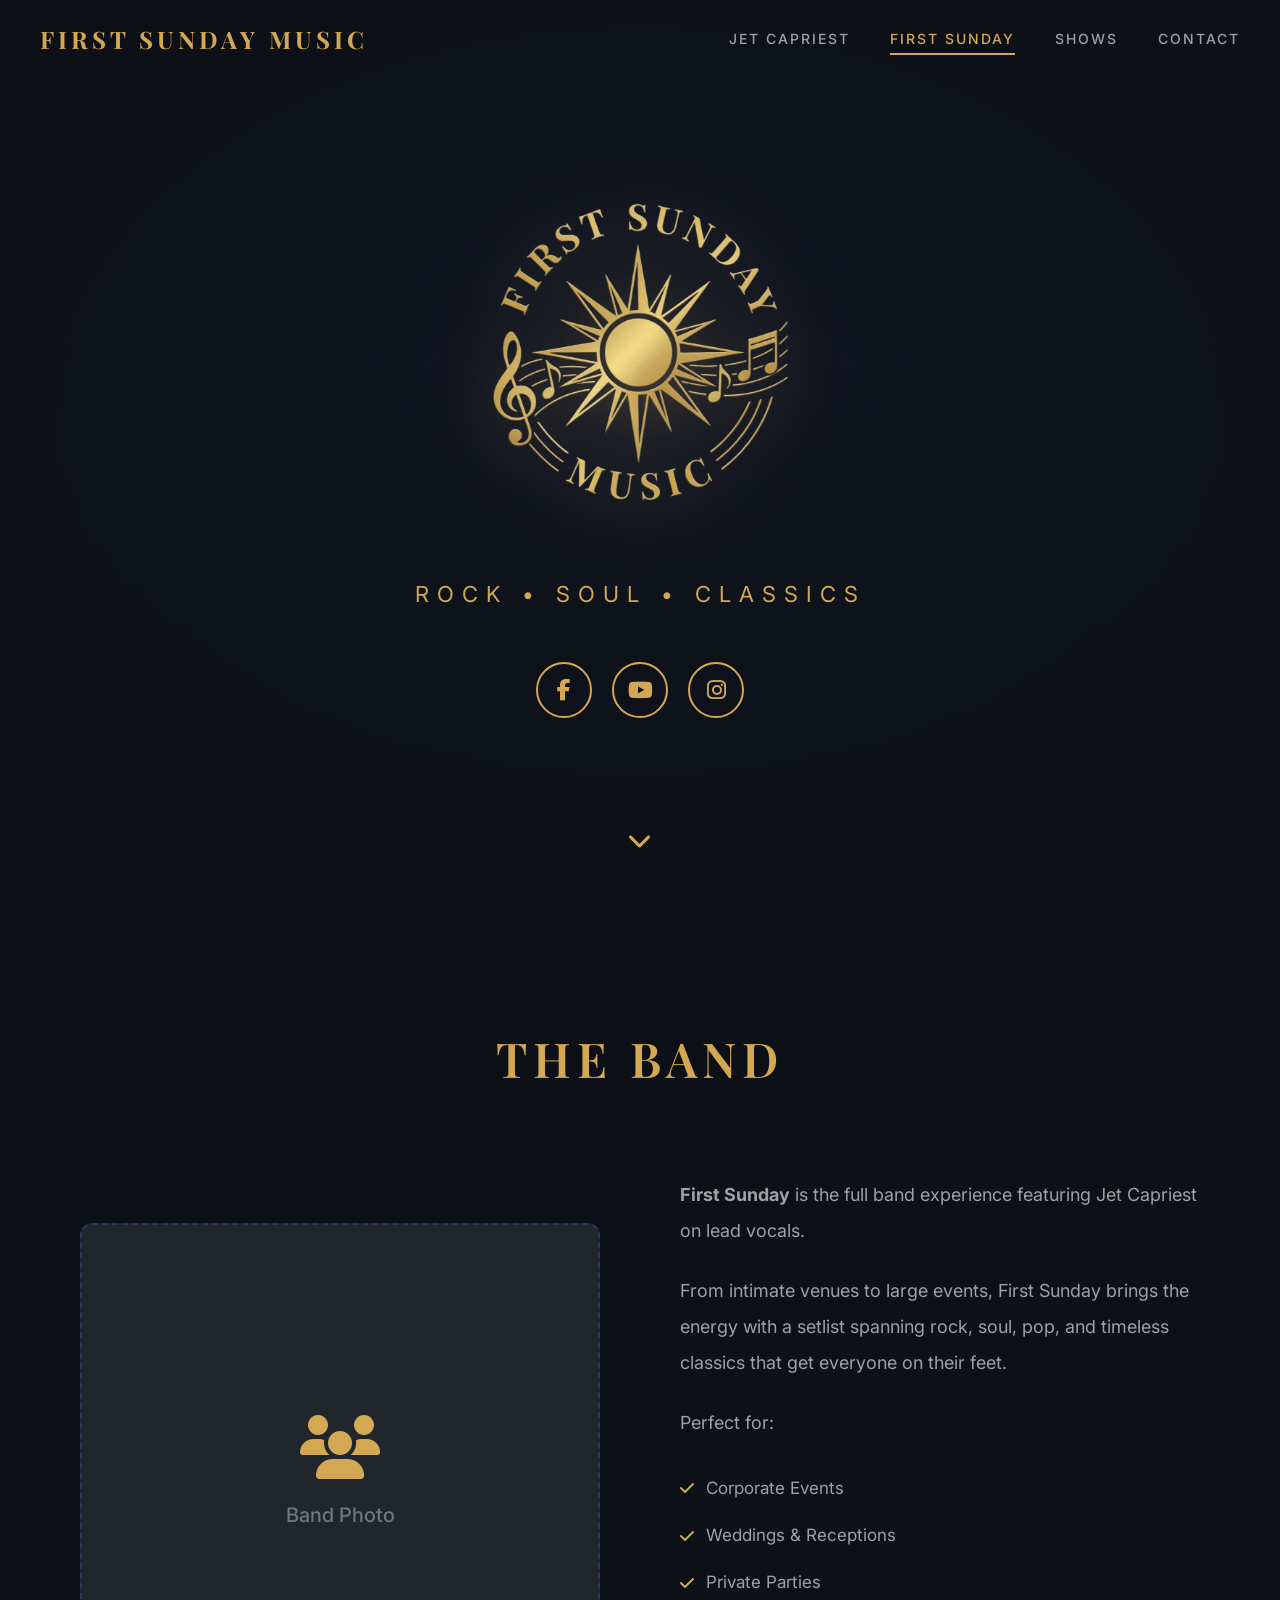
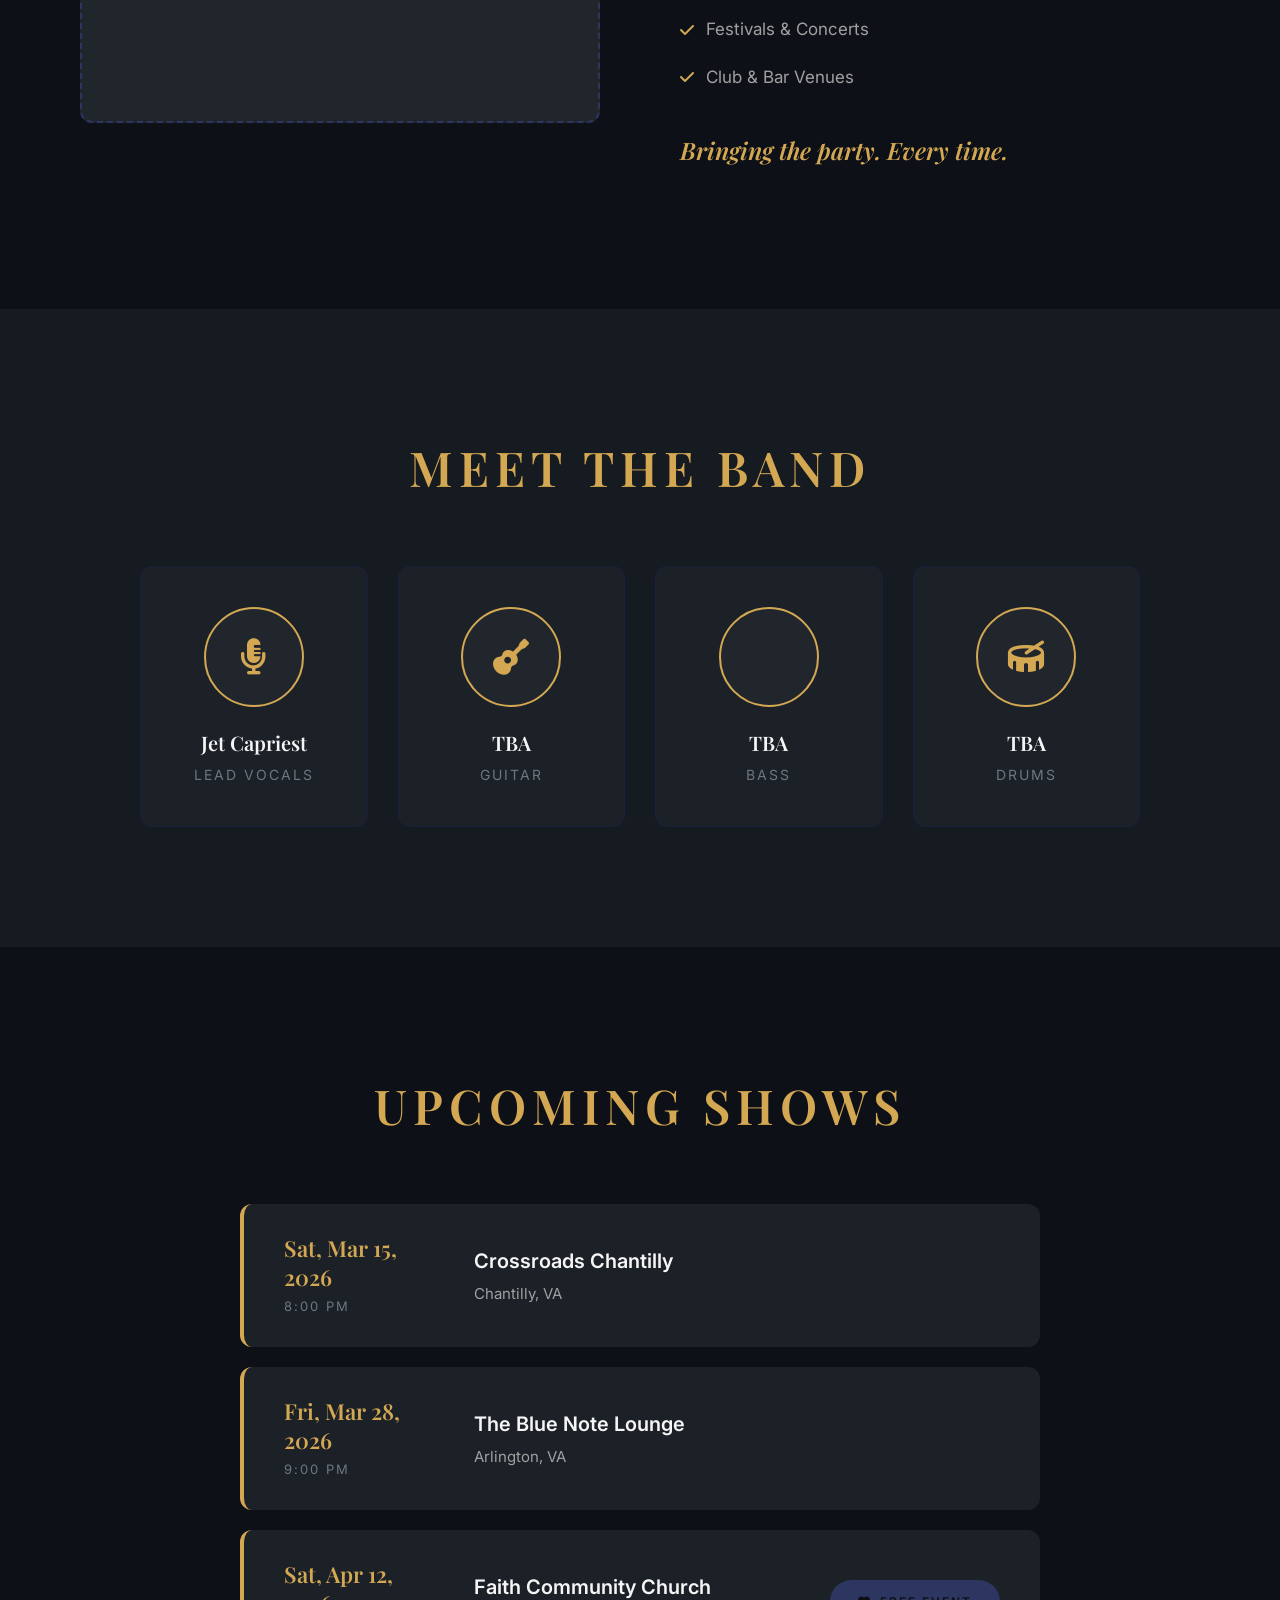
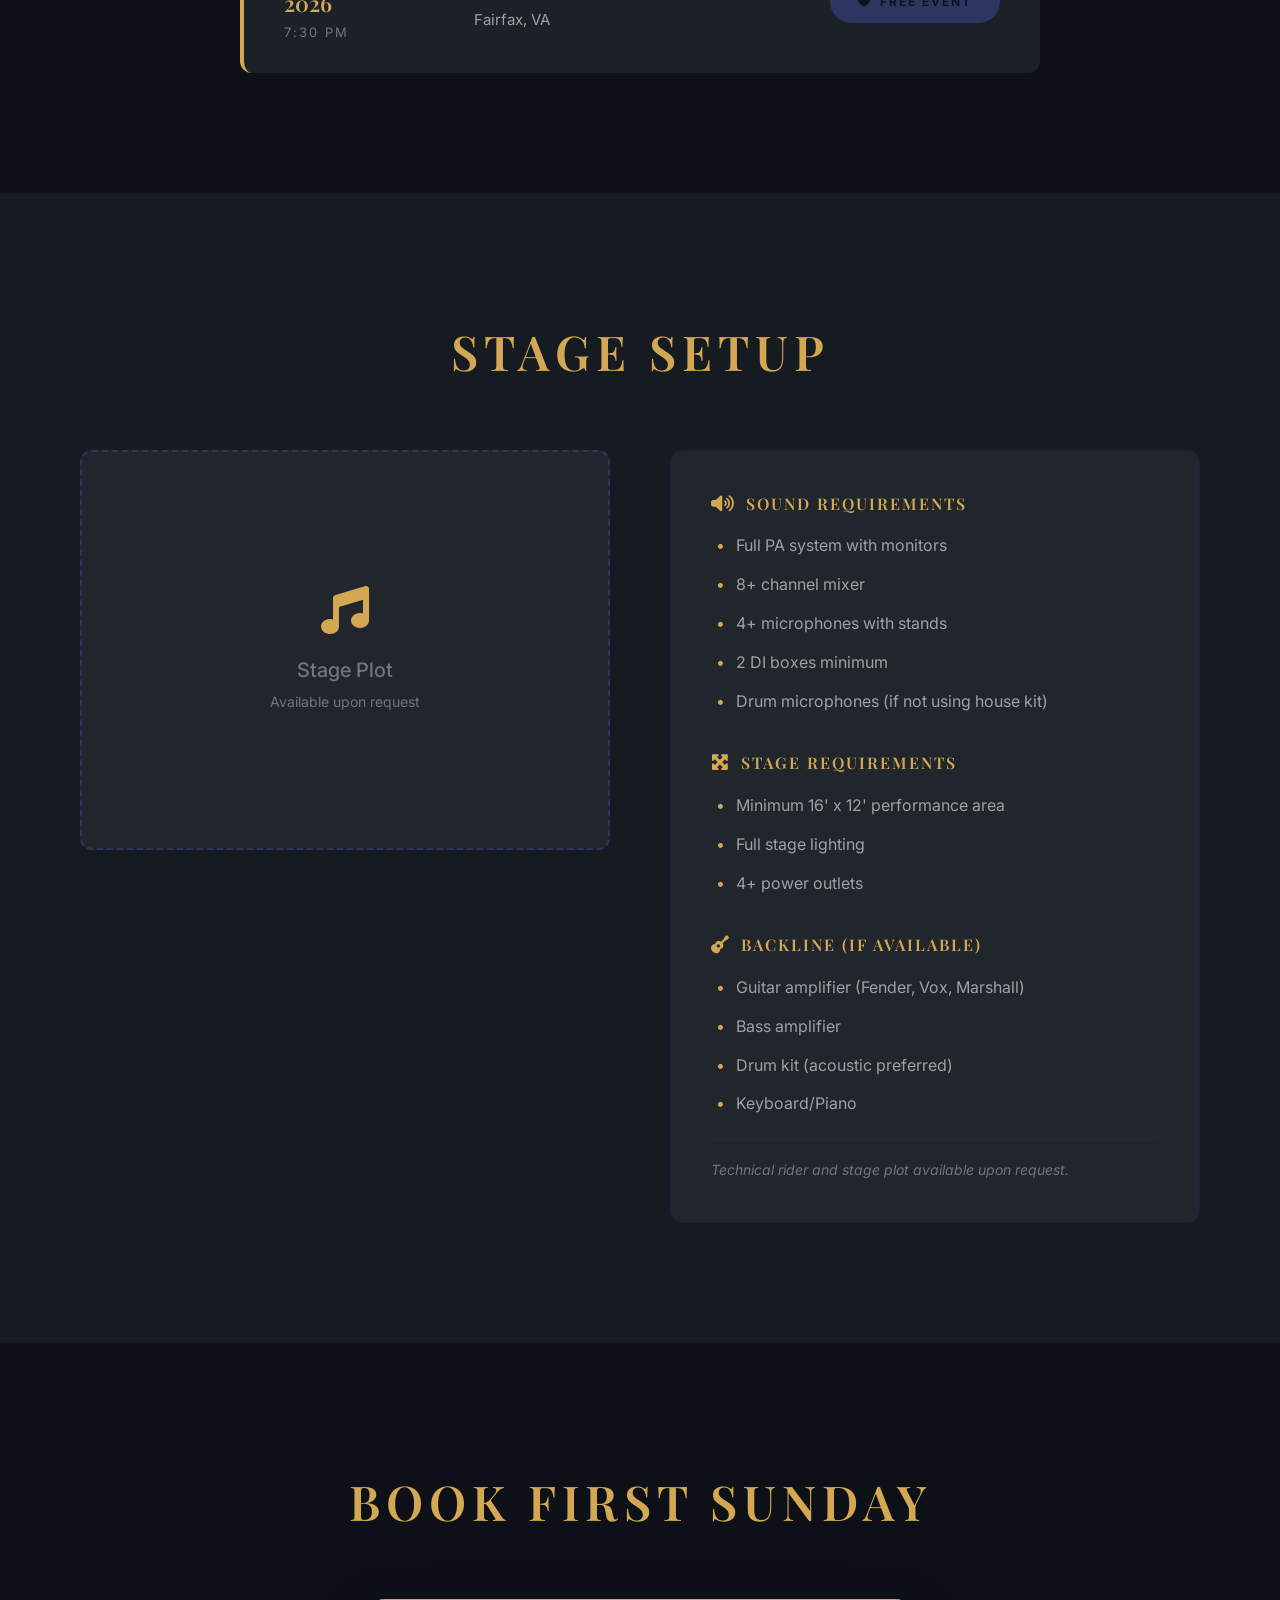
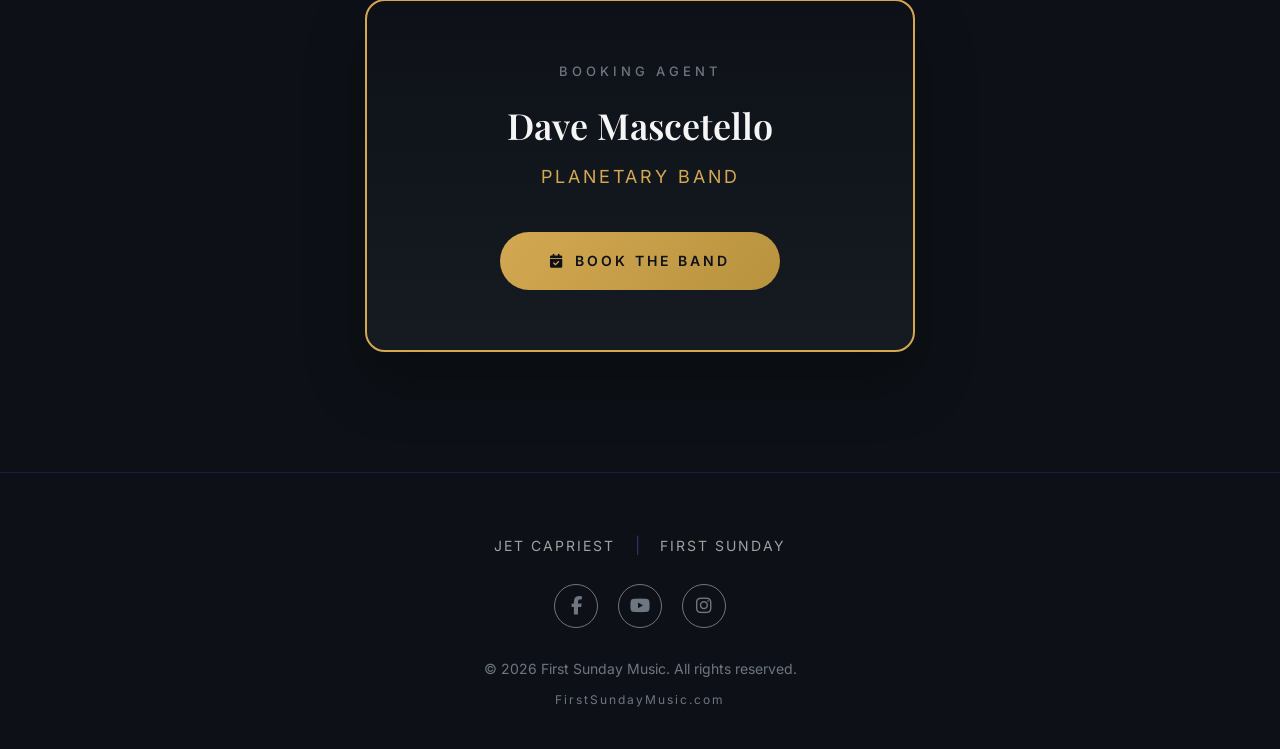
==== first-sunday.html @ ab5e6fc4 "Add First Sunday Music logo to hero section Made-with: Cursor" ====
<!DOCTYPE html>
<html lang="en">
<head>
    <meta charset="UTF-8">
    <meta name="viewport" content="width=device-width, initial-scale=1.0">
    <meta name="description" content="First Sunday - Virginia's premier cover band led by Jet Capriest. Book us for your next event.">
    
    <title>First Sunday | Full Band | FirstSundayMusic.com</title>
    
    <!-- Google Fonts -->
    <link rel="preconnect" href="https://fonts.googleapis.com">
    <link rel="preconnect" href="https://fonts.gstatic.com" crossorigin>
    <link href="https://fonts.googleapis.com/css2?family=Inter:wght@300;400;500;600;700&family=Playfair+Display:wght@400;500;600;700&display=swap" rel="stylesheet">
    
    <!-- Font Awesome -->
    <link rel="stylesheet" href="https://cdnjs.cloudflare.com/ajax/libs/font-awesome/6.5.1/css/all.min.css">
    
    <!-- Styles -->
    <link rel="stylesheet" href="/assets/css/style.css">
    <link rel="stylesheet" href="/assets/css/first-sunday.css">
</head>
<body class="first-sunday-page">
    <!-- Navigation -->
    <nav class="nav" id="nav">
        <a href="/" class="nav-logo">FIRST SUNDAY MUSIC</a>
        <button class="nav-toggle" id="navToggle" aria-label="Toggle navigation">
            <span></span><span></span><span></span>
        </button>
        <div class="nav-links" id="navLinks">
            <a href="/">Jet Capriest</a>
            <a href="/first-sunday" class="active">First Sunday</a>
            <a href="#shows">Shows</a>
            <a href="#contact">Contact</a>
        </div>
    </nav>

    <!-- Hero Section -->
    <section class="hero" id="hero">
        <div class="hero-bg hero-bg-band">
            <div class="hero-overlay"></div>
        </div>
        <div class="hero-content">
            <img src="/assets/images/first-sunday-logo.png" alt="First Sunday Music" class="hero-logo">
            <p class="hero-subtitle">Rock • Soul • Classics</p>
            <div class="hero-socials">
                <a href="https://www.facebook.com/jetcapriest" target="_blank" class="social-btn"><i class="fab fa-facebook-f"></i></a>
                <a href="https://www.youtube.com/@JetCapriest" target="_blank" class="social-btn"><i class="fab fa-youtube"></i></a>
                <a href="https://www.instagram.com/jetcapriest" target="_blank" class="social-btn"><i class="fab fa-instagram"></i></a>
            </div>
        </div>
        <a href="#about" class="scroll-indicator"><i class="fas fa-chevron-down"></i></a>
    </section>

    <!-- About Section -->
    <section class="section" id="about">
        <div class="container">
            <h2 class="section-title">The Band</h2>
            <div class="about-grid">
                <div class="about-image-wrapper">
                    <div class="band-photo-placeholder">
                        <i class="fas fa-users"></i>
                        <p>Band Photo</p>
                    </div>
                </div>
                <div class="about-content">
                    <p class="about-text"><strong>First Sunday</strong> is the full band experience featuring Jet Capriest on lead vocals.</p>
                    <p class="about-text">From intimate venues to large events, First Sunday brings the energy with a setlist spanning rock, soul, pop, and timeless classics that get everyone on their feet.</p>
                    <p class="about-text">Perfect for:</p>
                    <ul class="feature-list">
                        <li><i class="fas fa-check"></i> Corporate Events</li>
                        <li><i class="fas fa-check"></i> Weddings & Receptions</li>
                        <li><i class="fas fa-check"></i> Private Parties</li>
                        <li><i class="fas fa-check"></i> Festivals & Concerts</li>
                        <li><i class="fas fa-check"></i> Club & Bar Venues</li>
                    </ul>
                    <p class="about-tagline">Bringing the party. Every time.</p>
                </div>
            </div>
        </div>
    </section>

    <!-- Band Members Section -->
    <section class="section section-alt" id="members">
        <div class="container">
            <h2 class="section-title">Meet The Band</h2>
            <div class="members-grid">
                <div class="member-card">
                    <div class="member-photo">
                        <i class="fas fa-microphone-alt"></i>
                    </div>
                    <h3 class="member-name">Jet Capriest</h3>
                    <p class="member-role">Lead Vocals</p>
                </div>
                <div class="member-card">
                    <div class="member-photo">
                        <i class="fas fa-guitar"></i>
                    </div>
                    <h3 class="member-name">TBA</h3>
                    <p class="member-role">Guitar</p>
                </div>
                <div class="member-card">
                    <div class="member-photo">
                        <i class="fas fa-bass-guitar"></i>
                    </div>
                    <h3 class="member-name">TBA</h3>
                    <p class="member-role">Bass</p>
                </div>
                <div class="member-card">
                    <div class="member-photo">
                        <i class="fas fa-drum"></i>
                    </div>
                    <h3 class="member-name">TBA</h3>
                    <p class="member-role">Drums</p>
                </div>
            </div>
        </div>
    </section>

    <!-- Shows Section -->
    <section class="section" id="shows">
        <div class="container">
            <h2 class="section-title">Upcoming Shows</h2>
            <div class="events-container">
                <div class="events-list" id="eventsList"></div>
            </div>
        </div>
    </section>

    <!-- Stage Section -->
    <section class="section section-alt" id="stage">
        <div class="container">
            <h2 class="section-title">Stage Setup</h2>
            <div class="stage-grid">
                <div class="stage-placeholder">
                    <i class="fas fa-music"></i>
                    <p>Stage Plot</p>
                    <span>Available upon request</span>
                </div>
                <div class="stage-requirements">
                    <div class="requirements-section">
                        <h3><i class="fas fa-volume-up"></i> Sound Requirements</h3>
                        <ul>
                            <li>Full PA system with monitors</li>
                            <li>8+ channel mixer</li>
                            <li>4+ microphones with stands</li>
                            <li>2 DI boxes minimum</li>
                            <li>Drum microphones (if not using house kit)</li>
                        </ul>
                    </div>
                    <div class="requirements-section">
                        <h3><i class="fas fa-expand-arrows-alt"></i> Stage Requirements</h3>
                        <ul>
                            <li>Minimum 16' x 12' performance area</li>
                            <li>Full stage lighting</li>
                            <li>4+ power outlets</li>
                        </ul>
                    </div>
                    <div class="requirements-section">
                        <h3><i class="fas fa-guitar"></i> Backline (if available)</h3>
                        <ul>
                            <li>Guitar amplifier (Fender, Vox, Marshall)</li>
                            <li>Bass amplifier</li>
                            <li>Drum kit (acoustic preferred)</li>
                            <li>Keyboard/Piano</li>
                        </ul>
                    </div>
                    <p class="requirements-note">Technical rider and stage plot available upon request.</p>
                </div>
            </div>
        </div>
    </section>

    <!-- Contact Section -->
    <section class="section" id="contact">
        <div class="container">
            <h2 class="section-title">Book First Sunday</h2>
            <div class="contact-card">
                <p class="contact-label">Booking Agent</p>
                <h3 class="contact-name">Dave Mascetello</h3>
                <p class="contact-company">Planetary Band</p>
                <a href="https://planetaryband.com" target="_blank" class="btn btn-primary">
                    <i class="fas fa-calendar-check"></i> Book The Band
                </a>
            </div>
        </div>
    </section>

    <!-- Footer -->
    <footer class="footer">
        <div class="container">
            <div class="footer-nav">
                <a href="/">Jet Capriest</a>
                <span>|</span>
                <a href="/first-sunday">First Sunday</a>
            </div>
            <div class="footer-socials">
                <a href="https://www.facebook.com/jetcapriest" target="_blank"><i class="fab fa-facebook-f"></i></a>
                <a href="https://www.youtube.com/@JetCapriest" target="_blank"><i class="fab fa-youtube"></i></a>
                <a href="https://www.instagram.com/jetcapriest" target="_blank"><i class="fab fa-instagram"></i></a>
            </div>
            <p class="footer-copyright">&copy; <span id="currentYear">2026</span> First Sunday Music. All rights reserved.</p>
            <p class="footer-domain">FirstSundayMusic.com</p>
        </div>
    </footer>

    <script src="/assets/js/main.js"></script>
</body>
</html>
---- assets/css/style.css ----
/* Jetcapriest - Complete Styles */

:root {
    --color-primary: #D4A853;
    --color-primary-light: #E8C97A;
    --color-primary-dark: #B8923D;
    --color-secondary: #1A1F3D;
    --color-secondary-light: #2D3561;
    --color-bg-dark: #0D1117;
    --color-bg-medium: #161B22;
    --color-bg-light: #21262D;
    --color-bg-card: #1C2128;
    --color-text-primary: #F5F5F5;
    --color-text-secondary: #A0A0A0;
    --color-text-muted: #6E7681;
    --gradient-gold: linear-gradient(135deg, #D4A853 0%, #B8923D 100%);
    --gradient-hero-overlay: linear-gradient(180deg, rgba(13,17,23,0.4) 0%, rgba(13,17,23,0.6) 40%, rgba(13,17,23,0.85) 70%, rgba(13,17,23,0.95) 100%);
    --font-heading: 'Playfair Display', serif;
    --font-body: 'Inter', sans-serif;
    --section-padding: 120px;
    --container-width: 1200px;
    --transition-normal: 0.3s ease;
    --radius-lg: 12px;
    --radius-full: 50px;
}

*, *::before, *::after { margin: 0; padding: 0; box-sizing: border-box; }
html { scroll-behavior: smooth; scroll-padding-top: 80px; }
body { font-family: var(--font-body); font-size: 16px; line-height: 1.6; color: var(--color-text-primary); background-color: var(--color-bg-dark); overflow-x: hidden; }
a { color: inherit; text-decoration: none; transition: color 0.2s ease; }
ul, ol { list-style: none; }
img { max-width: 100%; height: auto; display: block; }
button { font-family: inherit; cursor: pointer; border: none; background: none; }

.container { width: 100%; max-width: var(--container-width); margin: 0 auto; padding: 0 40px; }
.section { padding: var(--section-padding) 0; }
.section-alt { background-color: var(--color-bg-medium); }
.section-title { font-family: var(--font-heading); font-size: clamp(32px, 5vw, 48px); font-weight: 600; letter-spacing: 6px; text-transform: uppercase; color: var(--color-primary); text-align: center; margin-bottom: 60px; }

/* Navigation */
.nav { position: fixed; top: 0; left: 0; right: 0; z-index: 1000; padding: 20px 40px; display: flex; justify-content: space-between; align-items: center; background: transparent; transition: background var(--transition-normal), padding var(--transition-normal); }
.nav.scrolled { background: rgba(13, 17, 23, 0.95); backdrop-filter: blur(10px); padding: 15px 40px; border-bottom: 1px solid rgba(212, 168, 83, 0.1); }
.nav-logo { font-family: var(--font-heading); font-size: 24px; font-weight: 700; color: var(--color-primary); letter-spacing: 4px; }
.nav-links { display: flex; gap: 40px; }
.nav-links a { font-size: 14px; font-weight: 500; letter-spacing: 2px; text-transform: uppercase; color: var(--color-text-secondary); position: relative; }
.nav-links a::after { content: ''; position: absolute; bottom: -5px; left: 0; width: 0; height: 2px; background: var(--color-primary); transition: width var(--transition-normal); }
.nav-links a:hover { color: var(--color-primary); }
.nav-links a:hover::after { width: 100%; }
.nav-toggle { display: none; flex-direction: column; gap: 5px; padding: 5px; z-index: 1001; }
.nav-toggle span { width: 25px; height: 2px; background: var(--color-primary); transition: var(--transition-normal); }
.nav-toggle.active span:nth-child(1) { transform: rotate(45deg) translate(5px, 5px); }
.nav-toggle.active span:nth-child(2) { opacity: 0; }
.nav-toggle.active span:nth-child(3) { transform: rotate(-45deg) translate(5px, -5px); }

/* Hero */
.hero { position: relative; min-height: 100vh; display: flex; align-items: center; justify-content: center; overflow: hidden; }
.hero-bg { position: absolute; top: 0; left: 0; width: 100%; height: 100%; z-index: 0; background: radial-gradient(ellipse at center top, #2D3561 0%, #0D1117 70%); }
.hero-bg img { width: 100%; height: 100%; object-fit: cover; object-position: center top; }
.hero-overlay { position: absolute; top: 0; left: 0; width: 100%; height: 100%; background: var(--gradient-hero-overlay); z-index: 1; }
.hero-content { position: relative; z-index: 2; text-align: center; padding: 0 20px; animation: fadeInUp 1s ease-out; }
.hero-title { font-family: var(--font-heading); font-size: clamp(48px, 10vw, 100px); font-weight: 700; letter-spacing: clamp(8px, 2vw, 16px); color: var(--color-text-primary); text-shadow: 2px 4px 20px rgba(0, 0, 0, 0.5); margin-bottom: 20px; }
.hero-subtitle { font-size: clamp(16px, 2.5vw, 22px); font-weight: 400; letter-spacing: 8px; text-transform: uppercase; color: var(--color-primary); margin-bottom: 50px; }
.hero-socials { display: flex; justify-content: center; gap: 20px; }
.social-btn { width: 56px; height: 56px; border: 2px solid var(--color-primary); border-radius: 50%; display: flex; align-items: center; justify-content: center; color: var(--color-primary); font-size: 22px; transition: all var(--transition-normal); }
.social-btn:hover { background: var(--color-primary); color: var(--color-bg-dark); transform: scale(1.1); box-shadow: 0 0 30px rgba(212, 168, 83, 0.4); }
.scroll-indicator { position: absolute; bottom: 40px; left: 50%; transform: translateX(-50%); color: var(--color-primary); font-size: 24px; animation: bounce 2s infinite; z-index: 2; }
@keyframes bounce { 0%, 20%, 50%, 80%, 100% { transform: translateX(-50%) translateY(0); } 40% { transform: translateX(-50%) translateY(-15px); } 60% { transform: translateX(-50%) translateY(-8px); } }
@keyframes fadeInUp { from { opacity: 0; transform: translateY(30px); } to { opacity: 1; transform: translateY(0); } }

/* About */
.about-grid { display: grid; grid-template-columns: 1fr 1fr; gap: 80px; align-items: center; }
.about-image-wrapper { position: relative; }
.about-image { width: 100%; height: 500px; object-fit: cover; border-radius: var(--radius-lg); border: 2px solid var(--color-primary); box-shadow: 0 25px 50px rgba(0, 0, 0, 0.4); }
.about-content { padding: 20px 0; }
.about-text { font-size: 18px; line-height: 2; color: var(--color-text-secondary); margin-bottom: 24px; }
.about-tagline { font-family: var(--font-heading); font-size: 24px; font-weight: 600; color: var(--color-primary); font-style: italic; margin-top: 30px; }

/* Events */
.events-container { max-width: 800px; margin: 0 auto; }
.events-list { display: flex; flex-direction: column; gap: 20px; }
.event-card { background: var(--color-bg-card); border-radius: var(--radius-lg); padding: 30px 40px; border-left: 4px solid var(--color-primary); display: grid; grid-template-columns: 160px 1fr auto; gap: 30px; align-items: center; transition: transform var(--transition-normal), box-shadow var(--transition-normal); opacity: 0; animation: slideIn 0.5s ease forwards; }
.event-card:hover { transform: translateX(10px); box-shadow: 0 10px 40px rgba(212, 168, 83, 0.1); }
.event-card:nth-child(1) { animation-delay: 0.1s; }
.event-card:nth-child(2) { animation-delay: 0.2s; }
.event-card:nth-child(3) { animation-delay: 0.3s; }
@keyframes slideIn { to { opacity: 1; transform: translateX(0); } }
.event-date { font-family: var(--font-heading); font-size: 22px; font-weight: 600; color: var(--color-primary); line-height: 1.3; }
.event-time { font-size: 13px; color: var(--color-text-muted); text-transform: uppercase; letter-spacing: 2px; margin-top: 5px; }
.event-venue { font-size: 20px; font-weight: 600; color: var(--color-text-primary); margin-bottom: 5px; }
.event-location { font-size: 15px; color: var(--color-text-secondary); }
.btn-ticket { background: var(--color-primary); color: var(--color-bg-dark); padding: 12px 28px; border-radius: var(--radius-full); font-size: 12px; font-weight: 600; letter-spacing: 2px; text-transform: uppercase; transition: all var(--transition-normal); display: inline-flex; align-items: center; gap: 8px; }
.btn-ticket:hover { background: var(--color-primary-light); transform: scale(1.05); box-shadow: 0 5px 20px rgba(212, 168, 83, 0.3); }

/* Stage */
.stage-grid { display: grid; grid-template-columns: 1fr 1fr; gap: 60px; align-items: start; }
.stage-placeholder { width: 100%; height: 400px; background: var(--color-bg-light); border-radius: var(--radius-lg); border: 2px dashed var(--color-secondary-light); display: flex; flex-direction: column; align-items: center; justify-content: center; color: var(--color-text-muted); }
.stage-placeholder i { font-size: 48px; color: var(--color-primary); margin-bottom: 20px; }
.stage-placeholder p { font-size: 20px; font-weight: 500; margin-bottom: 5px; }
.stage-placeholder span { font-size: 14px; }
.stage-requirements { background: var(--color-bg-light); border-radius: var(--radius-lg); padding: 40px; border: 1px solid var(--color-secondary); }
.requirements-section { margin-bottom: 35px; }
.requirements-section:last-of-type { margin-bottom: 25px; }
.requirements-section h3 { font-family: var(--font-heading); font-size: 16px; font-weight: 600; color: var(--color-primary); letter-spacing: 2px; text-transform: uppercase; margin-bottom: 15px; display: flex; align-items: center; gap: 10px; }
.requirements-section h3 i { font-size: 18px; }
.requirements-section ul { padding-left: 5px; }
.requirements-section li { position: relative; padding-left: 20px; margin-bottom: 10px; color: var(--color-text-secondary); line-height: 1.8; }
.requirements-section li::before { content: '•'; position: absolute; left: 0; color: var(--color-primary); }
.requirements-note { font-size: 14px; color: var(--color-text-muted); font-style: italic; padding-top: 15px; border-top: 1px solid var(--color-secondary); }

/* Contact */
.contact-card { max-width: 550px; margin: 0 auto; background: linear-gradient(180deg, var(--color-bg-dark) 0%, var(--color-bg-medium) 100%); border: 2px solid var(--color-primary); border-radius: 20px; padding: 60px 50px; text-align: center; box-shadow: 0 30px 60px rgba(0, 0, 0, 0.3); }
.contact-label { font-size: 13px; font-weight: 500; letter-spacing: 4px; text-transform: uppercase; color: var(--color-text-muted); margin-bottom: 15px; }
.contact-name { font-family: var(--font-heading); font-size: 36px; font-weight: 600; color: var(--color-text-primary); margin-bottom: 8px; }
.contact-company { font-size: 18px; color: var(--color-primary); letter-spacing: 3px; text-transform: uppercase; margin-bottom: 40px; }
.btn { display: inline-flex; align-items: center; justify-content: center; gap: 10px; padding: 18px 50px; border-radius: var(--radius-full); font-size: 14px; font-weight: 600; letter-spacing: 3px; text-transform: uppercase; transition: all var(--transition-normal); }
.btn-primary { background: var(--gradient-gold); color: var(--color-bg-dark); }
.btn-primary:hover { transform: translateY(-3px); box-shadow: 0 15px 40px rgba(212, 168, 83, 0.4); }

/* Footer */
.footer { padding: 60px 0 40px; text-align: center; border-top: 1px solid var(--color-secondary); }
.footer-nav { display: flex; justify-content: center; align-items: center; gap: 20px; margin-bottom: 25px; }
.footer-nav a { font-size: 14px; letter-spacing: 2px; text-transform: uppercase; color: var(--color-text-secondary); transition: color var(--transition-normal); }
.footer-nav a:hover { color: var(--color-primary); }
.footer-nav span { color: var(--color-secondary-light); }
.footer-socials { display: flex; justify-content: center; gap: 20px; margin-bottom: 30px; }
.footer-socials a { width: 44px; height: 44px; border: 1px solid var(--color-text-muted); border-radius: 50%; display: flex; align-items: center; justify-content: center; color: var(--color-text-muted); font-size: 18px; transition: all var(--transition-normal); }
.footer-socials a:hover { border-color: var(--color-primary); color: var(--color-primary); transform: translateY(-3px); }
.footer-copyright { color: var(--color-text-muted); font-size: 14px; }
.nav-links a.active { color: var(--color-primary); }
.nav-links a.active::after { width: 100%; }

/* Responsive */
@media (max-width: 1024px) {
    :root { --section-padding: 100px; }
    .container { padding: 0 30px; }
    .about-grid, .stage-grid { grid-template-columns: 1fr; gap: 50px; }
    .about-image { height: 400px; }
}
@media (max-width: 768px) {
    :root { --section-padding: 80px; }
    .container { padding: 0 20px; }
    .nav { padding: 15px 20px; }
    .nav.scrolled { padding: 12px 20px; }
    .nav-toggle { display: flex; }
    .nav-links { position: fixed; top: 0; right: -100%; width: 70%; max-width: 300px; height: 100vh; background: var(--color-bg-dark); flex-direction: column; justify-content: center; align-items: center; gap: 30px; transition: right var(--transition-normal); border-left: 1px solid var(--color-secondary); }
    .nav-links.active { right: 0; }
    .nav-links a { font-size: 18px; }
    .hero-socials { gap: 15px; }
    .social-btn { width: 50px; height: 50px; font-size: 20px; }
    .section-title { margin-bottom: 40px; letter-spacing: 4px; }
    .event-card { grid-template-columns: 1fr; text-align: center; padding: 25px; gap: 15px; }
    .contact-card { padding: 40px 25px; }
    .contact-name { font-size: 28px; }
    .btn { padding: 15px 35px; font-size: 13px; }
}
@media (max-width: 480px) {
    :root { --section-padding: 60px; }
    .hero-title { letter-spacing: 4px; }
    .hero-subtitle { letter-spacing: 4px; }
    .about-image { height: 300px; }
    .stage-placeholder { height: 250px; }
    .stage-requirements { padding: 25px; }
    .requirements-section h3 { font-size: 14px; }
    .requirements-section li { font-size: 14px; }
}
---- assets/css/first-sunday.css ----
/* First Sunday Band Page - Additional Styles */

/* Hero Background for Band */
.first-sunday-page .hero-bg-band {
    background: radial-gradient(ellipse at center, #1A1F3D 0%, #0D1117 70%);
}

/* Hero Logo */
.hero-logo {
    max-width: 400px;
    width: 80%;
    height: auto;
    margin: 0 auto 30px;
    filter: drop-shadow(0 10px 30px rgba(212, 168, 83, 0.3));
    animation: fadeInUp 1s ease-out;
}

@media (max-width: 768px) {
    .hero-logo {
        max-width: 280px;
    }
}

.hero-label {
    font-size: 14px;
    font-weight: 500;
    letter-spacing: 6px;
    text-transform: uppercase;
    color: var(--color-text-secondary);
    margin-bottom: 20px;
}

/* Active nav link */
.nav-links a.active {
    color: var(--color-primary);
}

.nav-links a.active::after {
    width: 100%;
}

/* Feature List */
.feature-list {
    list-style: none;
    padding: 0;
    margin: 20px 0;
}

.feature-list li {
    display: flex;
    align-items: center;
    gap: 12px;
    padding: 10px 0;
    color: var(--color-text-secondary);
    font-size: 17px;
}

.feature-list li i {
    color: var(--color-primary);
    font-size: 16px;
}

/* Band Photo Placeholder */
.band-photo-placeholder {
    width: 100%;
    height: 500px;
    background: var(--color-bg-light);
    border-radius: var(--radius-lg);
    border: 2px dashed var(--color-secondary-light);
    display: flex;
    flex-direction: column;
    align-items: center;
    justify-content: center;
    color: var(--color-text-muted);
}

.band-photo-placeholder i {
    font-size: 64px;
    color: var(--color-primary);
    margin-bottom: 20px;
}

.band-photo-placeholder p {
    font-size: 20px;
    font-weight: 500;
}

/* Band Members Grid */
.members-grid {
    display: grid;
    grid-template-columns: repeat(4, 1fr);
    gap: 30px;
    max-width: 1000px;
    margin: 0 auto;
}

.member-card {
    background: var(--color-bg-card);
    border-radius: var(--radius-lg);
    padding: 40px 20px;
    text-align: center;
    border: 1px solid var(--color-secondary);
    transition: transform var(--transition-normal), border-color var(--transition-normal);
}

.member-card:hover {
    transform: translateY(-5px);
    border-color: var(--color-primary);
}

.member-photo {
    width: 100px;
    height: 100px;
    background: var(--color-bg-light);
    border-radius: 50%;
    margin: 0 auto 20px;
    display: flex;
    align-items: center;
    justify-content: center;
    border: 2px solid var(--color-primary);
}

.member-photo i {
    font-size: 36px;
    color: var(--color-primary);
}

.member-name {
    font-family: var(--font-heading);
    font-size: 20px;
    font-weight: 600;
    color: var(--color-text-primary);
    margin-bottom: 5px;
}

.member-role {
    font-size: 14px;
    color: var(--color-text-muted);
    text-transform: uppercase;
    letter-spacing: 2px;
}

/* Footer Navigation */
.footer-nav {
    display: flex;
    justify-content: center;
    align-items: center;
    gap: 20px;
    margin-bottom: 25px;
}

.footer-nav a {
    font-size: 14px;
    letter-spacing: 2px;
    text-transform: uppercase;
    color: var(--color-text-secondary);
    transition: color var(--transition-normal);
}

.footer-nav a:hover {
    color: var(--color-primary);
}

.footer-nav span {
    color: var(--color-secondary-light);
}

.footer-domain {
    font-size: 12px;
    color: var(--color-text-muted);
    margin-top: 10px;
    letter-spacing: 2px;
}

/* Responsive */
@media (max-width: 1024px) {
    .members-grid {
        grid-template-columns: repeat(2, 1fr);
    }
}

@media (max-width: 768px) {
    .members-grid {
        grid-template-columns: repeat(2, 1fr);
        gap: 20px;
    }
    
    .member-card {
        padding: 30px 15px;
    }
    
    .member-photo {
        width: 80px;
        height: 80px;
    }
    
    .member-photo i {
        font-size: 28px;
    }
    
    .band-photo-placeholder {
        height: 350px;
    }
}

@media (max-width: 480px) {
    .members-grid {
        grid-template-columns: 1fr 1fr;
        gap: 15px;
    }
    
    .member-name {
        font-size: 16px;
    }
    
    .member-role {
        font-size: 12px;
    }
}
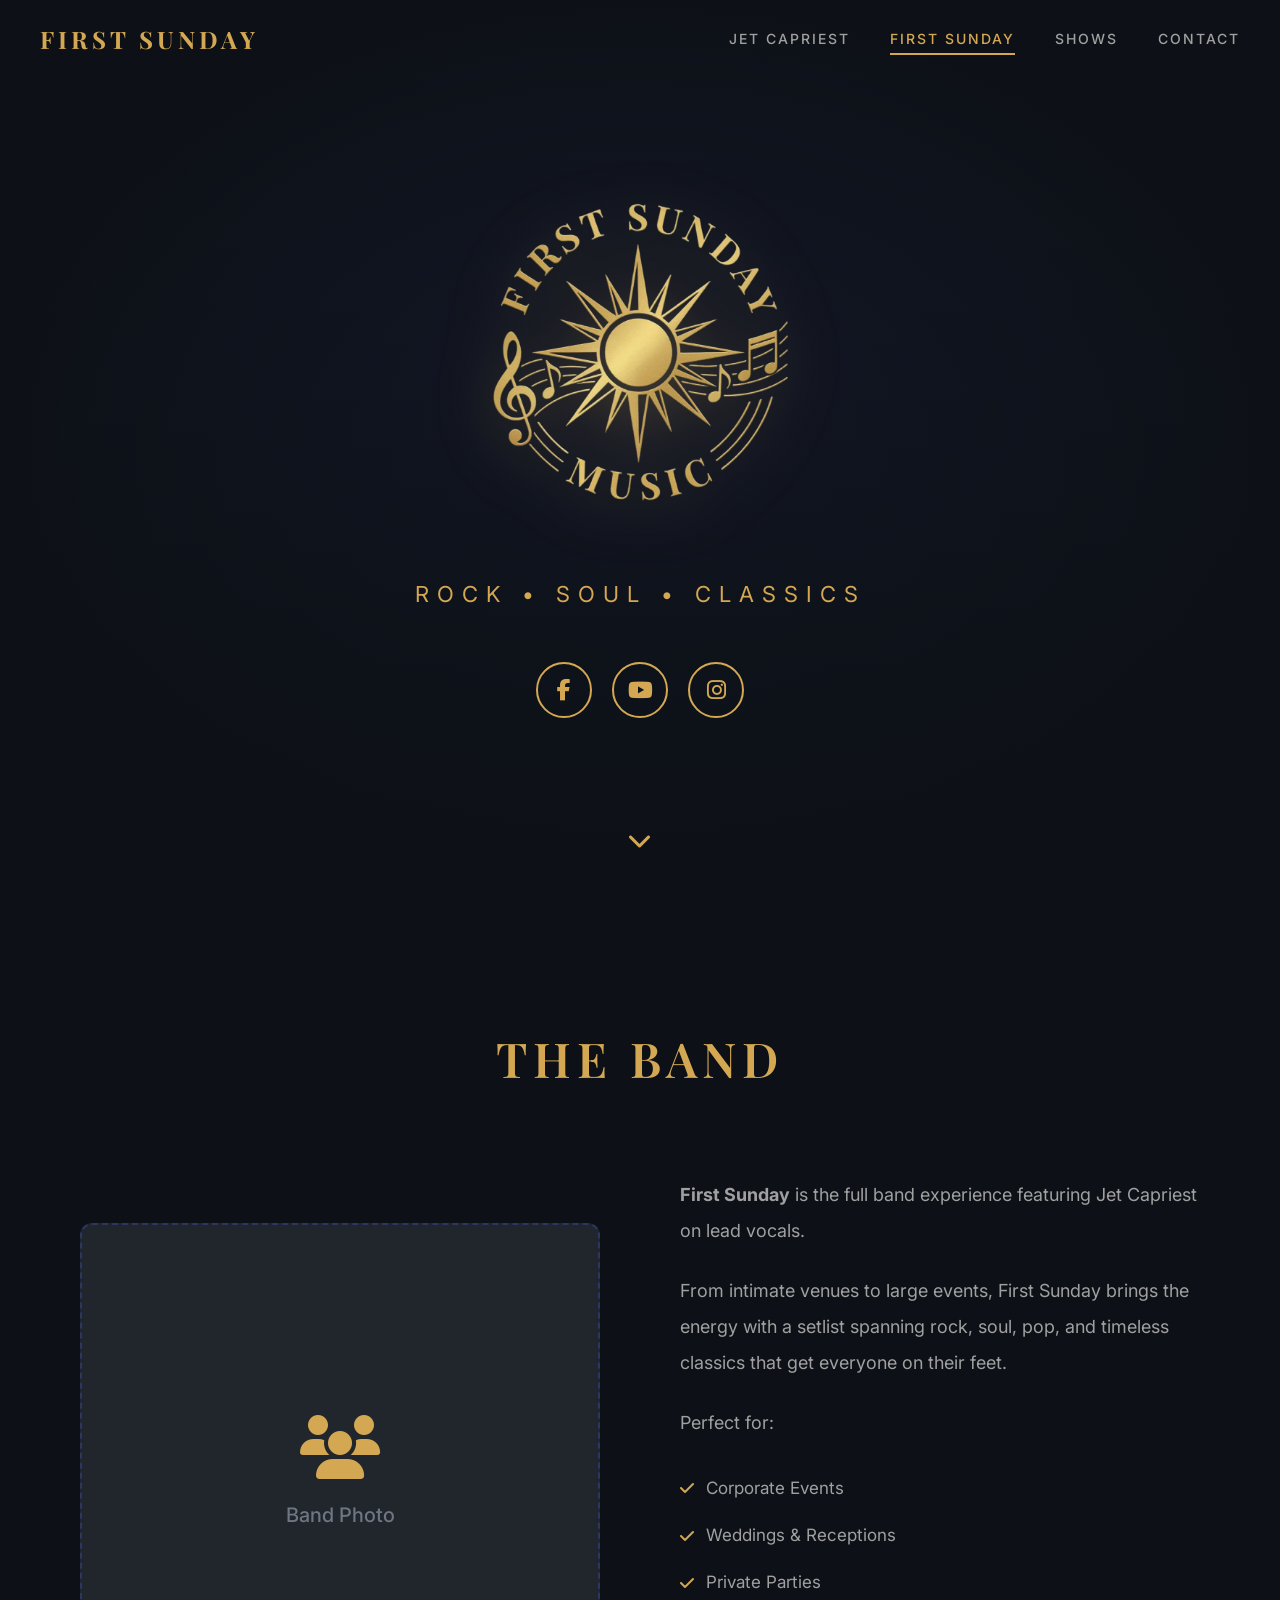
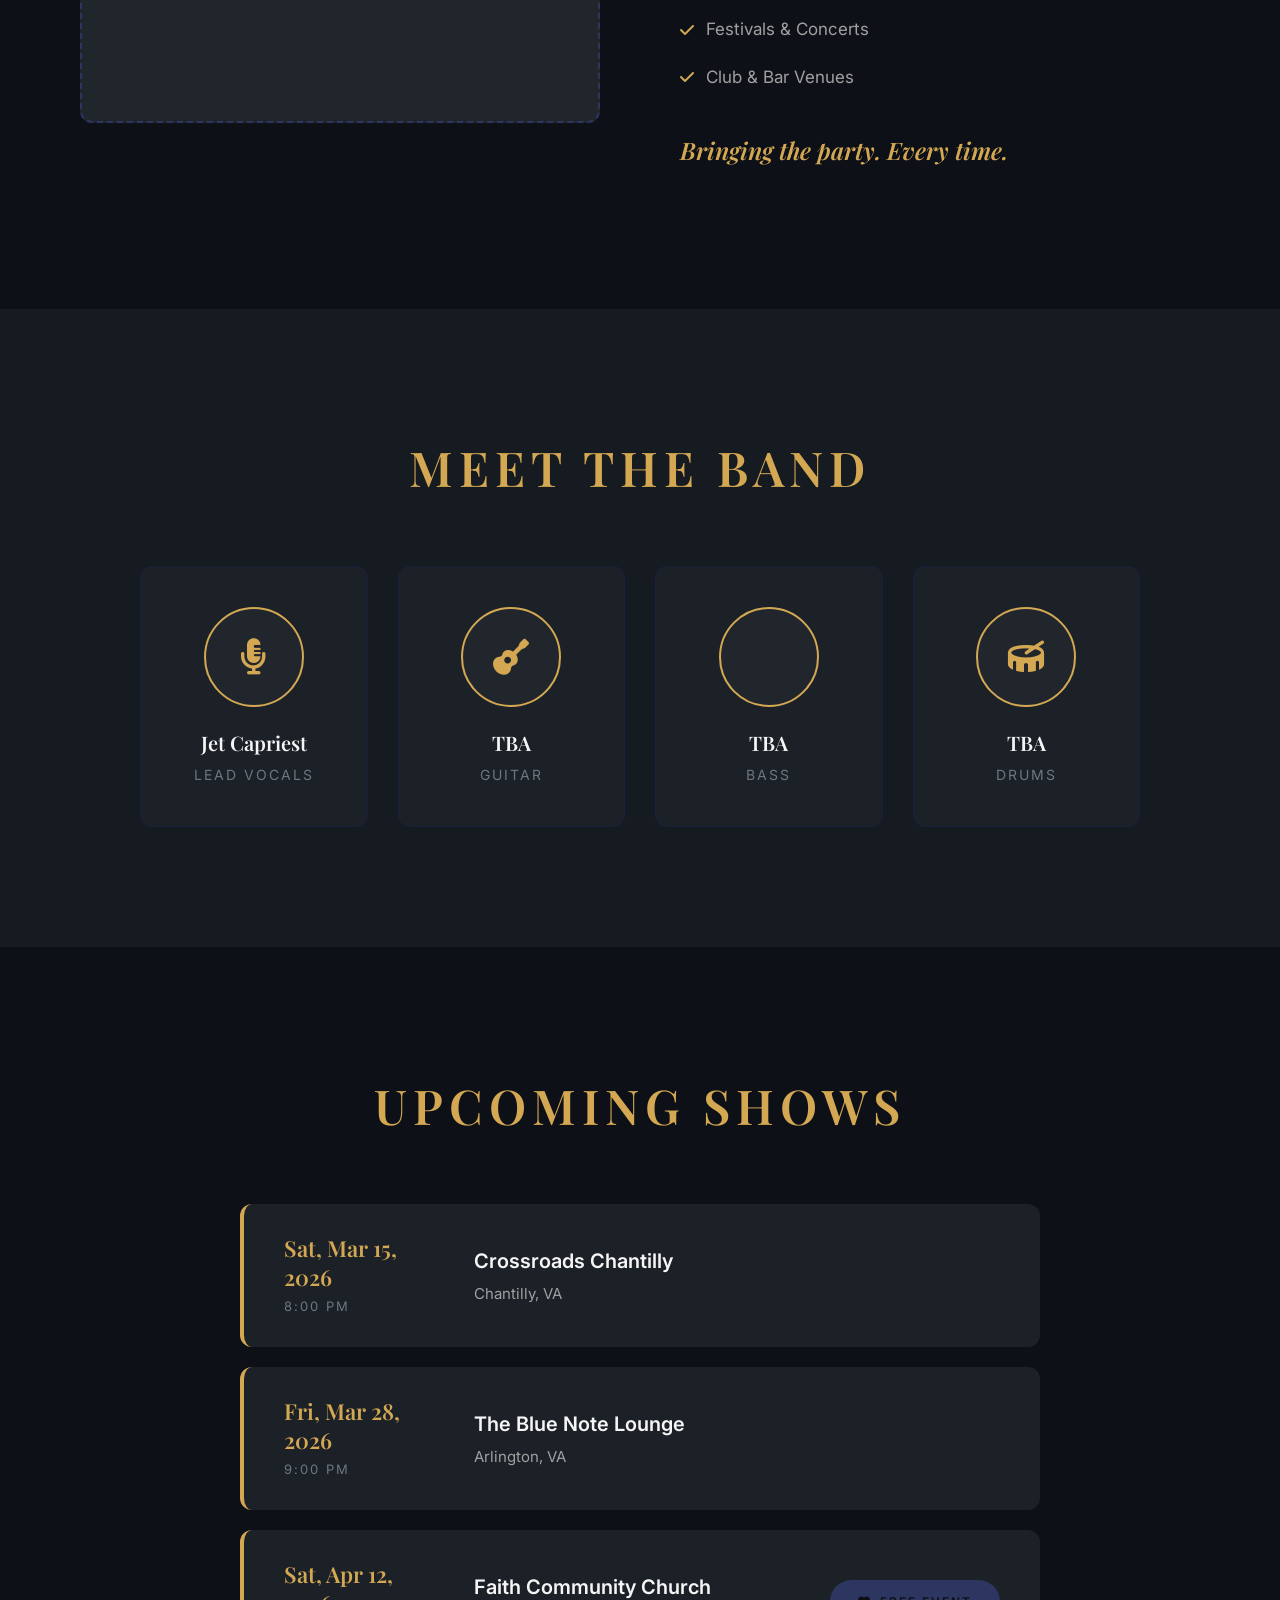
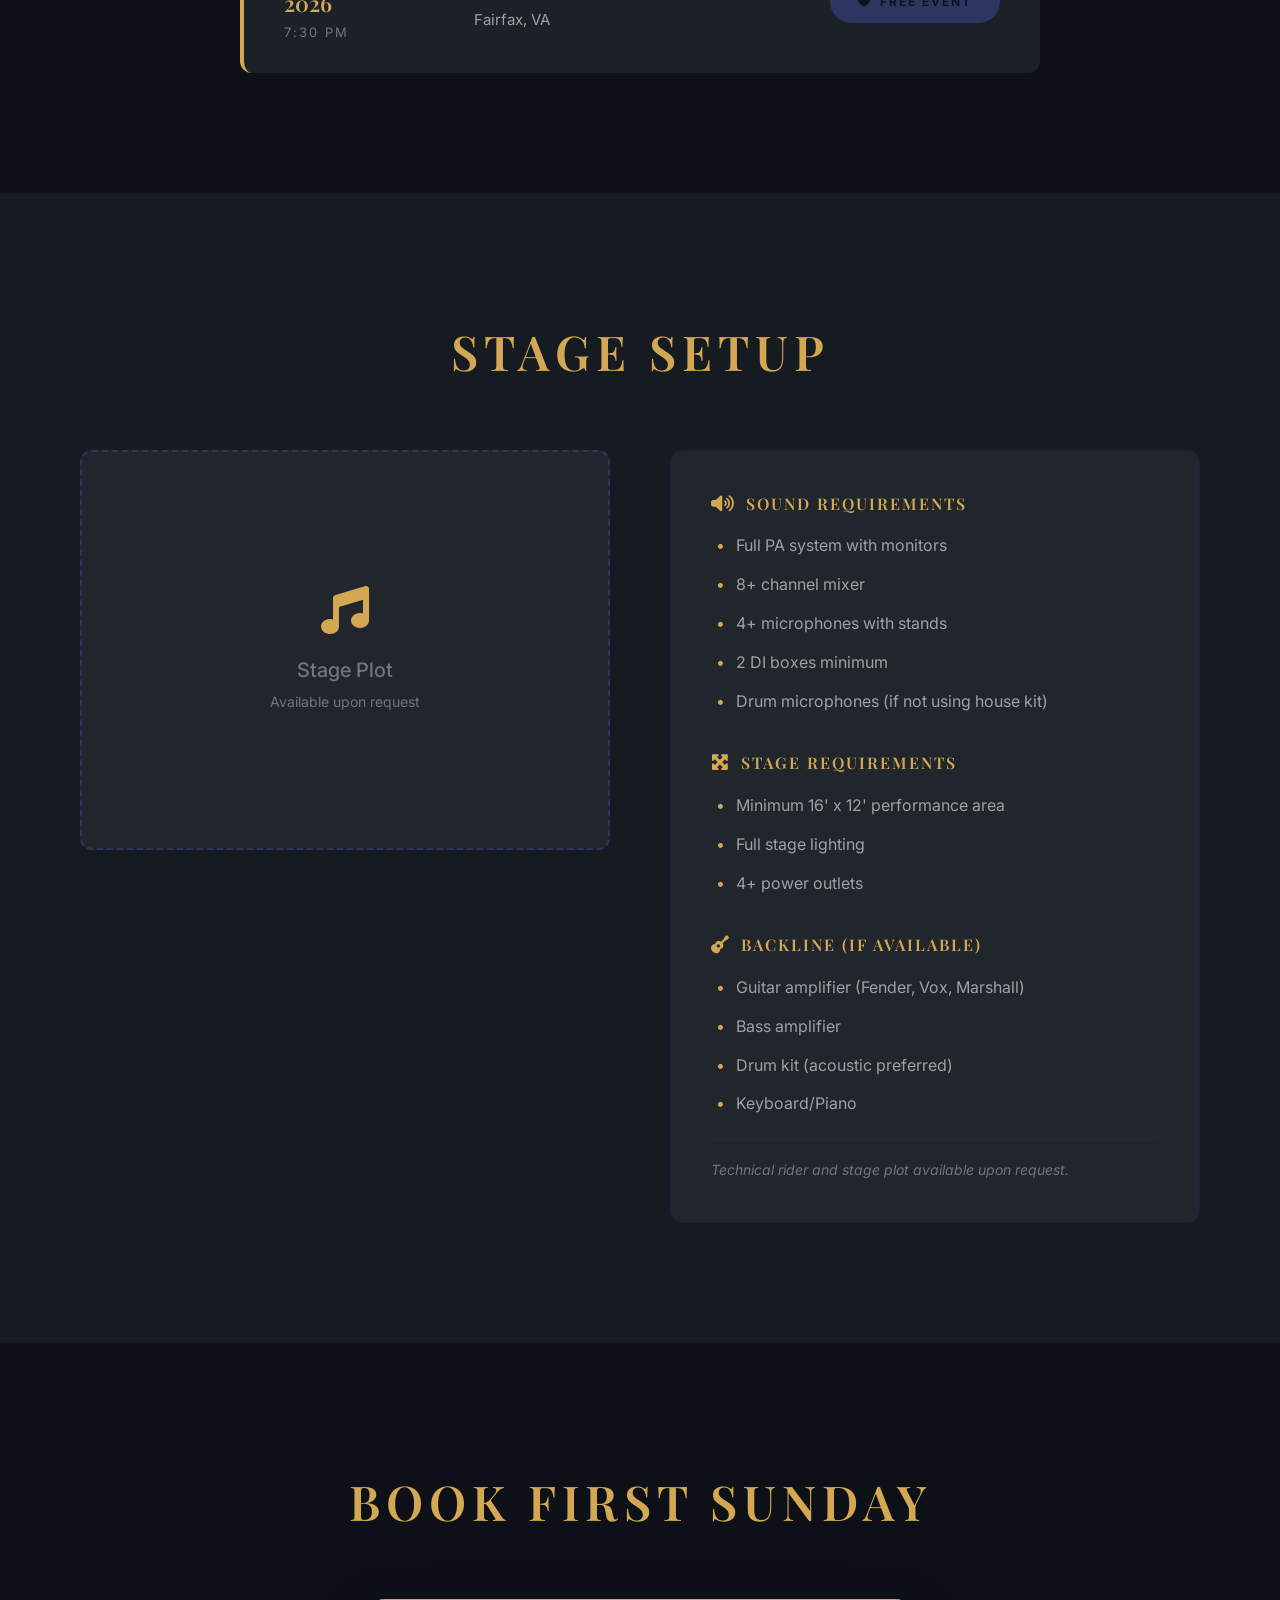
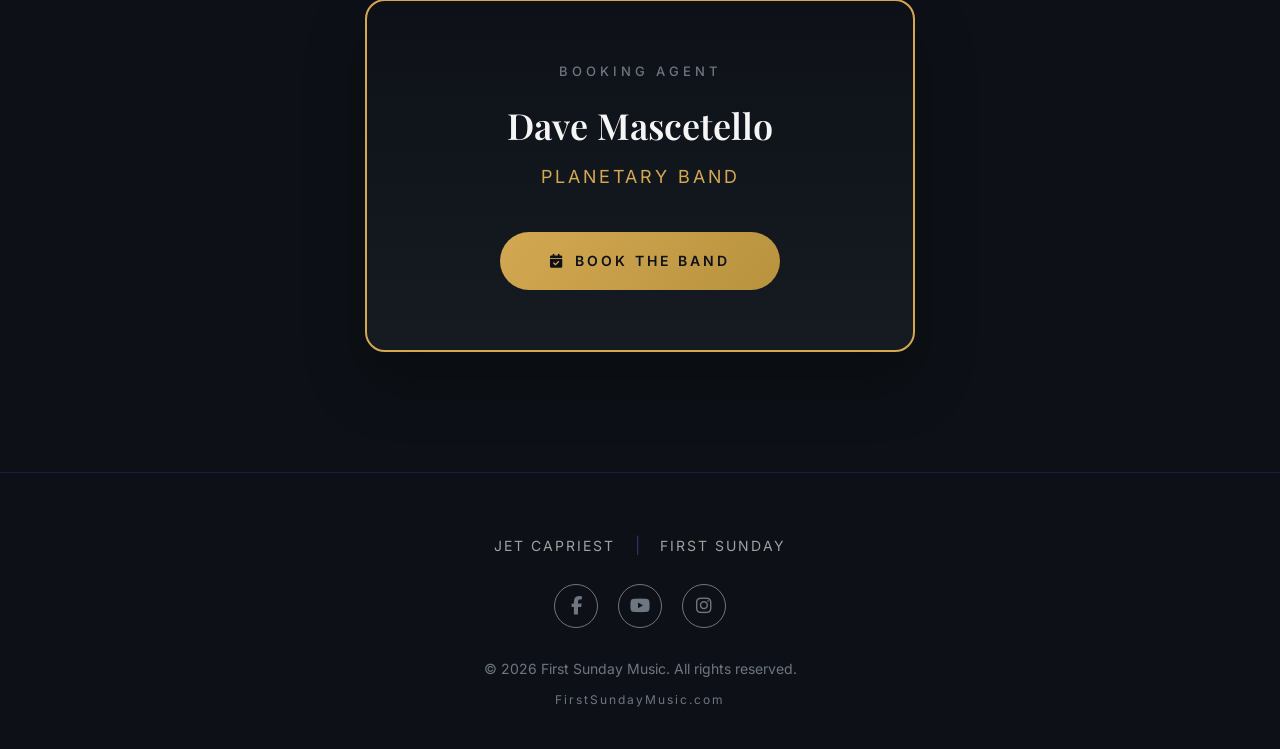
==== commit 2b3f7ea1: "Update nav logo to First Sunday Made-with: Cursor" ====
--- a/first-sunday.html
+++ b/first-sunday.html
@@ -22,7 +22,7 @@
 <body class="first-sunday-page">
     <!-- Navigation -->
     <nav class="nav" id="nav">
-        <a href="/" class="nav-logo">FIRST SUNDAY MUSIC</a>
+        <a href="/" class="nav-logo">FIRST SUNDAY</a>
         <button class="nav-toggle" id="navToggle" aria-label="Toggle navigation">
             <span></span><span></span><span></span>
         </button>
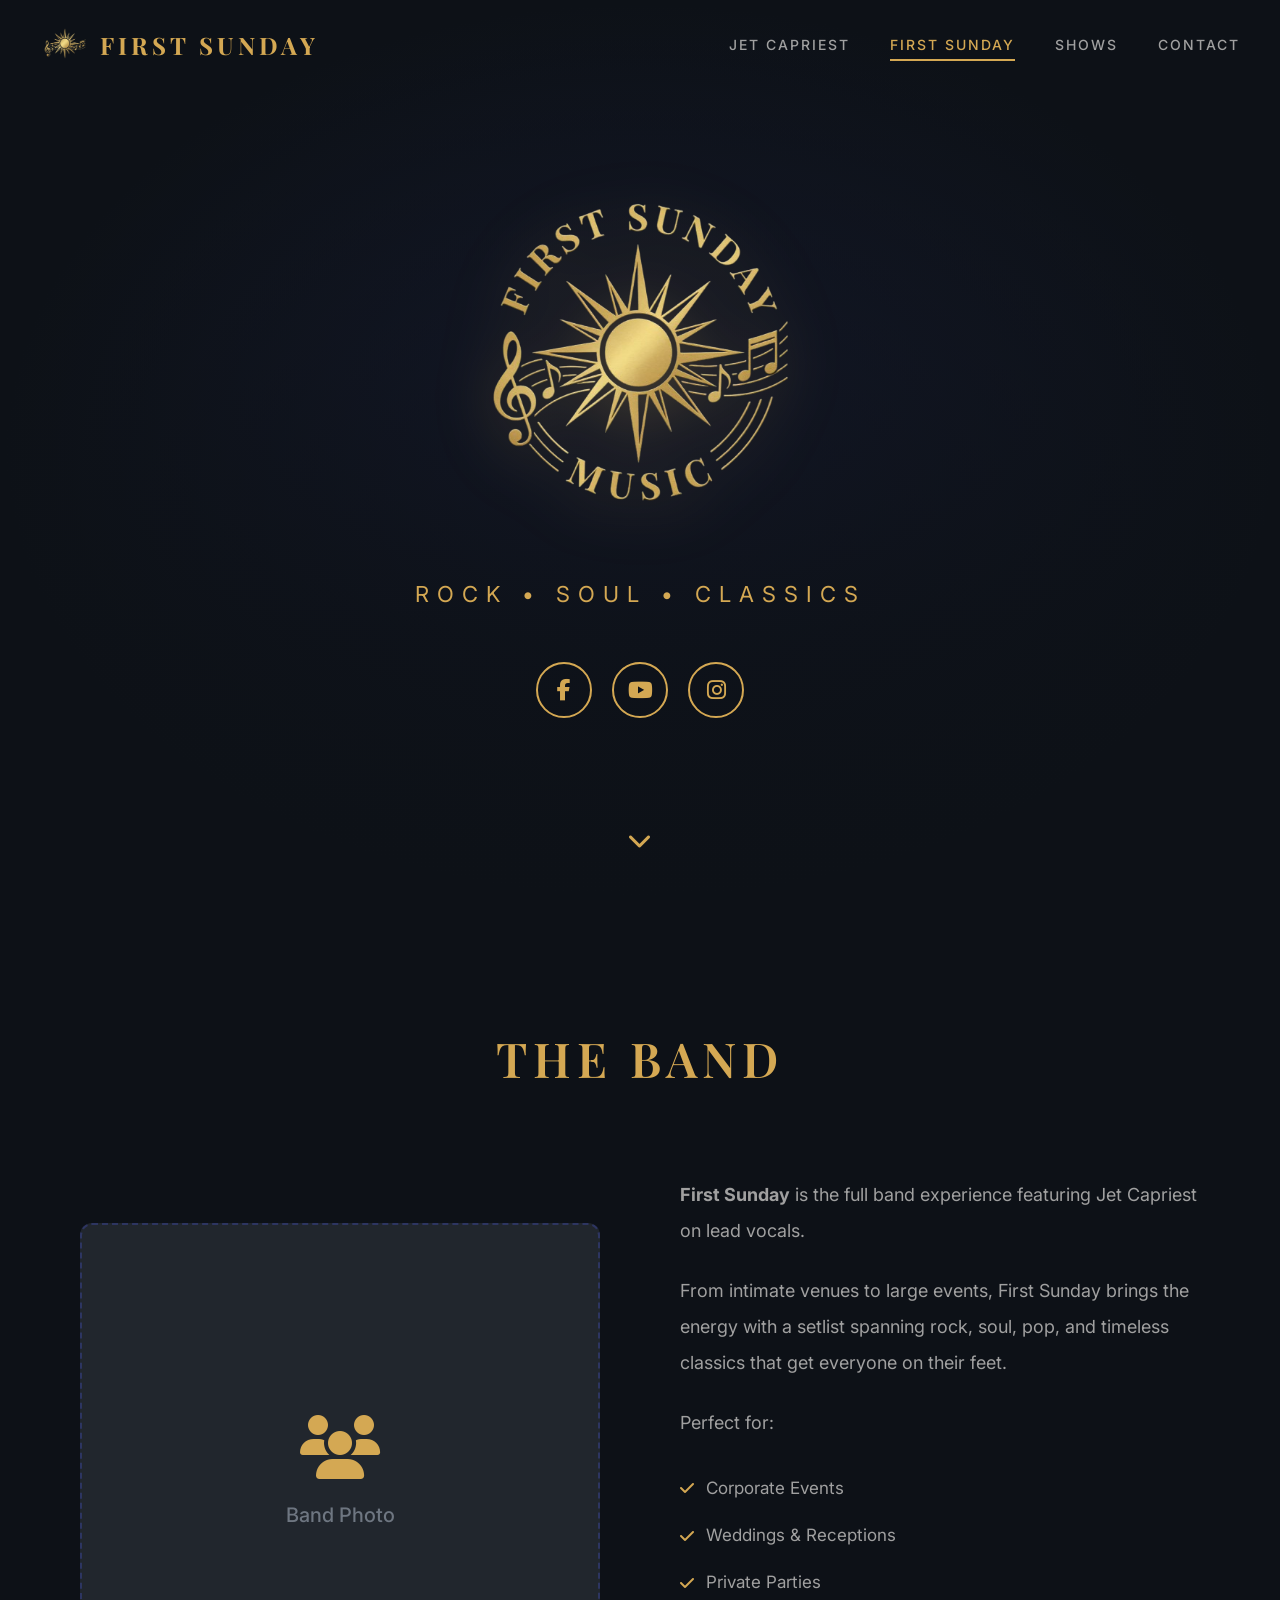
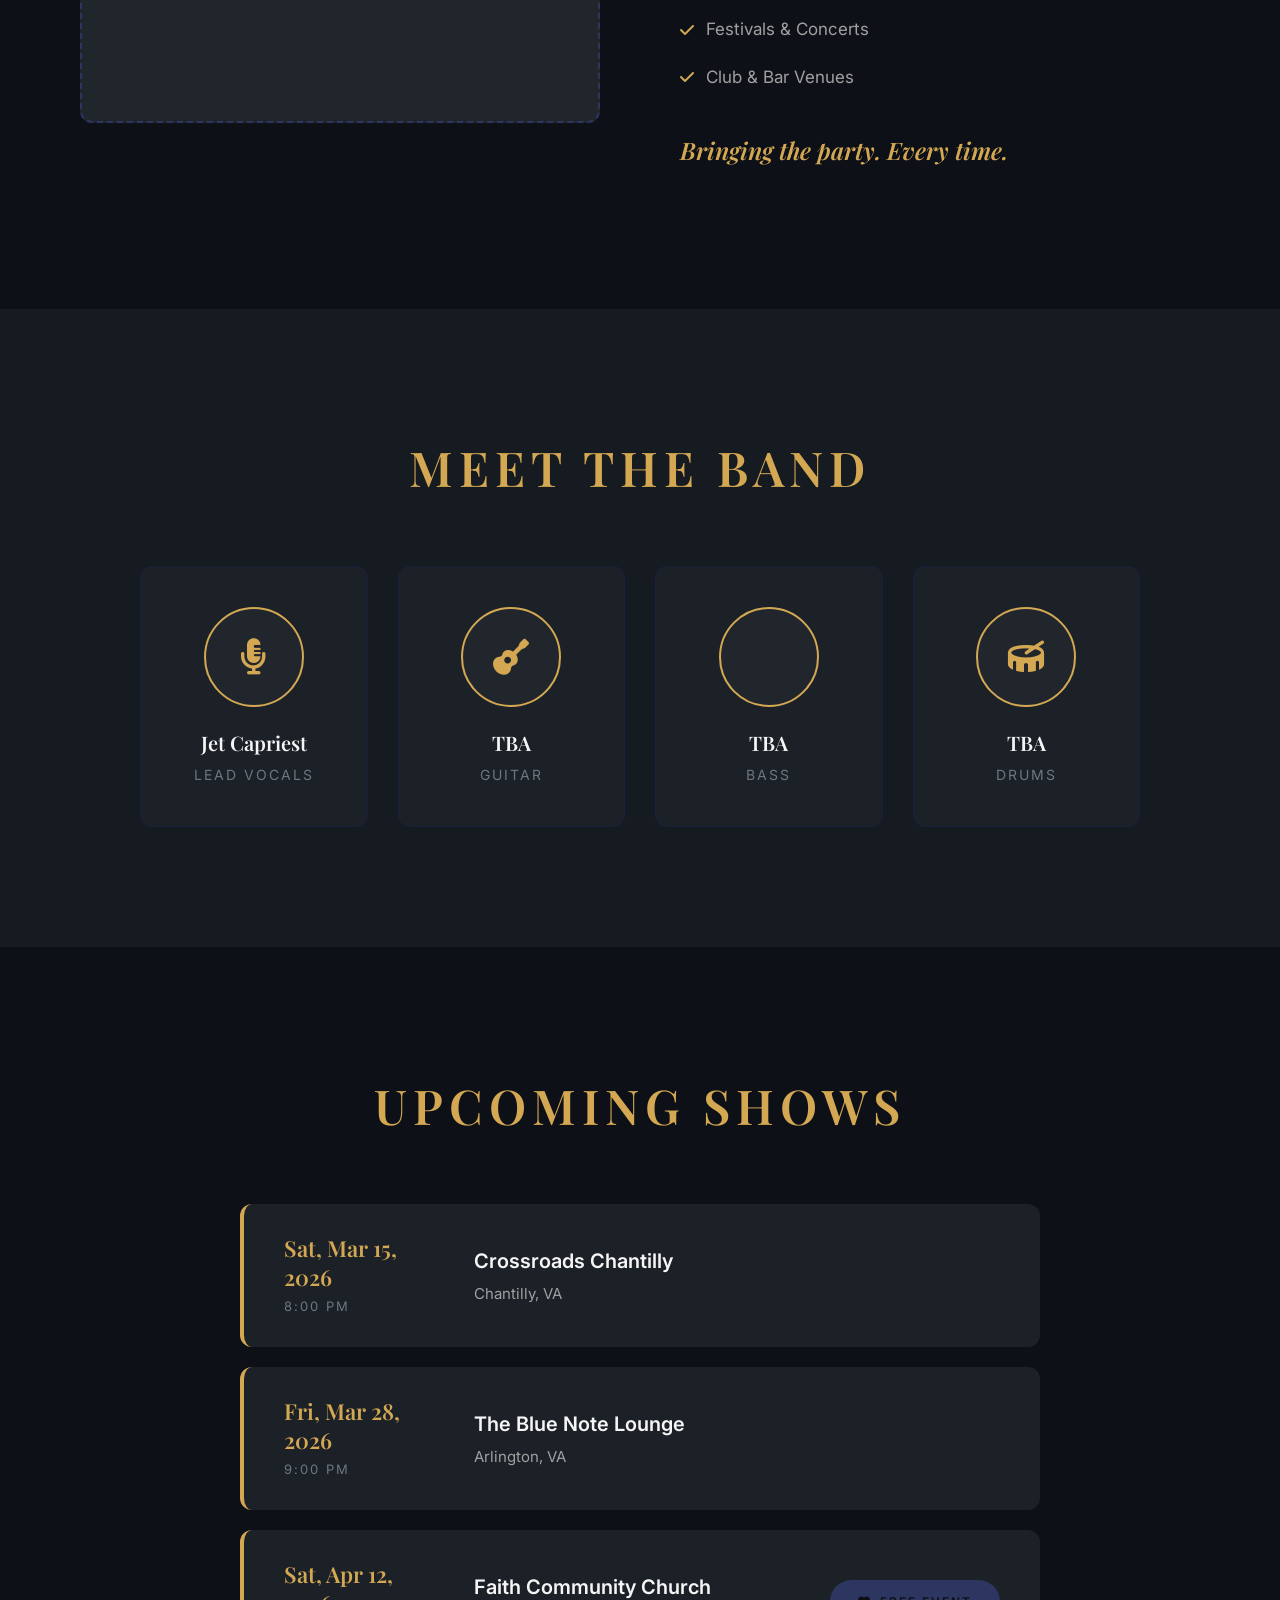
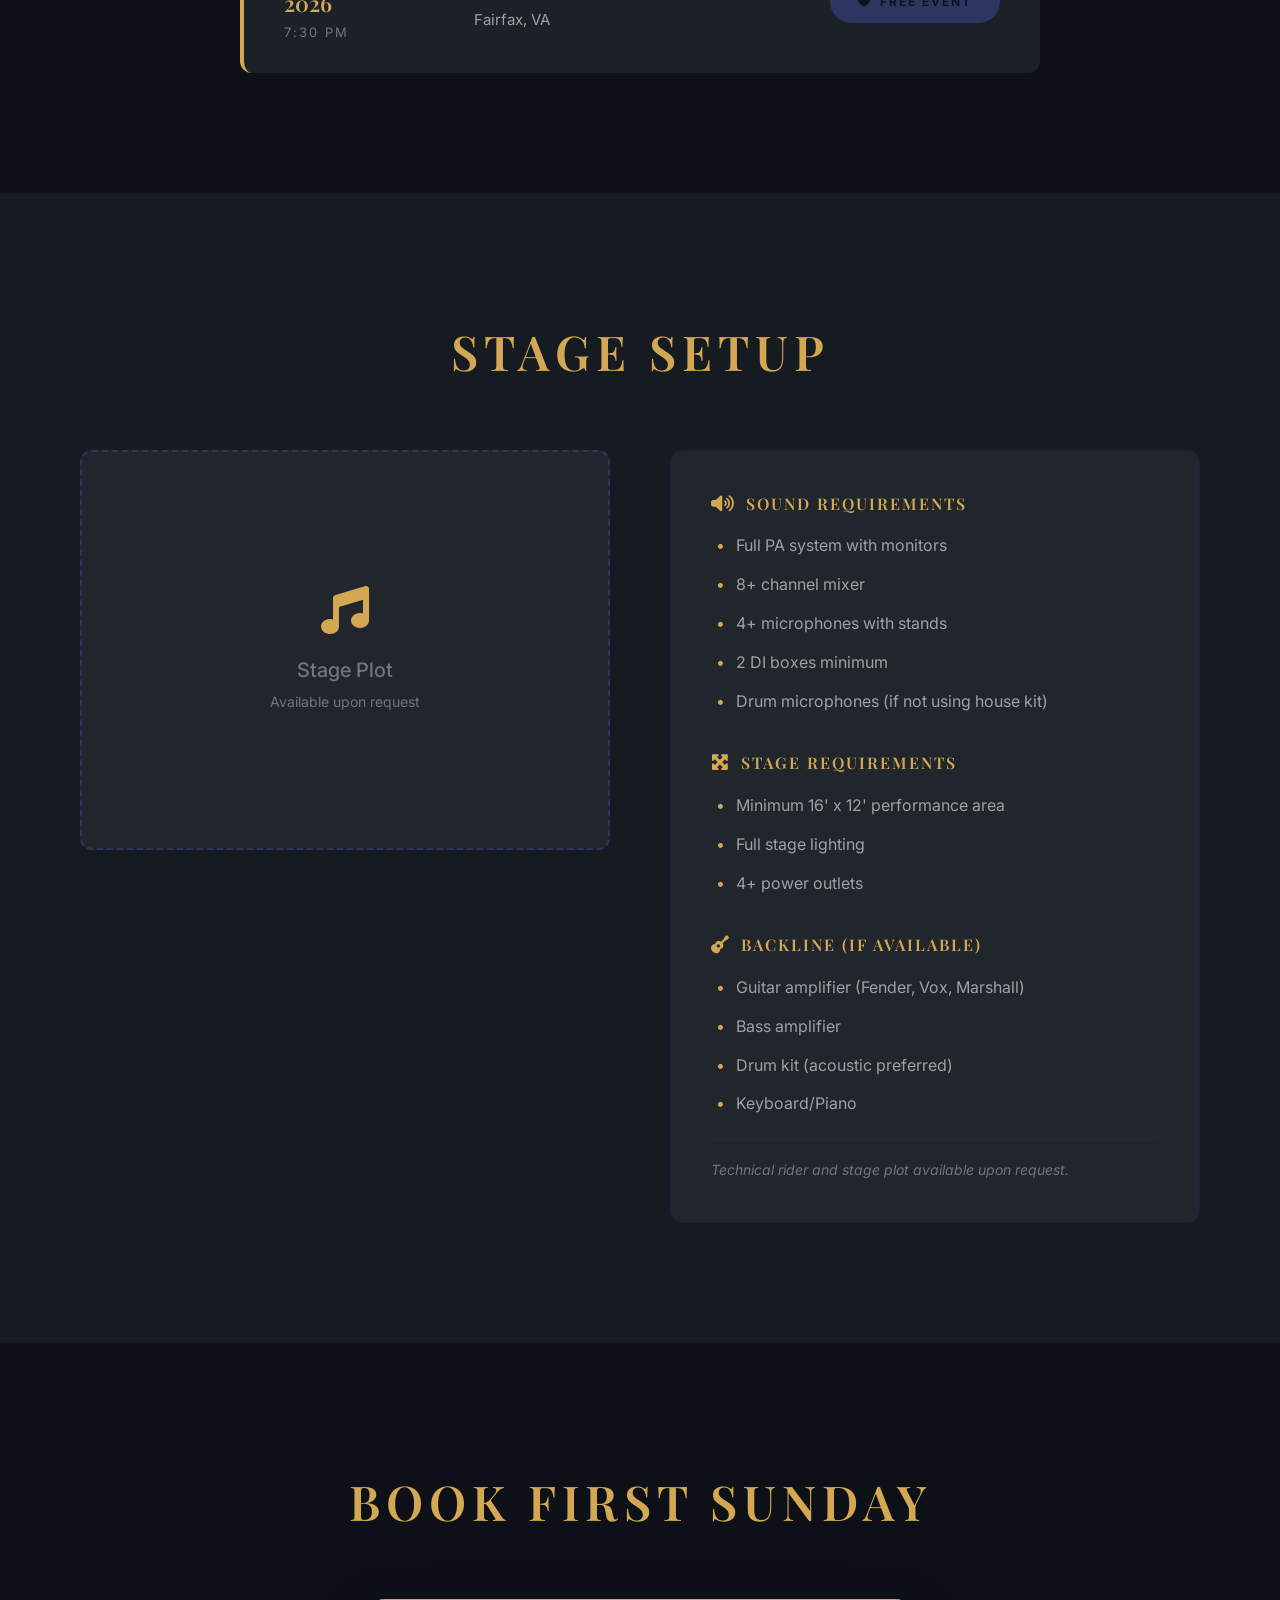
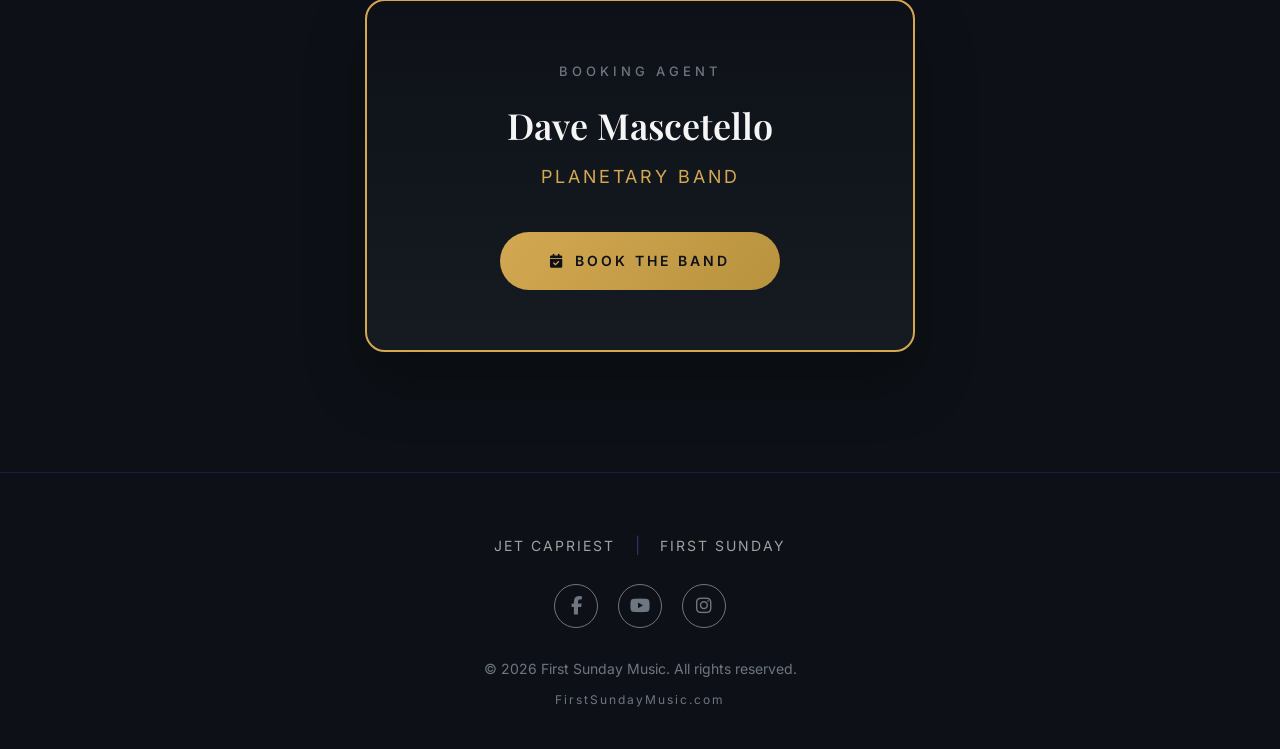
==== commit 64c3fd88: "Add nav icon and favicon, fix nav layout Made-with: Cursor" ====
--- a/first-sunday.html
+++ b/first-sunday.html
@@ -6,6 +6,10 @@
     <meta name="description" content="First Sunday - Virginia's premier cover band led by Jet Capriest. Book us for your next event.">
     
     <title>First Sunday | Full Band | FirstSundayMusic.com</title>
+    
+    <!-- Favicon -->
+    <link rel="icon" type="image/png" href="/assets/images/favicon.png">
+    <link rel="apple-touch-icon" href="/assets/images/favicon.png">
     
     <!-- Google Fonts -->
     <link rel="preconnect" href="https://fonts.googleapis.com">
@@ -22,7 +26,10 @@
 <body class="first-sunday-page">
     <!-- Navigation -->
     <nav class="nav" id="nav">
-        <a href="/" class="nav-logo">FIRST SUNDAY</a>
+        <div class="nav-brand">
+            <img src="/assets/images/favicon.png" alt="First Sunday" class="nav-icon">
+            <a href="/" class="nav-logo">FIRST SUNDAY</a>
+        </div>
         <button class="nav-toggle" id="navToggle" aria-label="Toggle navigation">
             <span></span><span></span><span></span>
         </button>
--- a/assets/css/style.css
+++ b/assets/css/style.css
@@ -46,6 +46,8 @@
 .nav-links a::after { content: ''; position: absolute; bottom: -5px; left: 0; width: 0; height: 2px; background: var(--color-primary); transition: width var(--transition-normal); }
 .nav-links a:hover { color: var(--color-primary); }
 .nav-links a:hover::after { width: 100%; }
+.nav-brand { display: flex; align-items: center; gap: 10px; }
+.nav-icon { height: 50px; width: auto; }
 .nav-toggle { display: none; flex-direction: column; gap: 5px; padding: 5px; z-index: 1001; }
 .nav-toggle span { width: 25px; height: 2px; background: var(--color-primary); transition: var(--transition-normal); }
 .nav-toggle.active span:nth-child(1) { transform: rotate(45deg) translate(5px, 5px); }
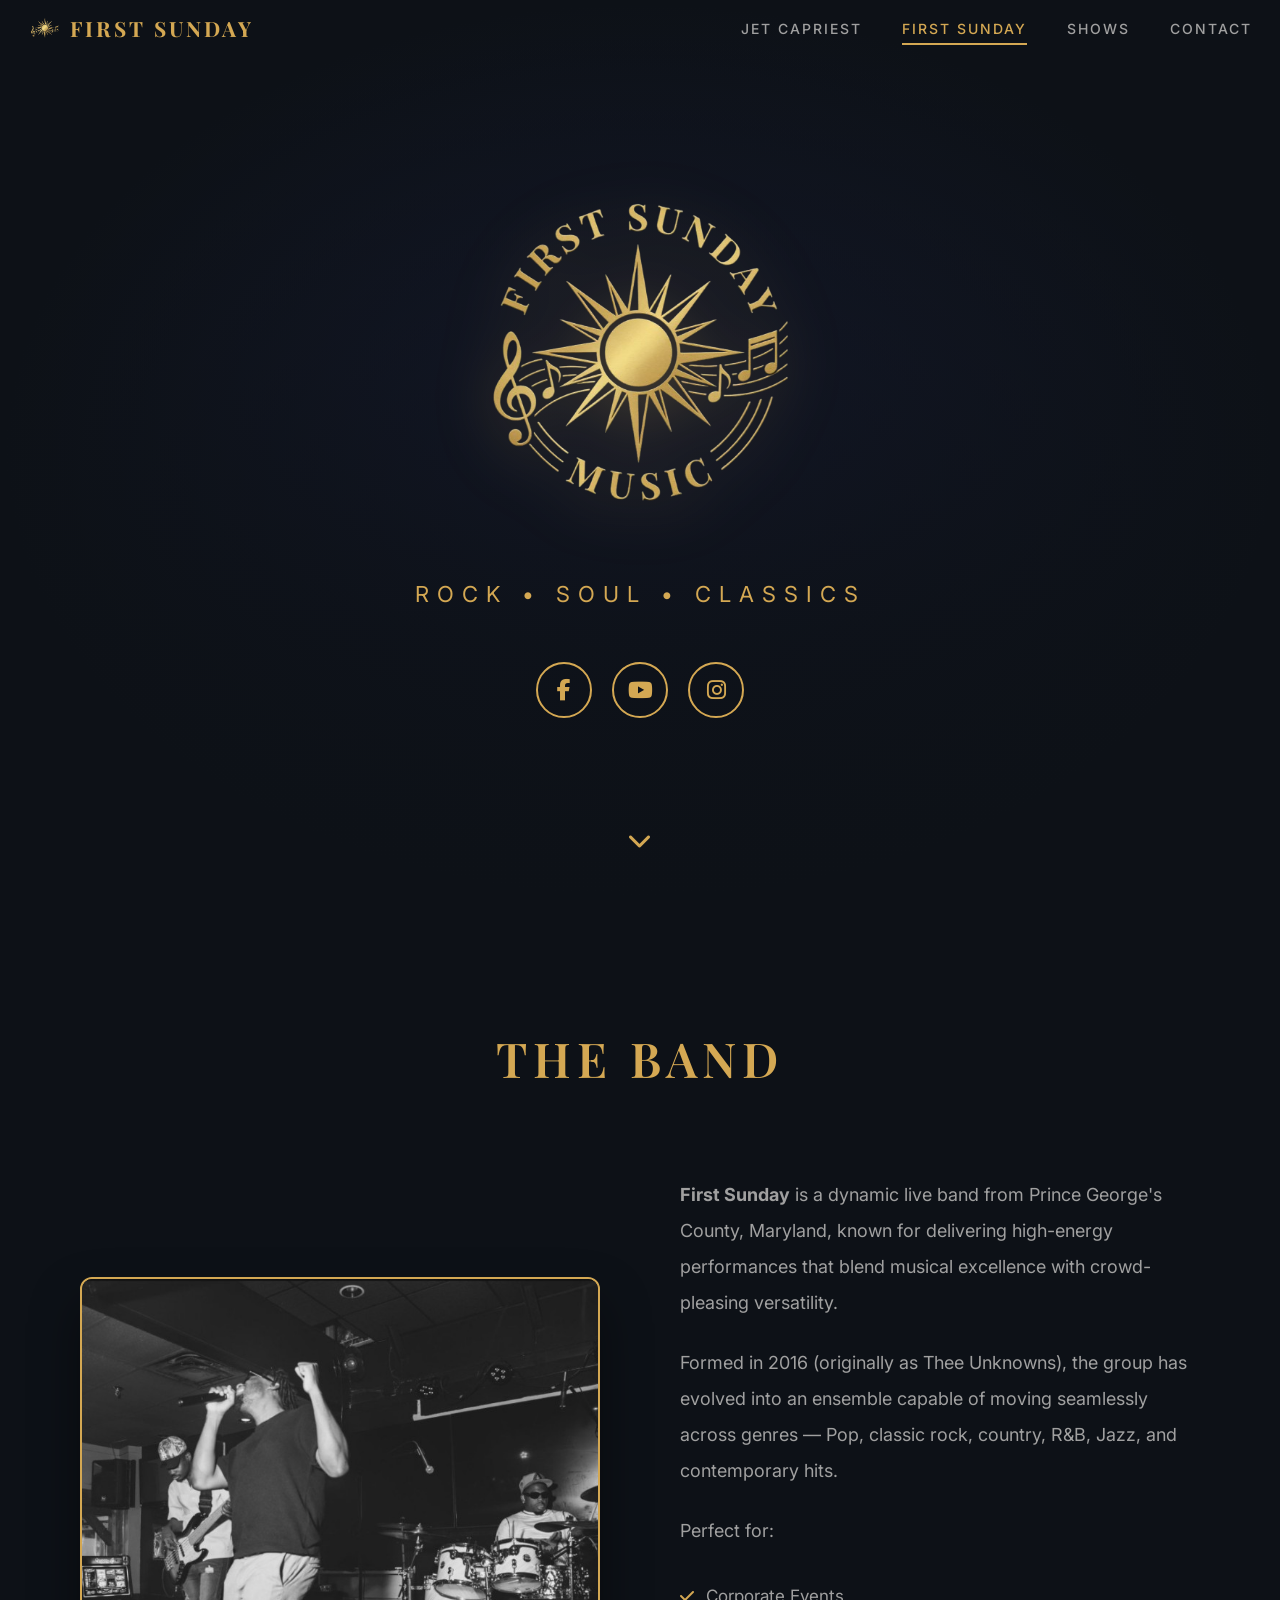
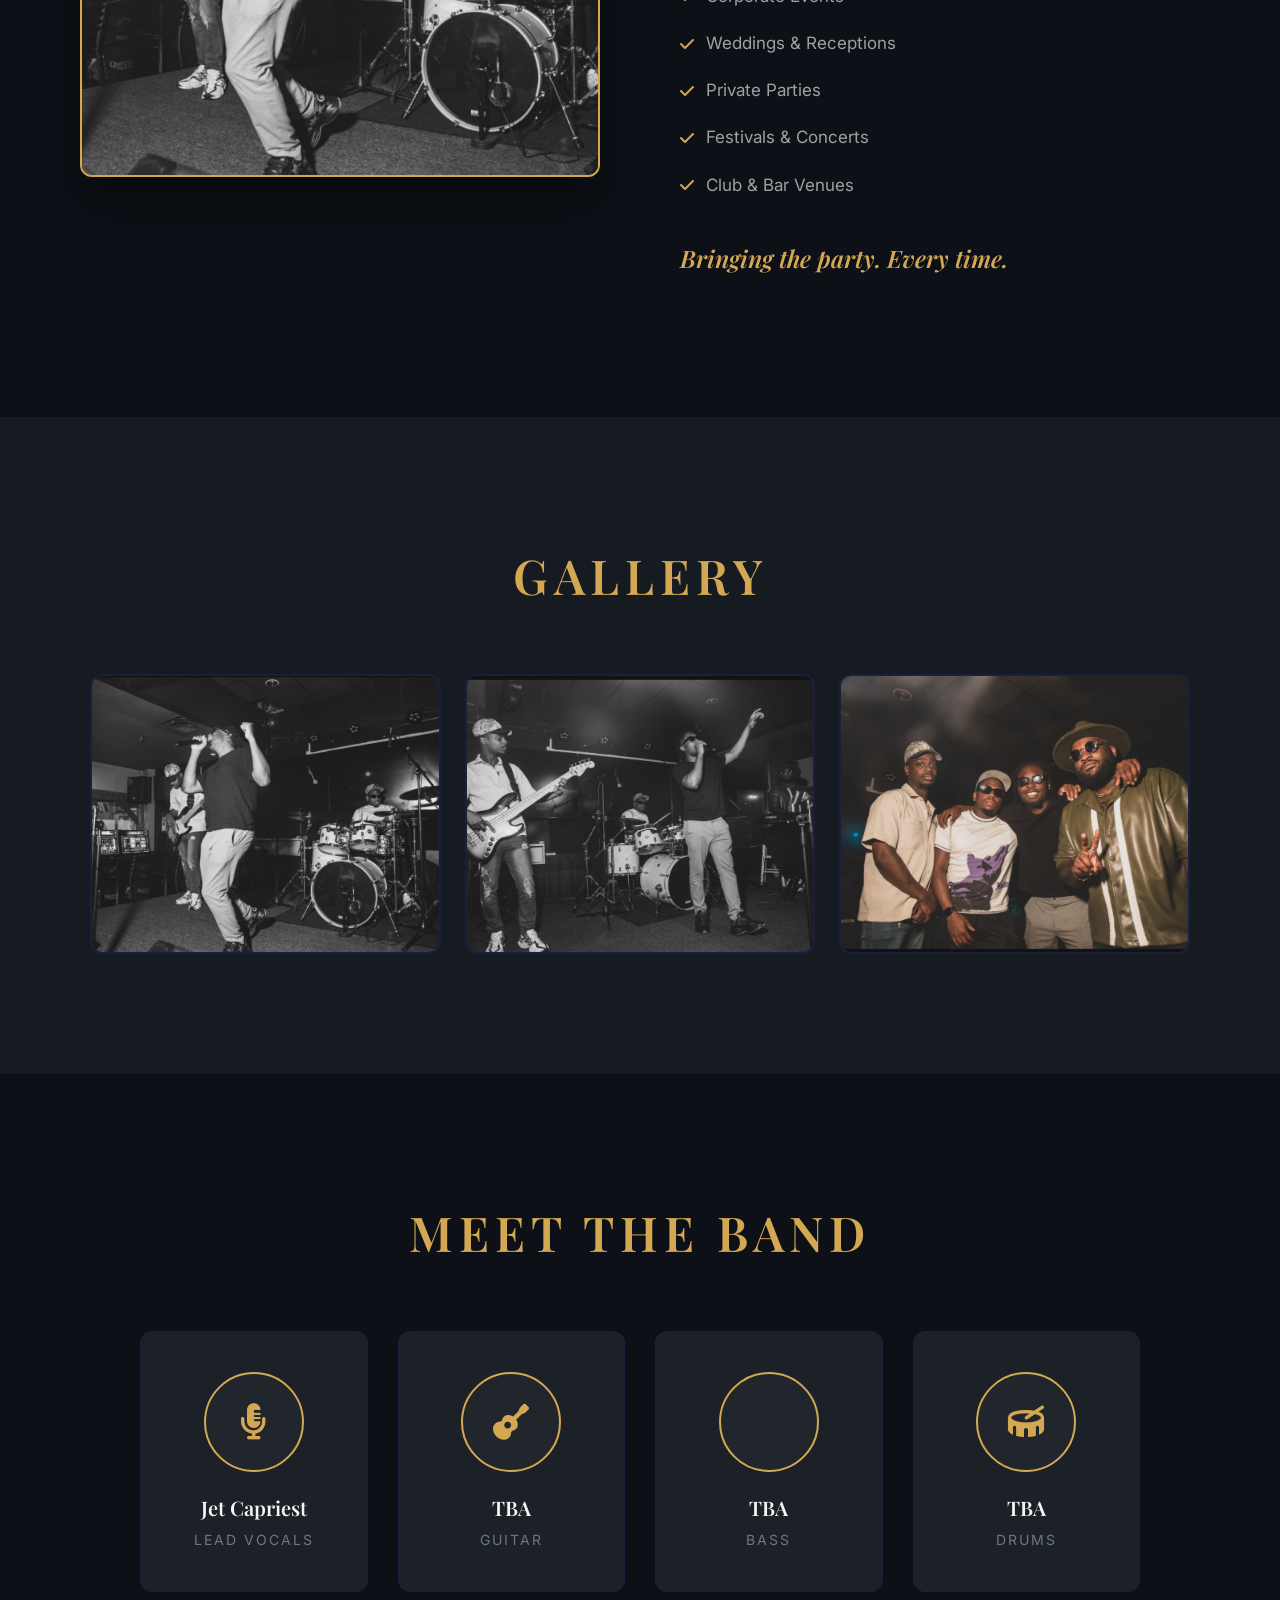
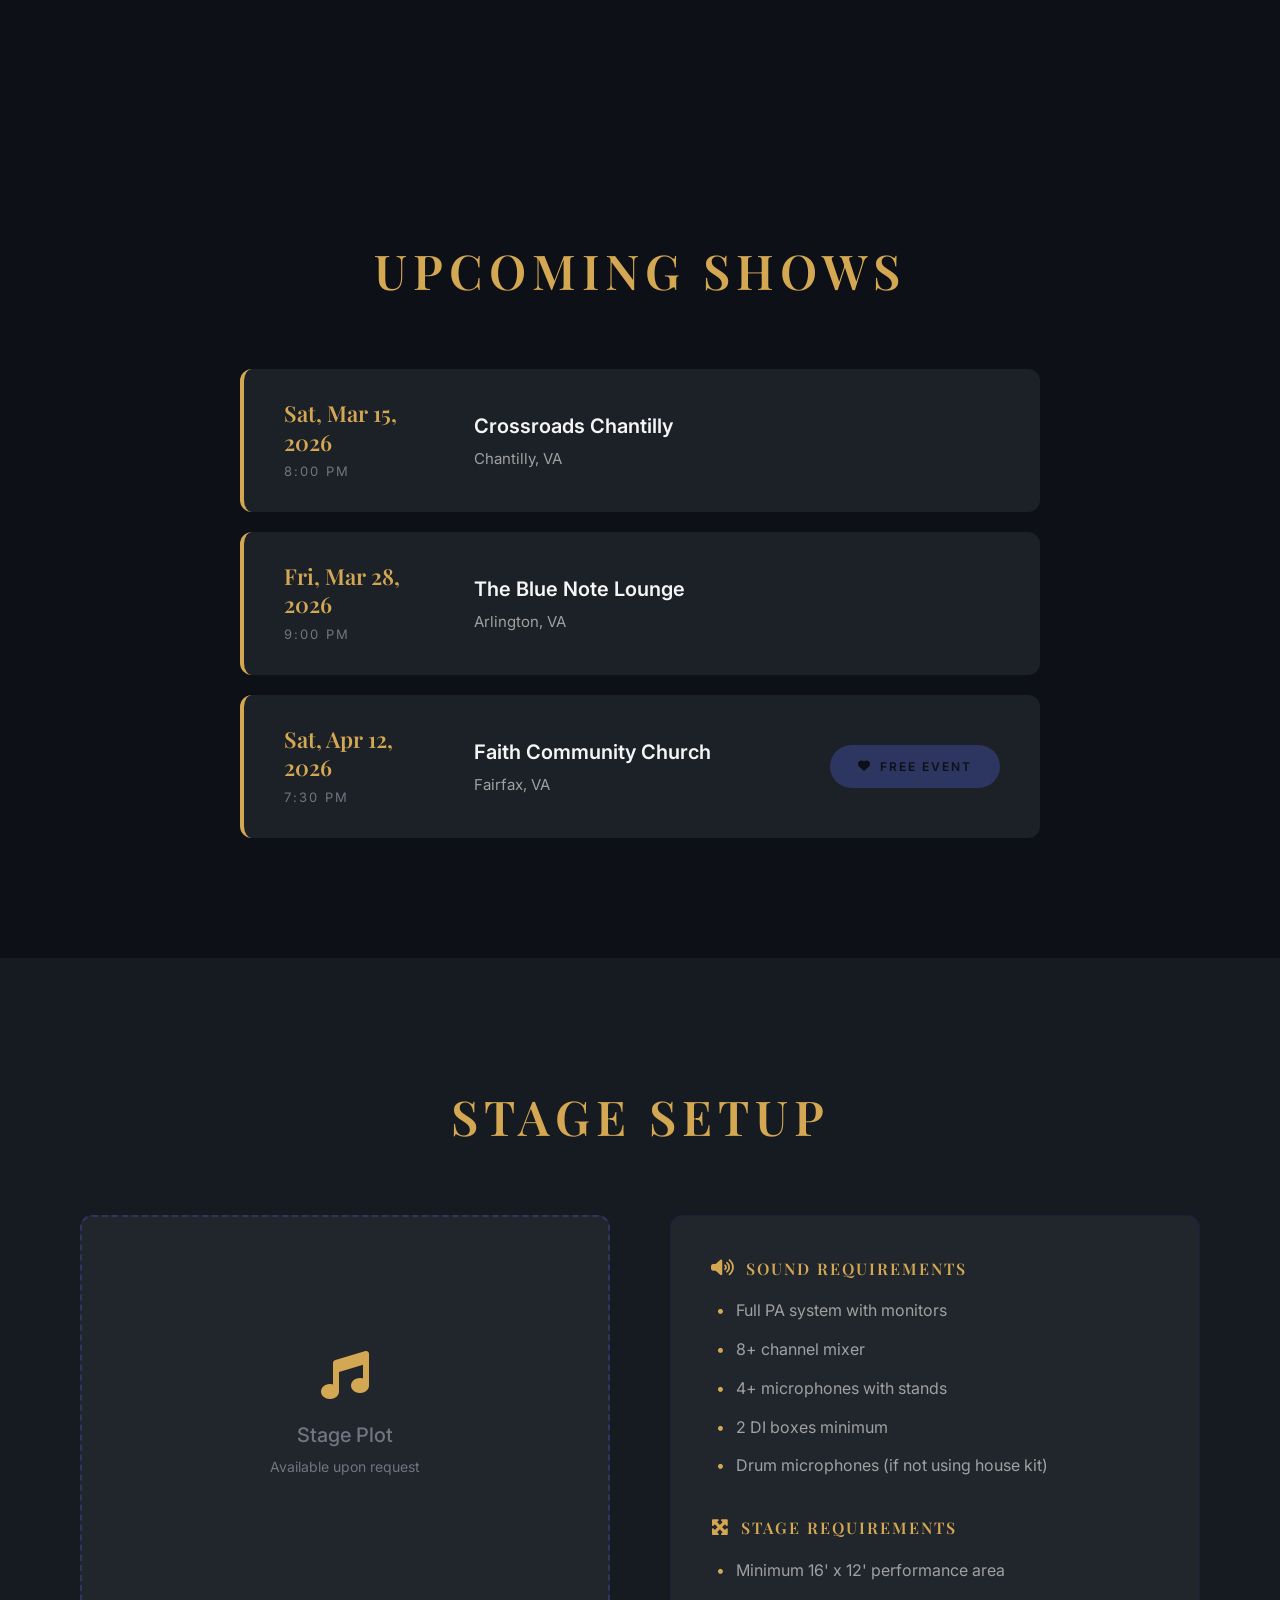
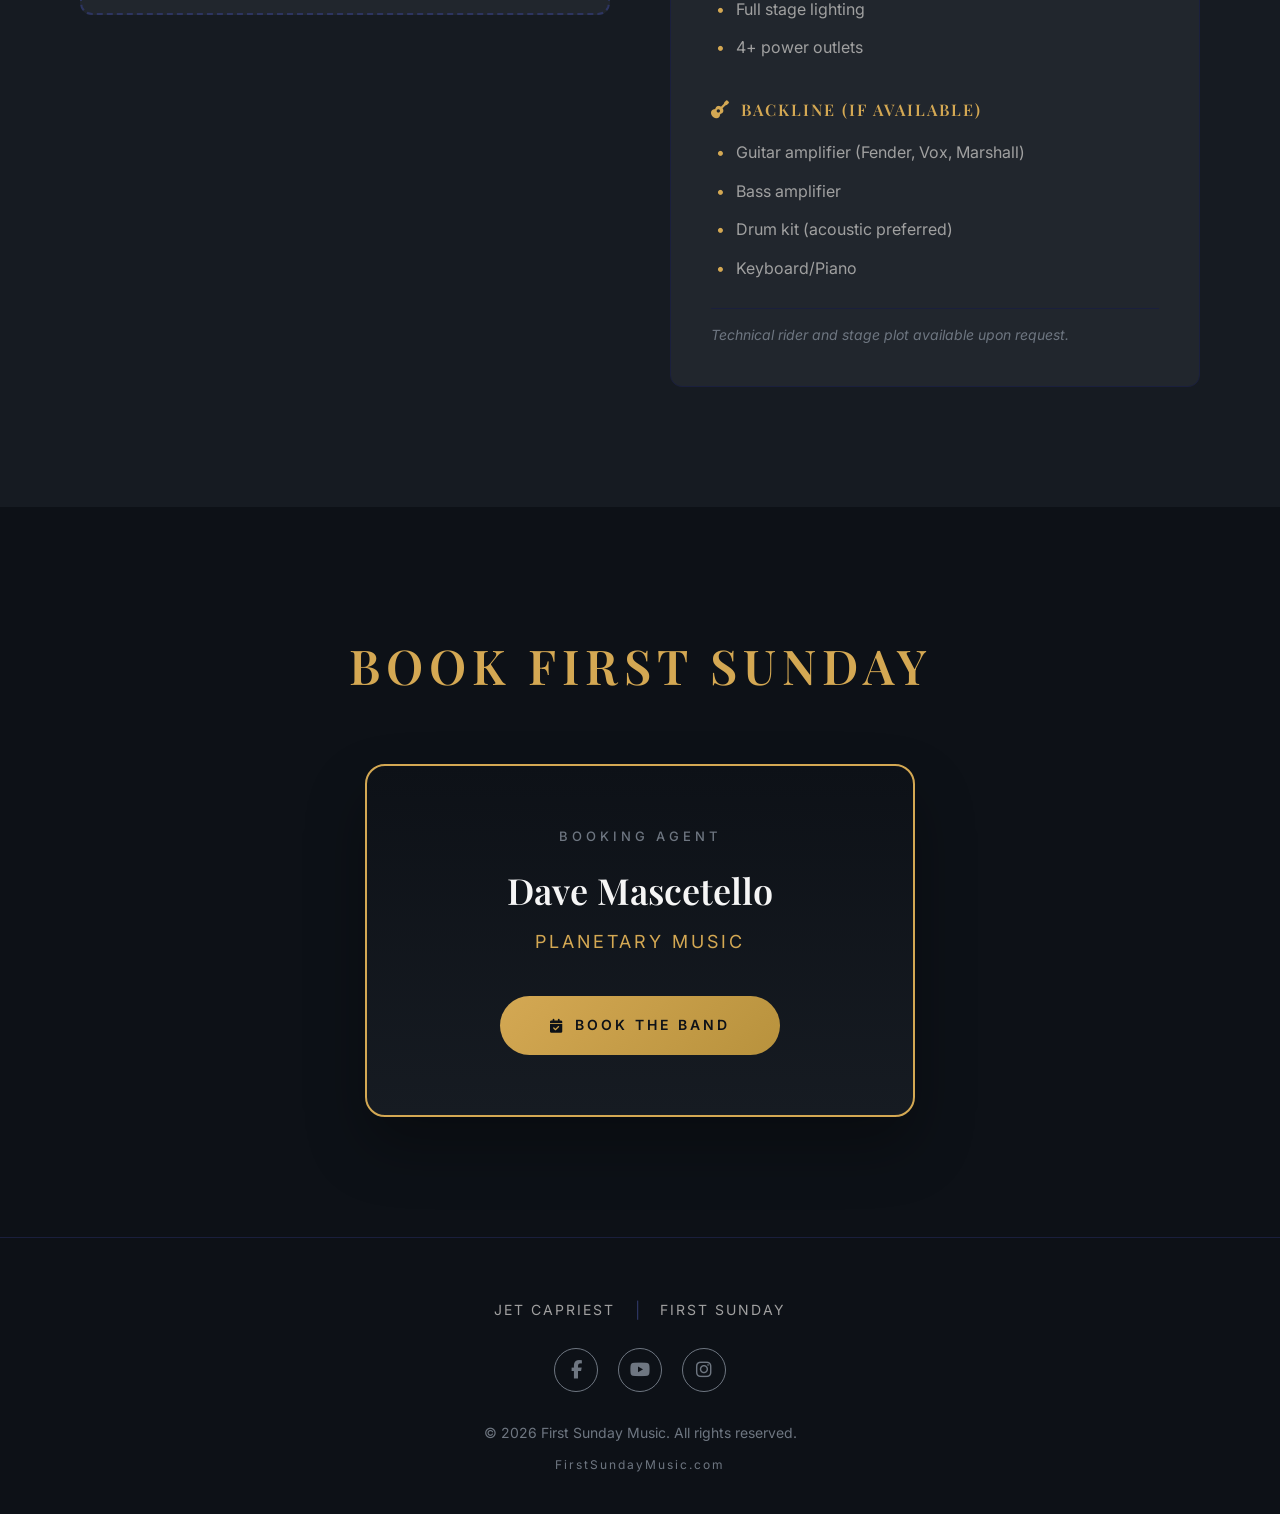
==== commit dbf1cdc3: "Update bios, add band photos, change booking to Planetary Music Made-with: Cursor" ====
--- a/first-sunday.html
+++ b/first-sunday.html
@@ -3,7 +3,7 @@
 <head>
     <meta charset="UTF-8">
     <meta name="viewport" content="width=device-width, initial-scale=1.0">
-    <meta name="description" content="First Sunday - Virginia's premier cover band led by Jet Capriest. Book us for your next event.">
+    <meta name="description" content="First Sunday - Dynamic live band from Prince George's County, Maryland. High-energy performances across Pop, rock, country, R&B, Jazz & contemporary hits. Formed 2016.">
     
     <title>First Sunday | Full Band | FirstSundayMusic.com</title>
     
@@ -64,14 +64,11 @@
             <h2 class="section-title">The Band</h2>
             <div class="about-grid">
                 <div class="about-image-wrapper">
-                    <div class="band-photo-placeholder">
-                        <i class="fas fa-users"></i>
-                        <p>Band Photo</p>
-                    </div>
+                    <img src="/assets/images/first-sunday-band-1.png" alt="First Sunday band performing live" class="about-image band-photo">
                 </div>
                 <div class="about-content">
-                    <p class="about-text"><strong>First Sunday</strong> is the full band experience featuring Jet Capriest on lead vocals.</p>
-                    <p class="about-text">From intimate venues to large events, First Sunday brings the energy with a setlist spanning rock, soul, pop, and timeless classics that get everyone on their feet.</p>
+                    <p class="about-text"><strong>First Sunday</strong> is a dynamic live band from Prince George's County, Maryland, known for delivering high-energy performances that blend musical excellence with crowd-pleasing versatility.</p>
+                    <p class="about-text">Formed in 2016 (originally as Thee Unknowns), the group has evolved into an ensemble capable of moving seamlessly across genres — Pop, classic rock, country, R&B, Jazz, and contemporary hits.</p>
                     <p class="about-text">Perfect for:</p>
                     <ul class="feature-list">
                         <li><i class="fas fa-check"></i> Corporate Events</li>
@@ -86,8 +83,20 @@
         </div>
     </section>
 
+    <!-- Photo Gallery Section -->
+    <section class="section section-alt" id="gallery">
+        <div class="container">
+            <h2 class="section-title">Gallery</h2>
+            <div class="band-gallery">
+                <img src="/assets/images/first-sunday-band-1.png" alt="First Sunday performing live - vocalist, bassist, and drummer on stage">
+                <img src="/assets/images/first-sunday-band-2.png" alt="First Sunday live - full band with keyboard">
+                <img src="/assets/images/first-sunday-band-3.png" alt="First Sunday band members">
+            </div>
+        </div>
+    </section>
+
     <!-- Band Members Section -->
-    <section class="section section-alt" id="members">
+    <section class="section" id="members">
         <div class="container">
             <h2 class="section-title">Meet The Band</h2>
             <div class="members-grid">
@@ -95,7 +104,7 @@
                     <div class="member-photo">
                         <i class="fas fa-microphone-alt"></i>
                     </div>
-                    <h3 class="member-name">Jet Capriest</h3>
+                    <h3 class="member-name"><a href="/">Jet Capriest</a></h3>
                     <p class="member-role">Lead Vocals</p>
                 </div>
                 <div class="member-card">
@@ -184,8 +193,8 @@
             <div class="contact-card">
                 <p class="contact-label">Booking Agent</p>
                 <h3 class="contact-name">Dave Mascetello</h3>
-                <p class="contact-company">Planetary Band</p>
-                <a href="https://planetaryband.com" target="_blank" class="btn btn-primary">
+                <p class="contact-company">Planetary Music</p>
+                <a href="https://planetarymusic.com" target="_blank" rel="noopener" class="btn btn-primary">
                     <i class="fas fa-calendar-check"></i> Book The Band
                 </a>
             </div>
--- a/assets/css/style.css
+++ b/assets/css/style.css
@@ -38,16 +38,16 @@
 .section-title { font-family: var(--font-heading); font-size: clamp(32px, 5vw, 48px); font-weight: 600; letter-spacing: 6px; text-transform: uppercase; color: var(--color-primary); text-align: center; margin-bottom: 60px; }
 
 /* Navigation */
-.nav { position: fixed; top: 0; left: 0; right: 0; z-index: 1000; padding: 20px 40px; display: flex; justify-content: space-between; align-items: center; background: transparent; transition: background var(--transition-normal), padding var(--transition-normal); }
-.nav.scrolled { background: rgba(13, 17, 23, 0.95); backdrop-filter: blur(10px); padding: 15px 40px; border-bottom: 1px solid rgba(212, 168, 83, 0.1); }
-.nav-logo { font-family: var(--font-heading); font-size: 24px; font-weight: 700; color: var(--color-primary); letter-spacing: 4px; }
+.nav { position: fixed; top: 0; left: 0; right: 0; z-index: 1000; padding: 12px 28px; display: flex; justify-content: space-between; align-items: center; background: transparent; transition: background var(--transition-normal), padding var(--transition-normal); }
+.nav.scrolled { background: rgba(13, 17, 23, 0.95); backdrop-filter: blur(10px); padding: 10px 28px; border-bottom: 1px solid rgba(212, 168, 83, 0.1); }
+.nav-logo { font-family: var(--font-heading); font-size: 21px; font-weight: 700; color: var(--color-primary); letter-spacing: 3px; }
 .nav-links { display: flex; gap: 40px; }
 .nav-links a { font-size: 14px; font-weight: 500; letter-spacing: 2px; text-transform: uppercase; color: var(--color-text-secondary); position: relative; }
 .nav-links a::after { content: ''; position: absolute; bottom: -5px; left: 0; width: 0; height: 2px; background: var(--color-primary); transition: width var(--transition-normal); }
 .nav-links a:hover { color: var(--color-primary); }
 .nav-links a:hover::after { width: 100%; }
-.nav-brand { display: flex; align-items: center; gap: 10px; }
-.nav-icon { height: 50px; width: auto; }
+.nav-brand { display: flex; align-items: center; gap: 8px; }
+.nav-icon { height: 34px; width: auto; }
 .nav-toggle { display: none; flex-direction: column; gap: 5px; padding: 5px; z-index: 1001; }
 .nav-toggle span { width: 25px; height: 2px; background: var(--color-primary); transition: var(--transition-normal); }
 .nav-toggle.active span:nth-child(1) { transform: rotate(45deg) translate(5px, 5px); }
@@ -73,6 +73,7 @@
 .about-grid { display: grid; grid-template-columns: 1fr 1fr; gap: 80px; align-items: center; }
 .about-image-wrapper { position: relative; }
 .about-image { width: 100%; height: 500px; object-fit: cover; border-radius: var(--radius-lg); border: 2px solid var(--color-primary); box-shadow: 0 25px 50px rgba(0, 0, 0, 0.4); }
+.about-video { object-position: center center; }
 .about-content { padding: 20px 0; }
 .about-text { font-size: 18px; line-height: 2; color: var(--color-text-secondary); margin-bottom: 24px; }
 .about-tagline { font-family: var(--font-heading); font-size: 24px; font-weight: 600; color: var(--color-primary); font-style: italic; margin-top: 30px; }
@@ -141,12 +142,25 @@
 @media (max-width: 768px) {
     :root { --section-padding: 80px; }
     .container { padding: 0 20px; }
-    .nav { padding: 15px 20px; }
-    .nav.scrolled { padding: 12px 20px; }
+    .nav { padding: 10px 14px; }
+    .nav.scrolled { padding: 8px 14px; }
+    .nav-icon { height: 28px; }
+    .nav-logo { font-size: 18px; letter-spacing: 2px; }
     .nav-toggle { display: flex; }
     .nav-links { position: fixed; top: 0; right: -100%; width: 70%; max-width: 300px; height: 100vh; background: var(--color-bg-dark); flex-direction: column; justify-content: center; align-items: center; gap: 30px; transition: right var(--transition-normal); border-left: 1px solid var(--color-secondary); }
     .nav-links.active { right: 0; }
     .nav-links a { font-size: 18px; }
+    #about .container { padding: 0; }
+    #about .section-title,
+    #about .about-content { padding: 0 20px; }
+    .about-grid { gap: 30px; }
+    .about-video-wrapper { width: 100%; margin: 0; }
+    .about-video {
+        height: 100vh;
+        border-radius: 0;
+        border-left: 0;
+        border-right: 0;
+    }
     .hero-socials { gap: 15px; }
     .social-btn { width: 50px; height: 50px; font-size: 20px; }
     .section-title { margin-bottom: 40px; letter-spacing: 4px; }
--- a/assets/css/first-sunday.css
+++ b/assets/css/first-sunday.css
@@ -60,7 +60,55 @@
     font-size: 16px;
 }
 
-/* Band Photo Placeholder */
+/* Band Photo */
+.band-photo {
+    width: 100%;
+    height: 500px;
+    object-fit: cover;
+    border-radius: var(--radius-lg);
+    border: 2px solid var(--color-primary);
+    box-shadow: 0 25px 50px rgba(0, 0, 0, 0.4);
+}
+
+/* Band Gallery */
+.band-gallery {
+    display: grid;
+    grid-template-columns: repeat(3, 1fr);
+    gap: 24px;
+    max-width: 1100px;
+    margin: 0 auto;
+}
+
+.band-gallery img {
+    width: 100%;
+    height: 280px;
+    object-fit: cover;
+    border-radius: var(--radius-lg);
+    border: 2px solid var(--color-secondary);
+    transition: transform var(--transition-normal), border-color var(--transition-normal);
+}
+
+.band-gallery img:hover {
+    transform: translateY(-4px);
+    border-color: var(--color-primary);
+}
+
+@media (max-width: 768px) {
+    .band-gallery {
+        grid-template-columns: 1fr;
+        gap: 20px;
+    }
+    
+    .band-gallery img {
+        height: 240px;
+    }
+    
+    .band-photo {
+        height: 350px;
+    }
+}
+
+/* Band Photo Placeholder (legacy) */
 .band-photo-placeholder {
     width: 100%;
     height: 500px;
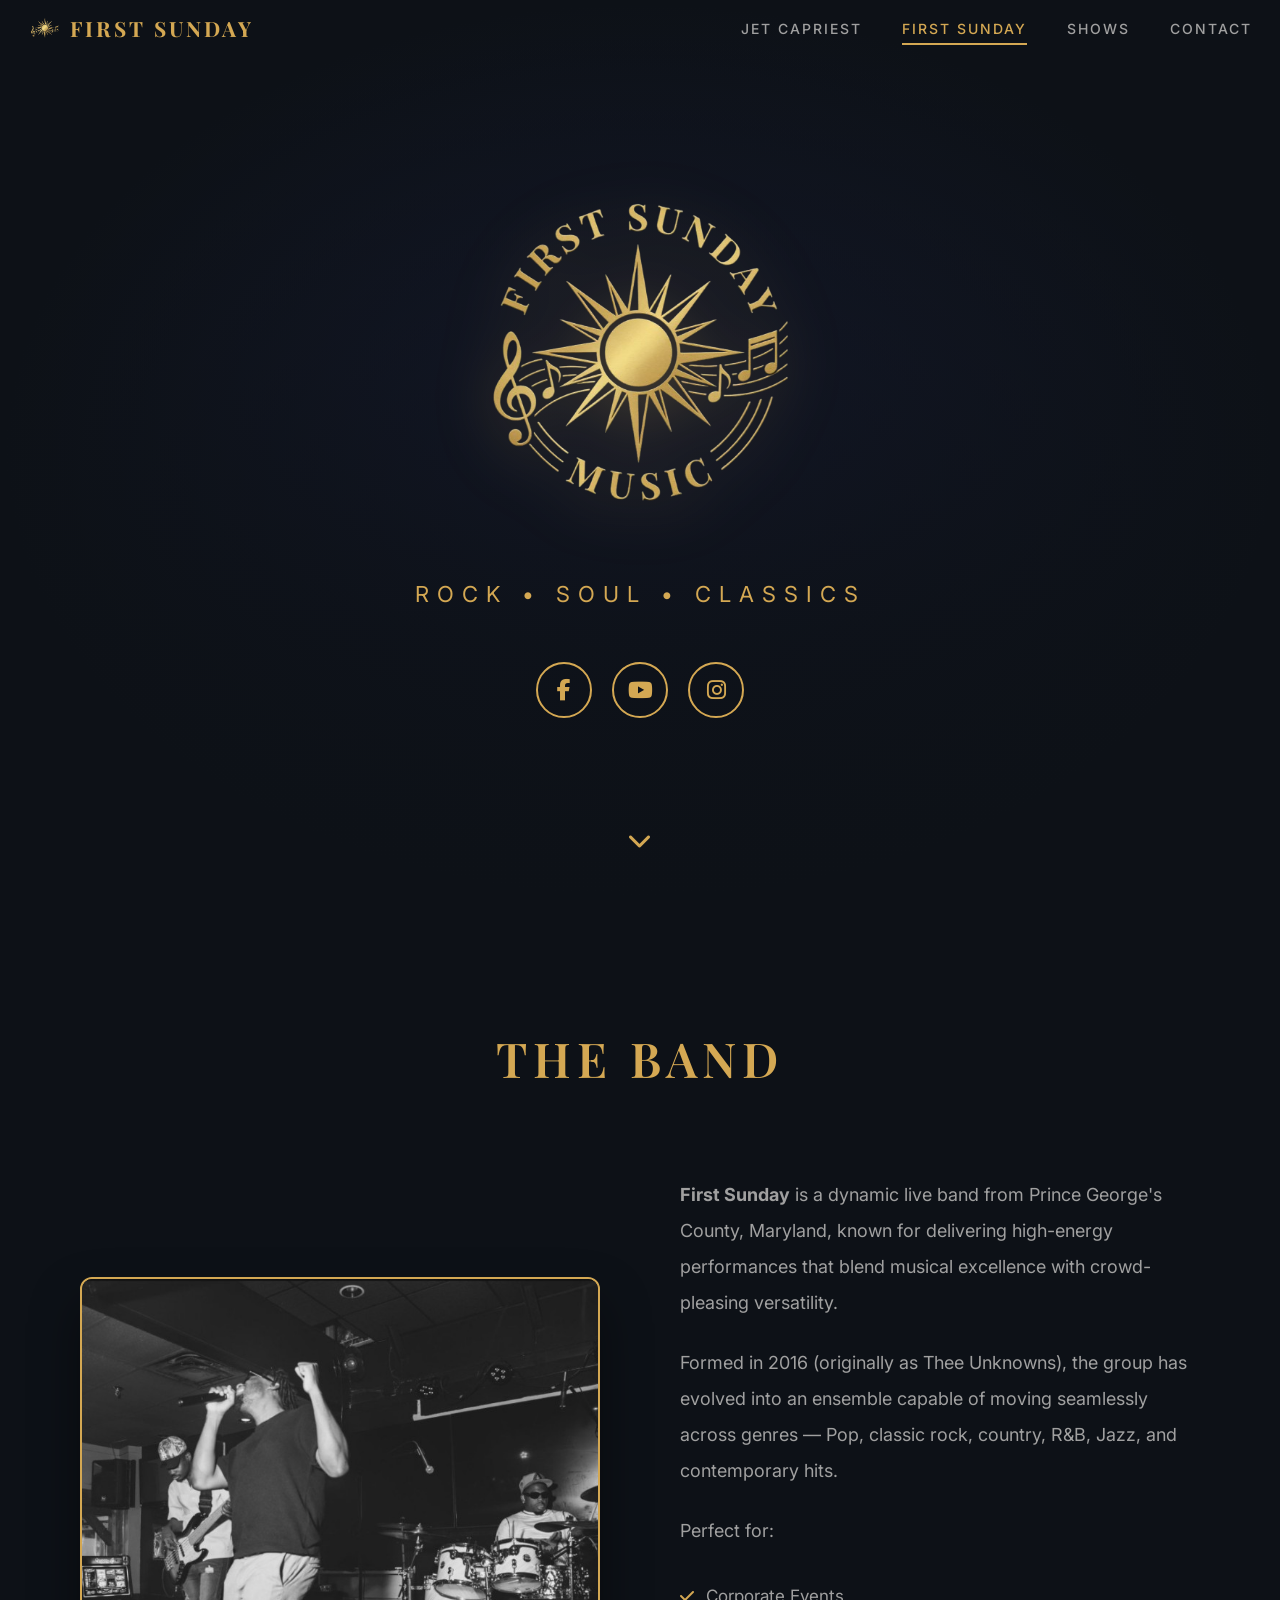
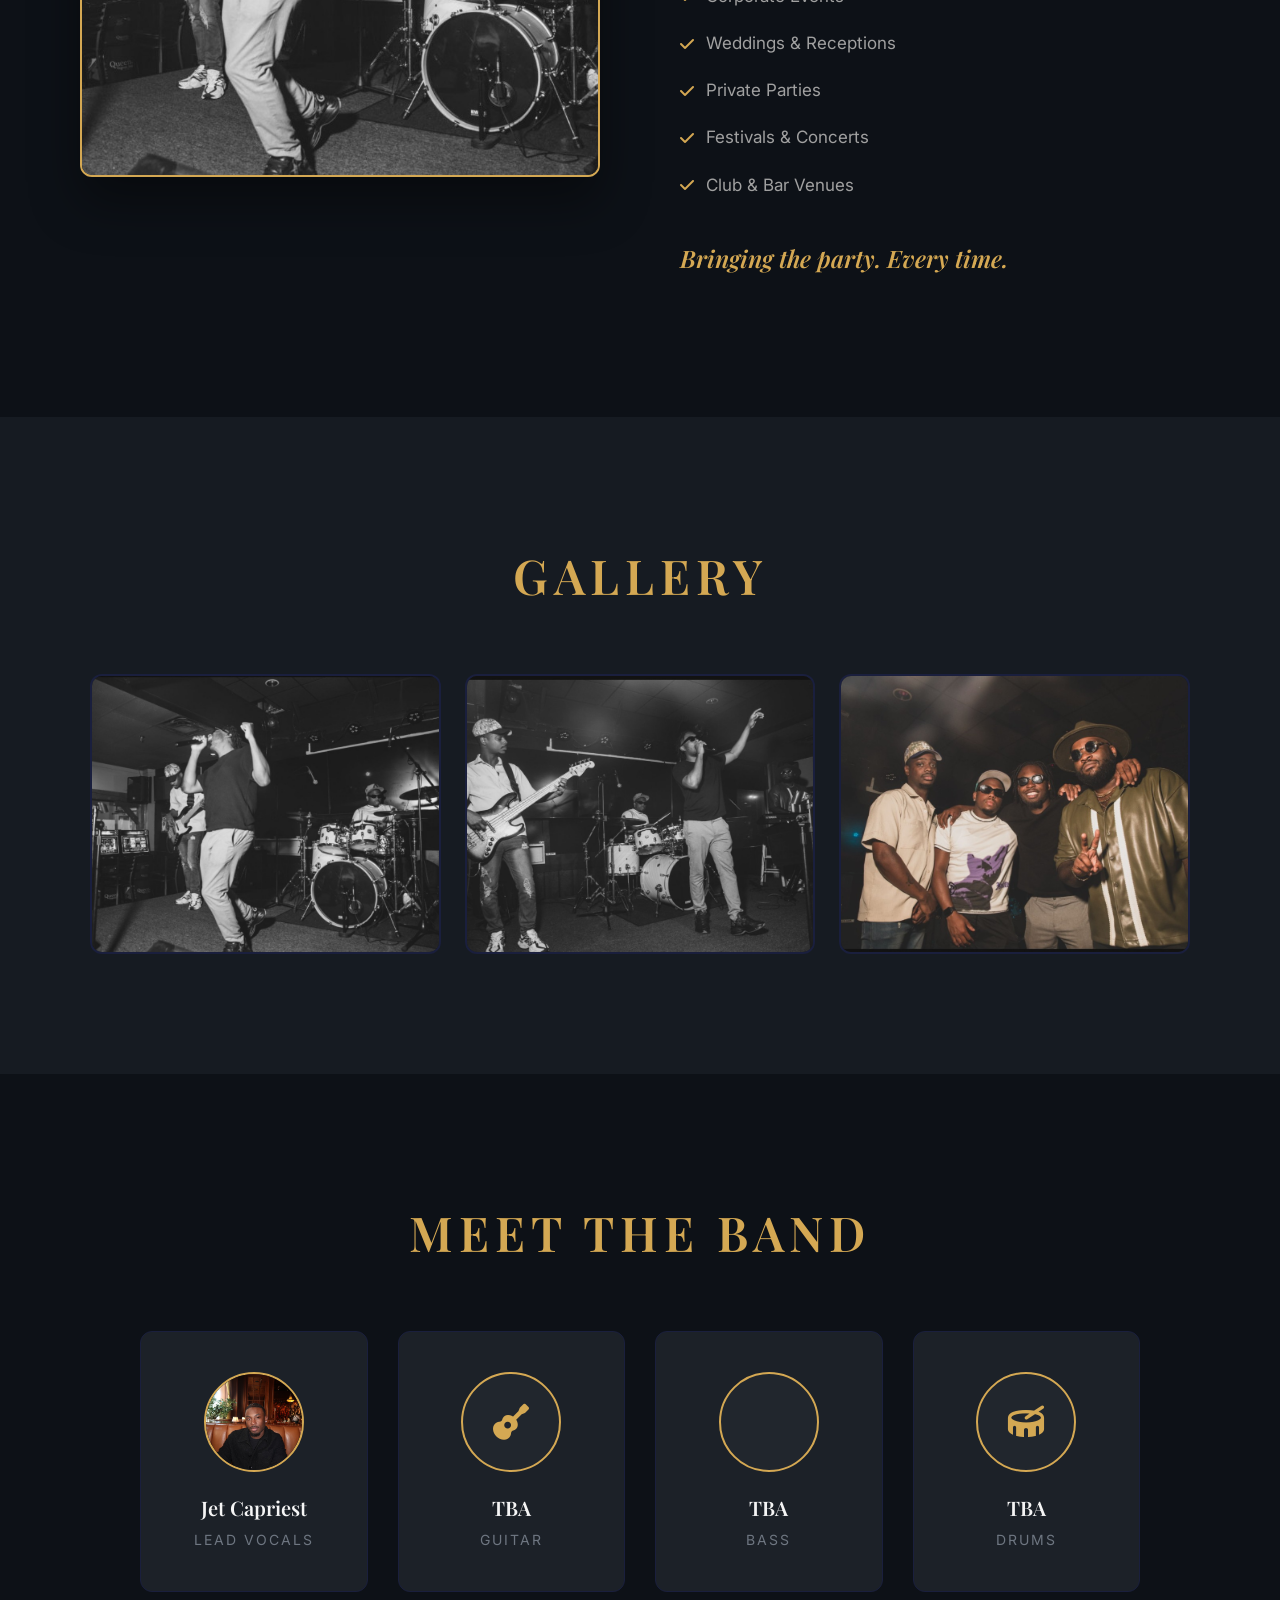
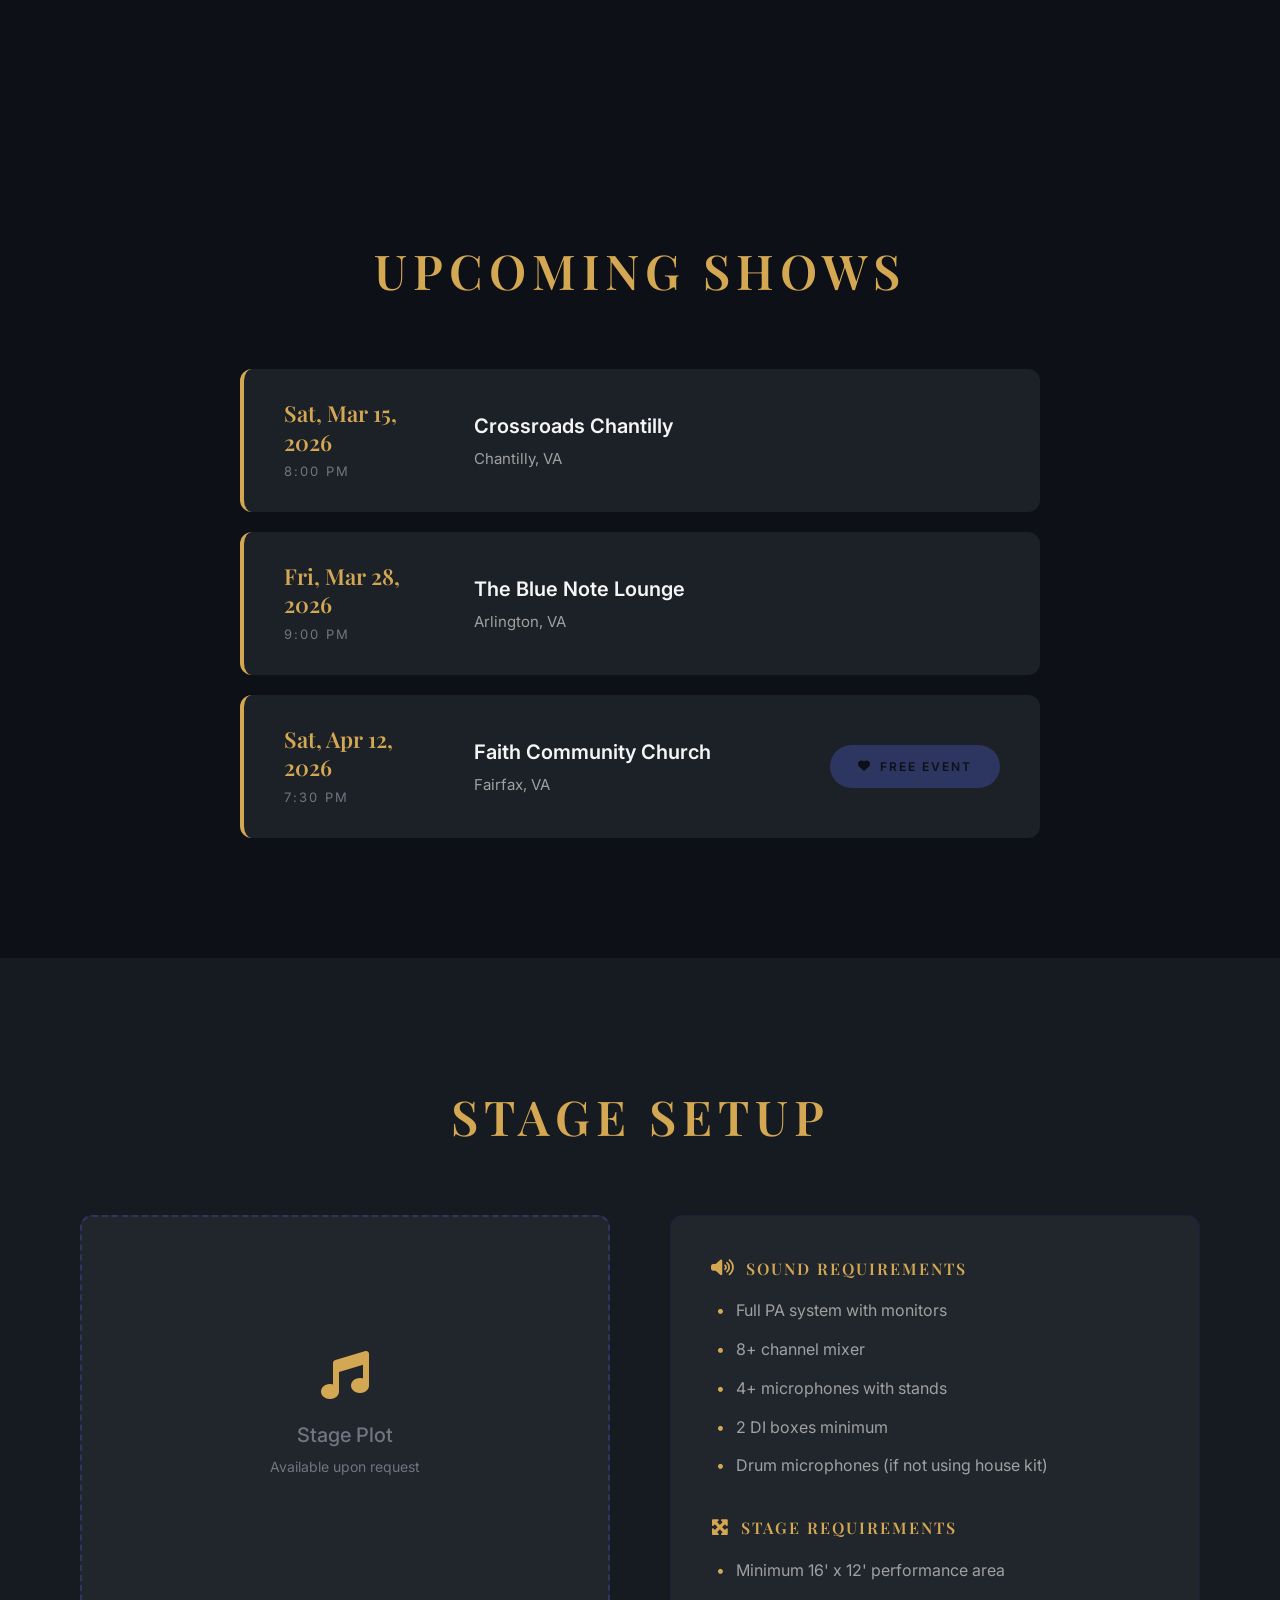
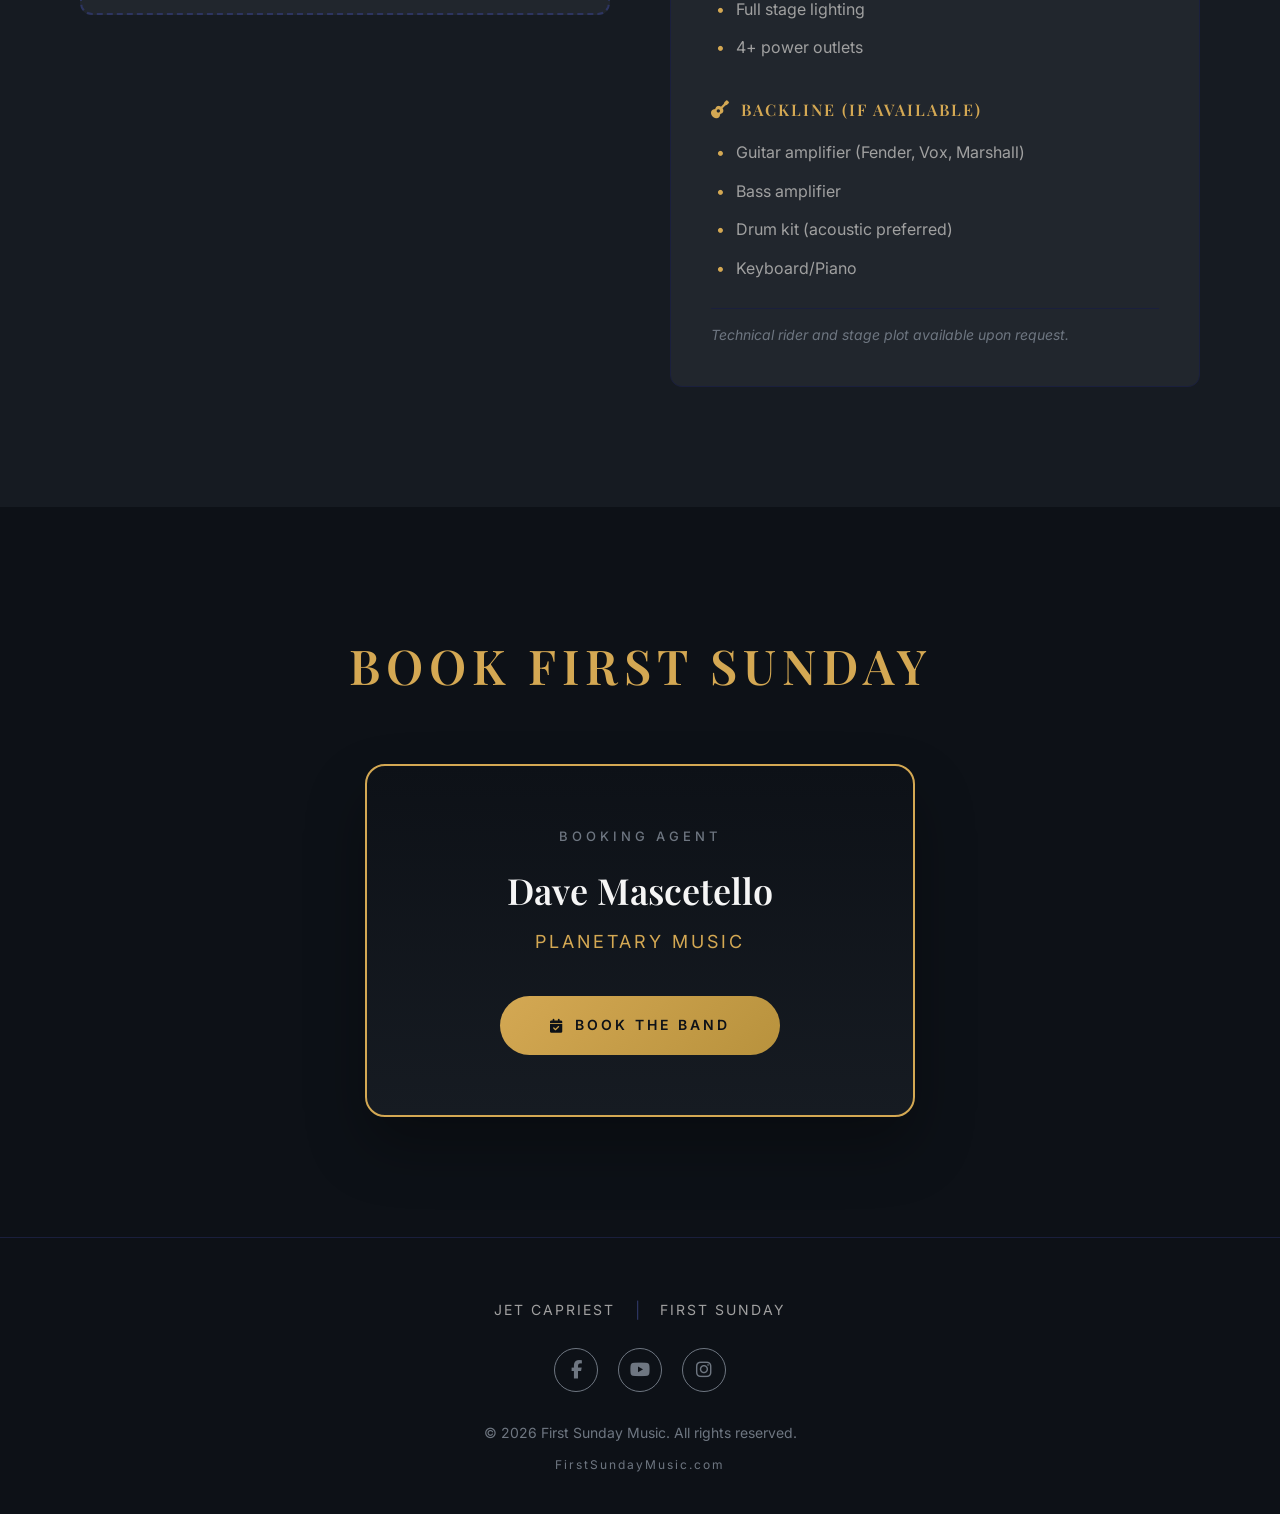
==== commit 1897f6c1: "Add Jet Capriest avatar to Meet The Band section Made-with: Cursor" ====
--- a/first-sunday.html
+++ b/first-sunday.html
@@ -101,8 +101,8 @@
             <h2 class="section-title">Meet The Band</h2>
             <div class="members-grid">
                 <div class="member-card">
-                    <div class="member-photo">
-                        <i class="fas fa-microphone-alt"></i>
+                    <div class="member-photo member-photo-avatar">
+                        <img src="/assets/images/jet-capriest-avatar.png" alt="Jet Capriest">
                     </div>
                     <h3 class="member-name"><a href="/">Jet Capriest</a></h3>
                     <p class="member-role">Lead Vocals</p>
--- a/assets/css/first-sunday.css
+++ b/assets/css/first-sunday.css
@@ -173,6 +173,18 @@
     color: var(--color-primary);
 }
 
+.member-photo-avatar {
+    overflow: hidden;
+    padding: 0;
+}
+
+.member-photo-avatar img {
+    width: 100%;
+    height: 100%;
+    object-fit: cover;
+    object-position: center center;
+}
+
 .member-name {
     font-family: var(--font-heading);
     font-size: 20px;
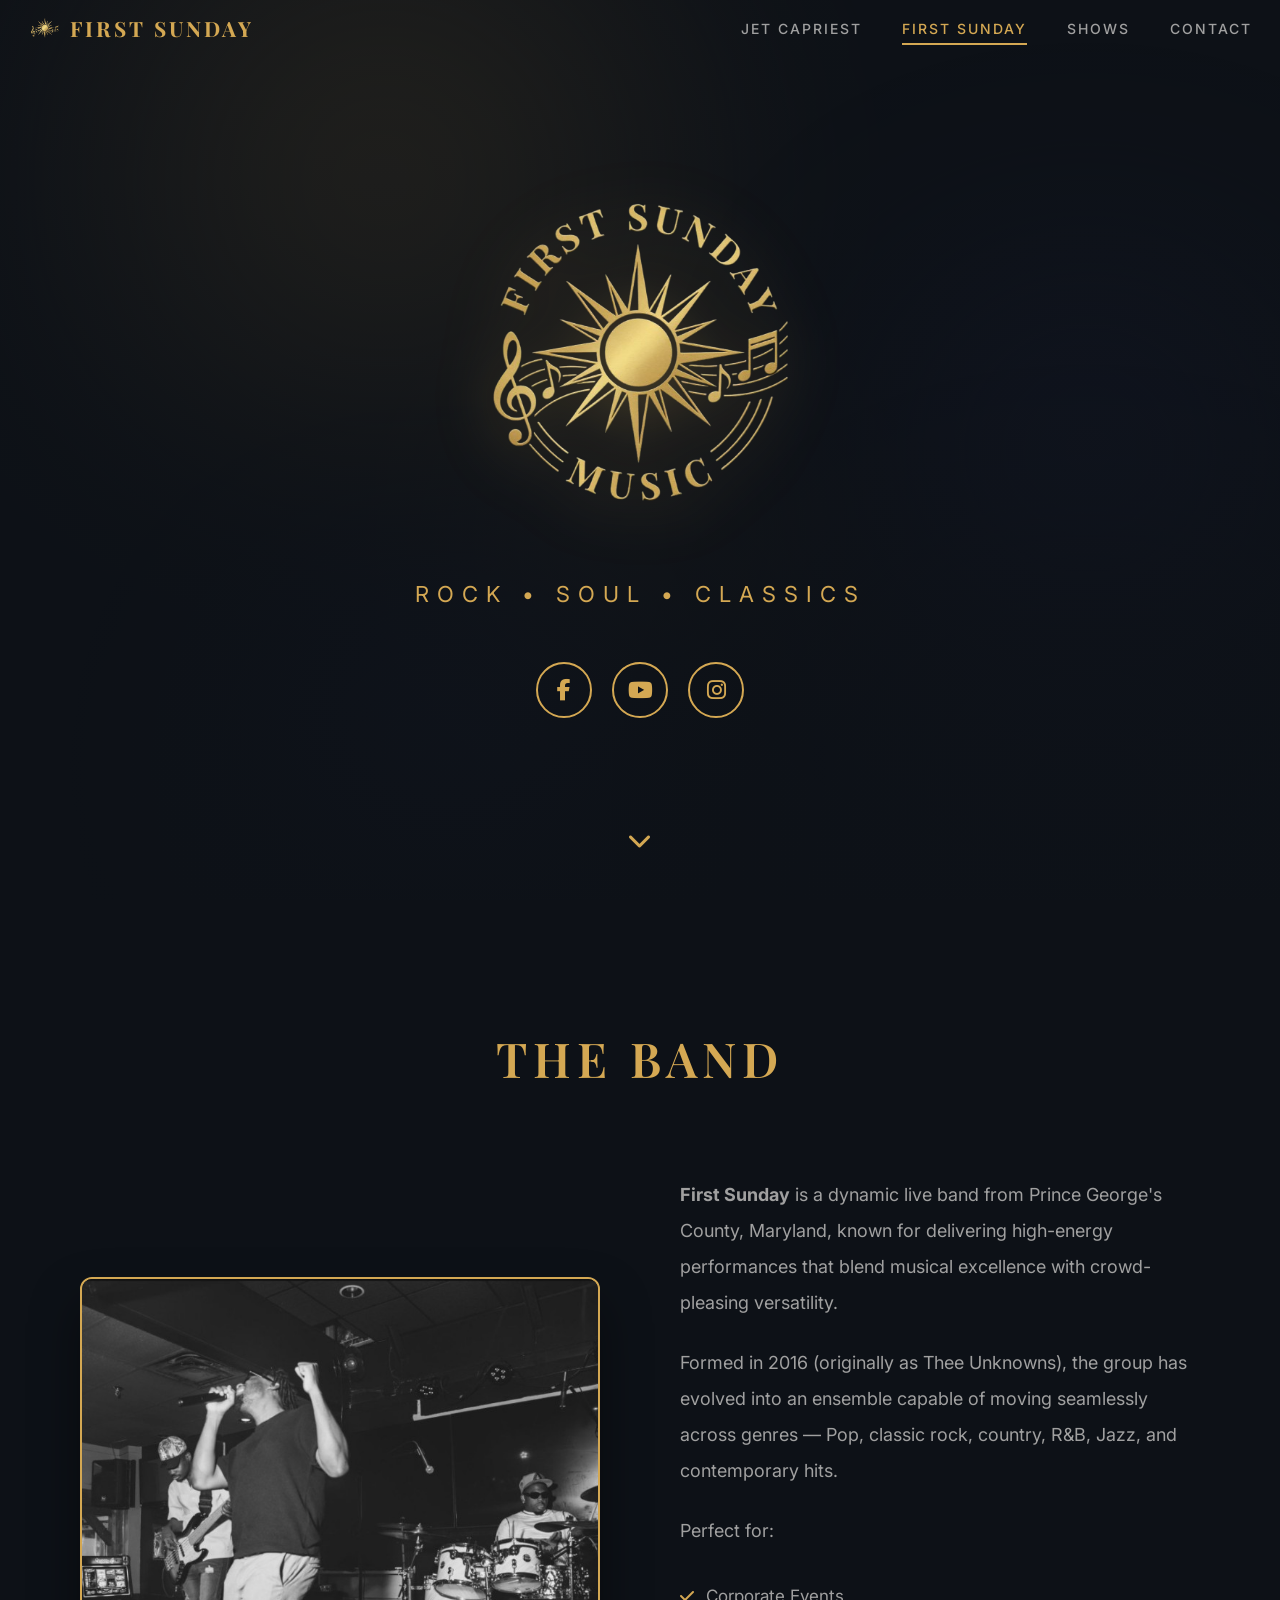
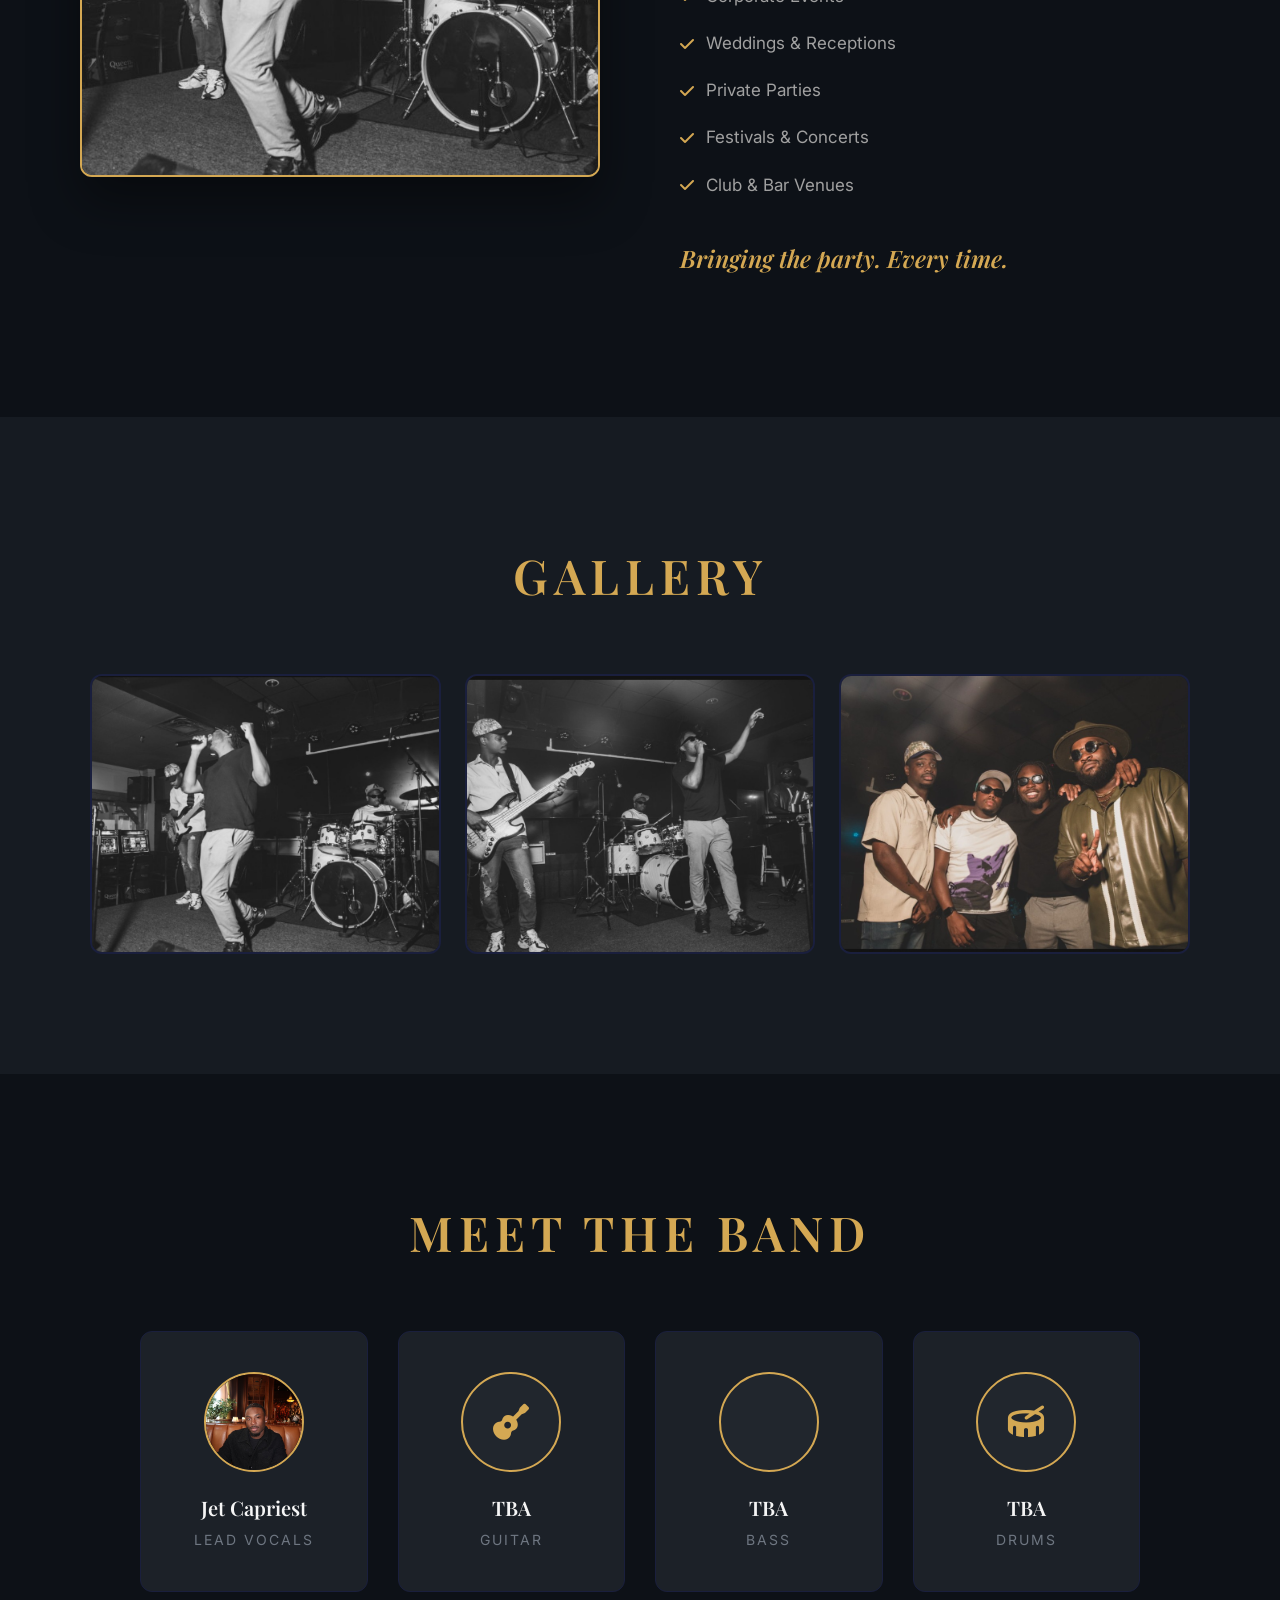
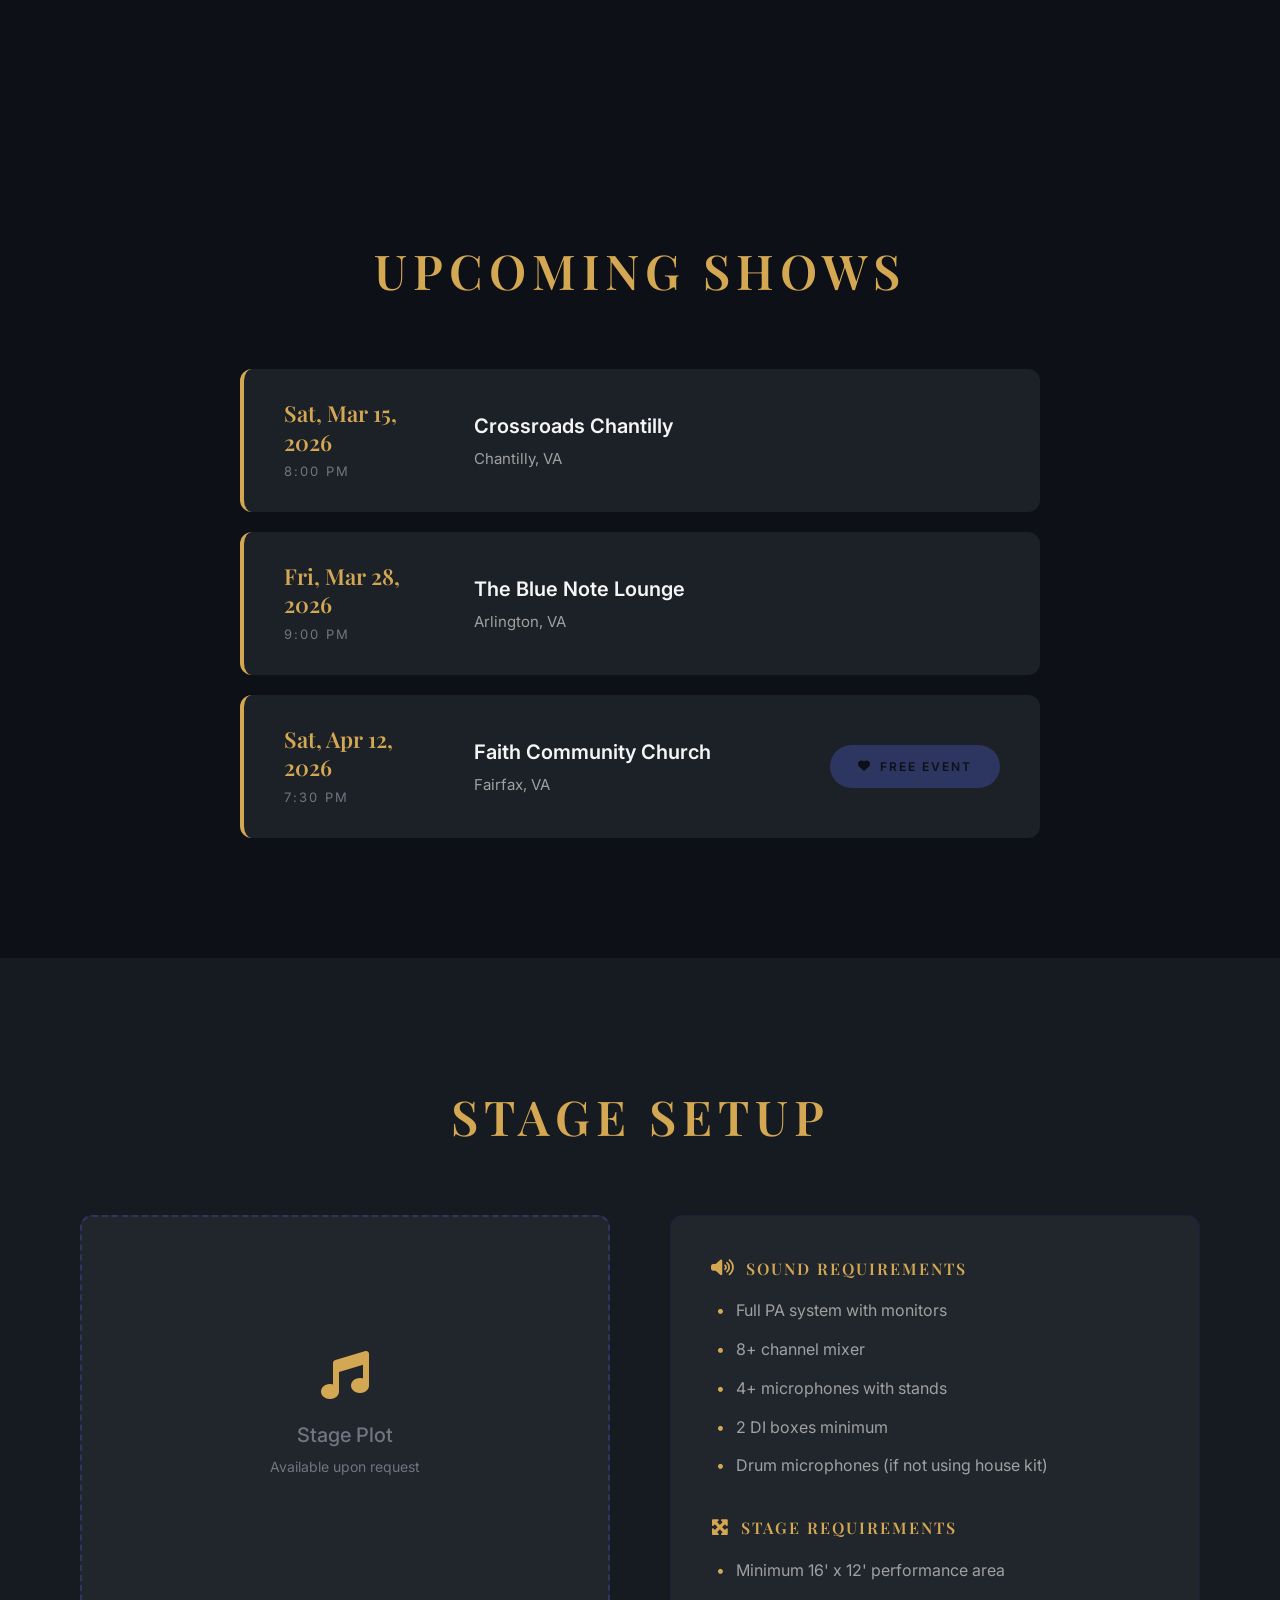
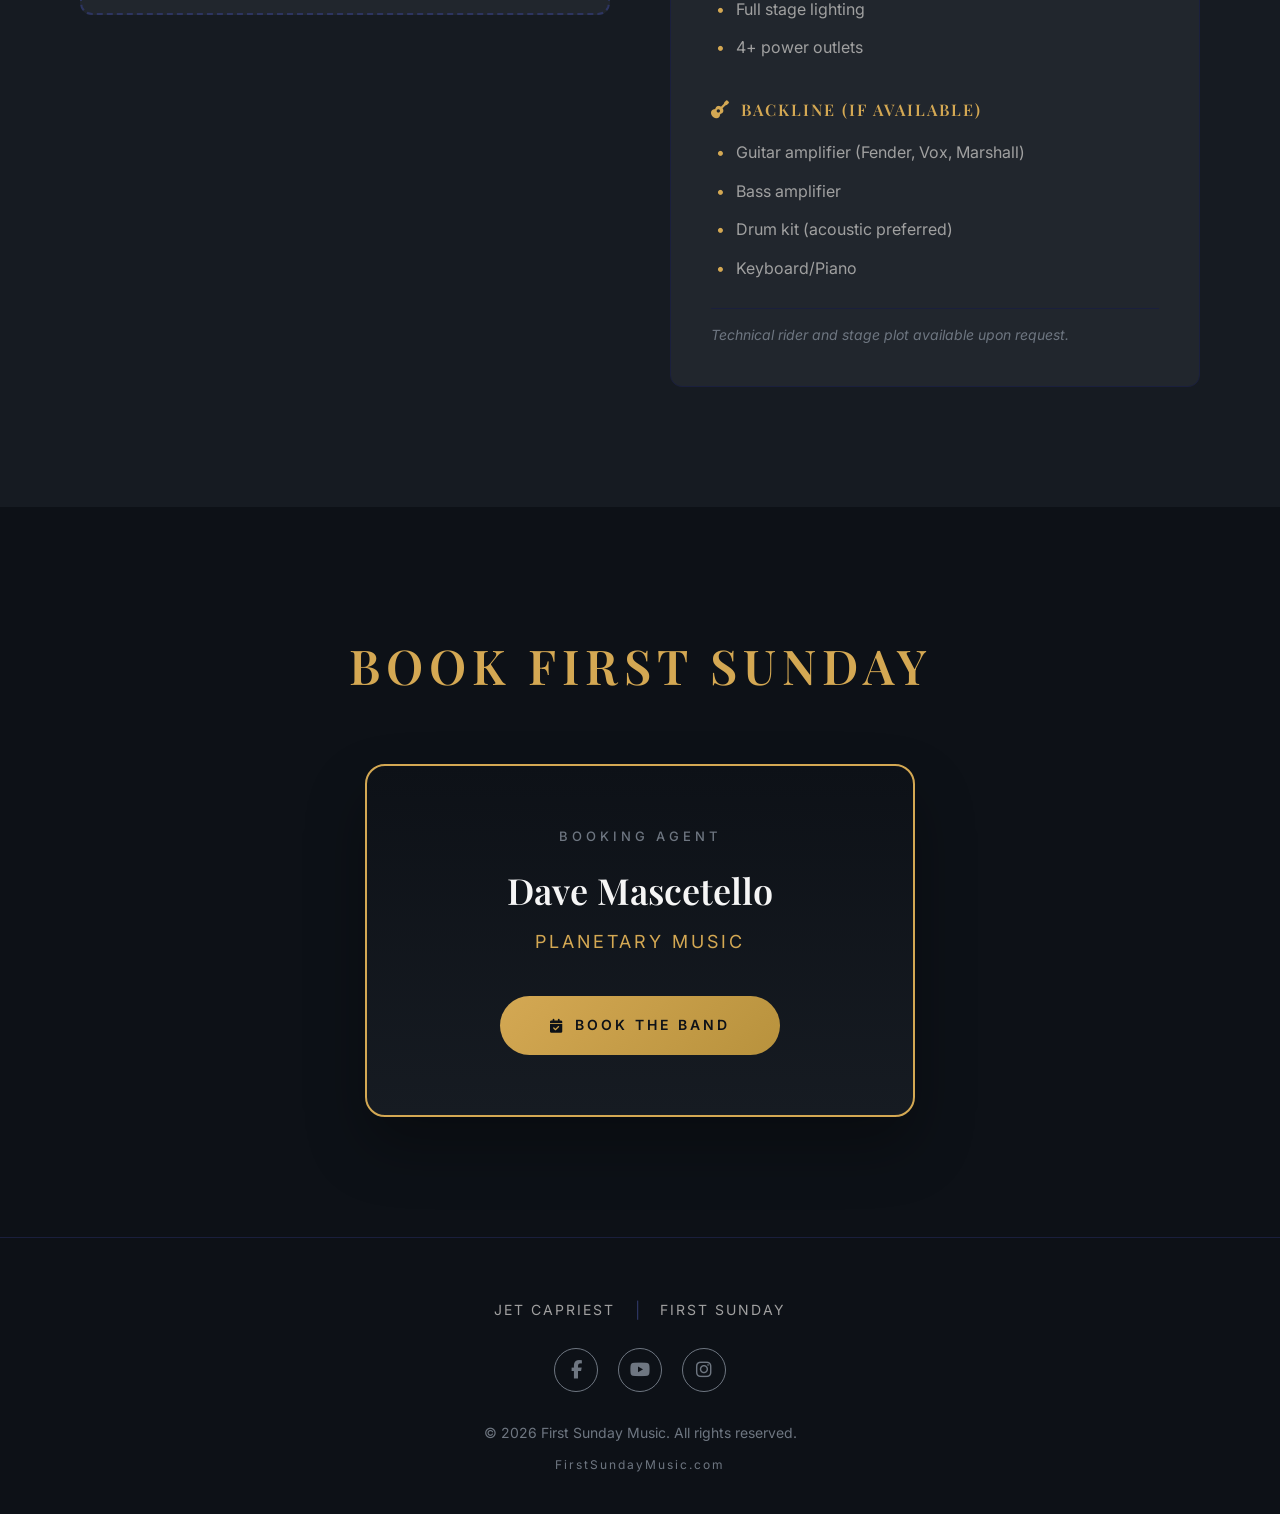
==== commit 18b9601a: "Add animated mesh gradient hero for First Sunday page Made-with: Cursor" ====
--- a/first-sunday.html
+++ b/first-sunday.html
@@ -44,6 +44,13 @@
     <!-- Hero Section -->
     <section class="hero" id="hero">
         <div class="hero-bg hero-bg-band">
+            <div class="mesh-gradient">
+                <div class="mesh-blob mesh-blob-1"></div>
+                <div class="mesh-blob mesh-blob-2"></div>
+                <div class="mesh-blob mesh-blob-3"></div>
+                <div class="mesh-blob mesh-blob-4"></div>
+                <div class="mesh-blob mesh-blob-5"></div>
+            </div>
             <div class="hero-overlay"></div>
         </div>
         <div class="hero-content">
--- a/assets/css/first-sunday.css
+++ b/assets/css/first-sunday.css
@@ -1,8 +1,91 @@
 /* First Sunday Band Page - Additional Styles */
 
-/* Hero Background for Band */
+/* Animated Mesh Gradient Hero */
 .first-sunday-page .hero-bg-band {
-    background: radial-gradient(ellipse at center, #1A1F3D 0%, #0D1117 70%);
+    background: #0D1117;
+    overflow: hidden;
+}
+
+.mesh-gradient {
+    position: absolute;
+    top: 0;
+    left: 0;
+    width: 100%;
+    height: 100%;
+    z-index: 0;
+}
+
+.mesh-blob {
+    position: absolute;
+    border-radius: 50%;
+    filter: blur(80px);
+    opacity: 0.6;
+    animation: meshFloat 18s ease-in-out infinite;
+}
+
+.mesh-blob-1 {
+    width: 80%;
+    height: 80%;
+    top: -20%;
+    left: -10%;
+    background: radial-gradient(circle, rgba(212, 168, 83, 0.35) 0%, transparent 70%);
+    animation-duration: 22s;
+    animation-delay: 0s;
+}
+
+.mesh-blob-2 {
+    width: 60%;
+    height: 60%;
+    top: 20%;
+    right: -15%;
+    background: radial-gradient(circle, rgba(26, 31, 61, 0.9) 0%, transparent 70%);
+    animation-duration: 20s;
+    animation-delay: -4s;
+}
+
+.mesh-blob-3 {
+    width: 50%;
+    height: 50%;
+    bottom: -10%;
+    left: 10%;
+    background: radial-gradient(circle, rgba(45, 53, 97, 0.8) 0%, transparent 70%);
+    animation-duration: 25s;
+    animation-delay: -8s;
+}
+
+.mesh-blob-4 {
+    width: 40%;
+    height: 40%;
+    top: 40%;
+    left: 30%;
+    background: radial-gradient(circle, rgba(212, 168, 83, 0.2) 0%, transparent 70%);
+    animation-duration: 16s;
+    animation-delay: -2s;
+}
+
+.mesh-blob-5 {
+    width: 70%;
+    height: 70%;
+    bottom: -25%;
+    right: -20%;
+    background: radial-gradient(circle, rgba(26, 31, 61, 0.7) 0%, transparent 70%);
+    animation-duration: 24s;
+    animation-delay: -6s;
+}
+
+@keyframes meshFloat {
+    0%, 100% {
+        transform: translate(0, 0) scale(1);
+    }
+    25% {
+        transform: translate(5%, -5%) scale(1.05);
+    }
+    50% {
+        transform: translate(-5%, 5%) scale(0.95);
+    }
+    75% {
+        transform: translate(-3%, -3%) scale(1.02);
+    }
 }
 
 /* Hero Logo */
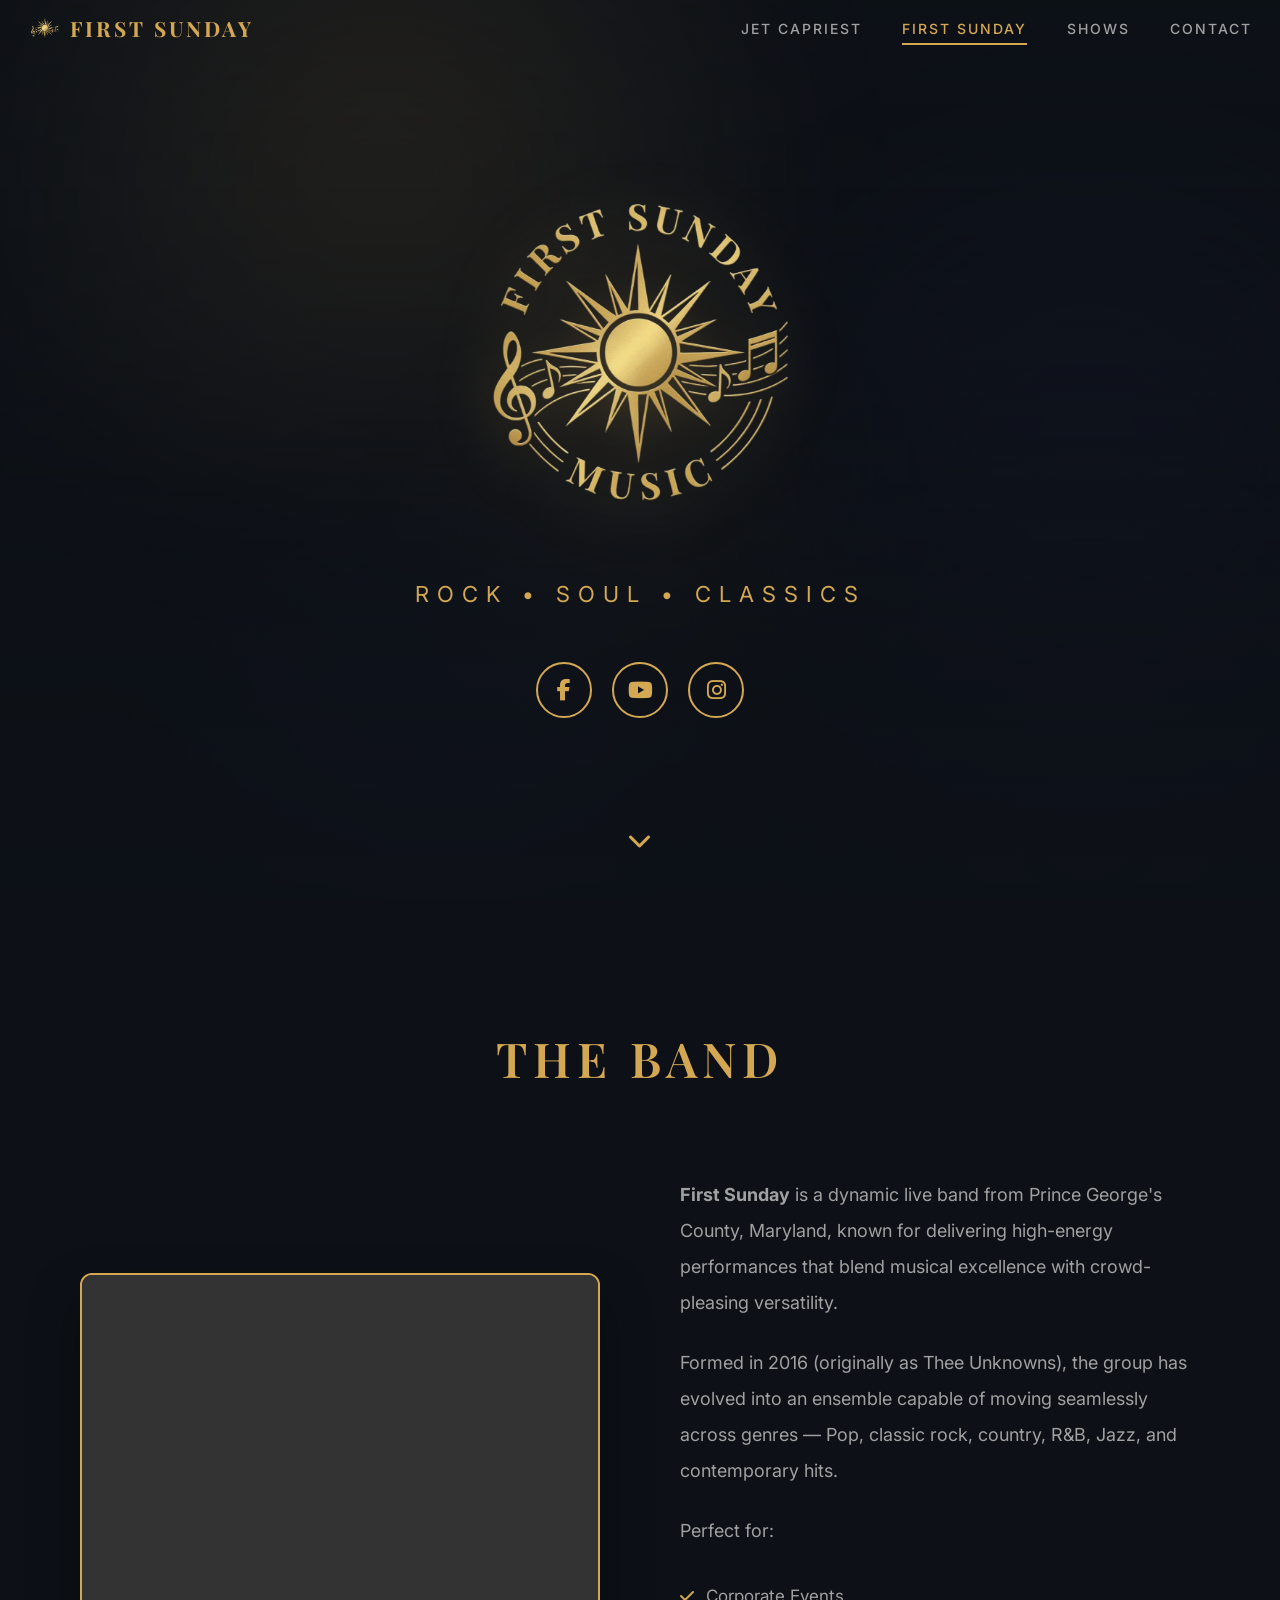
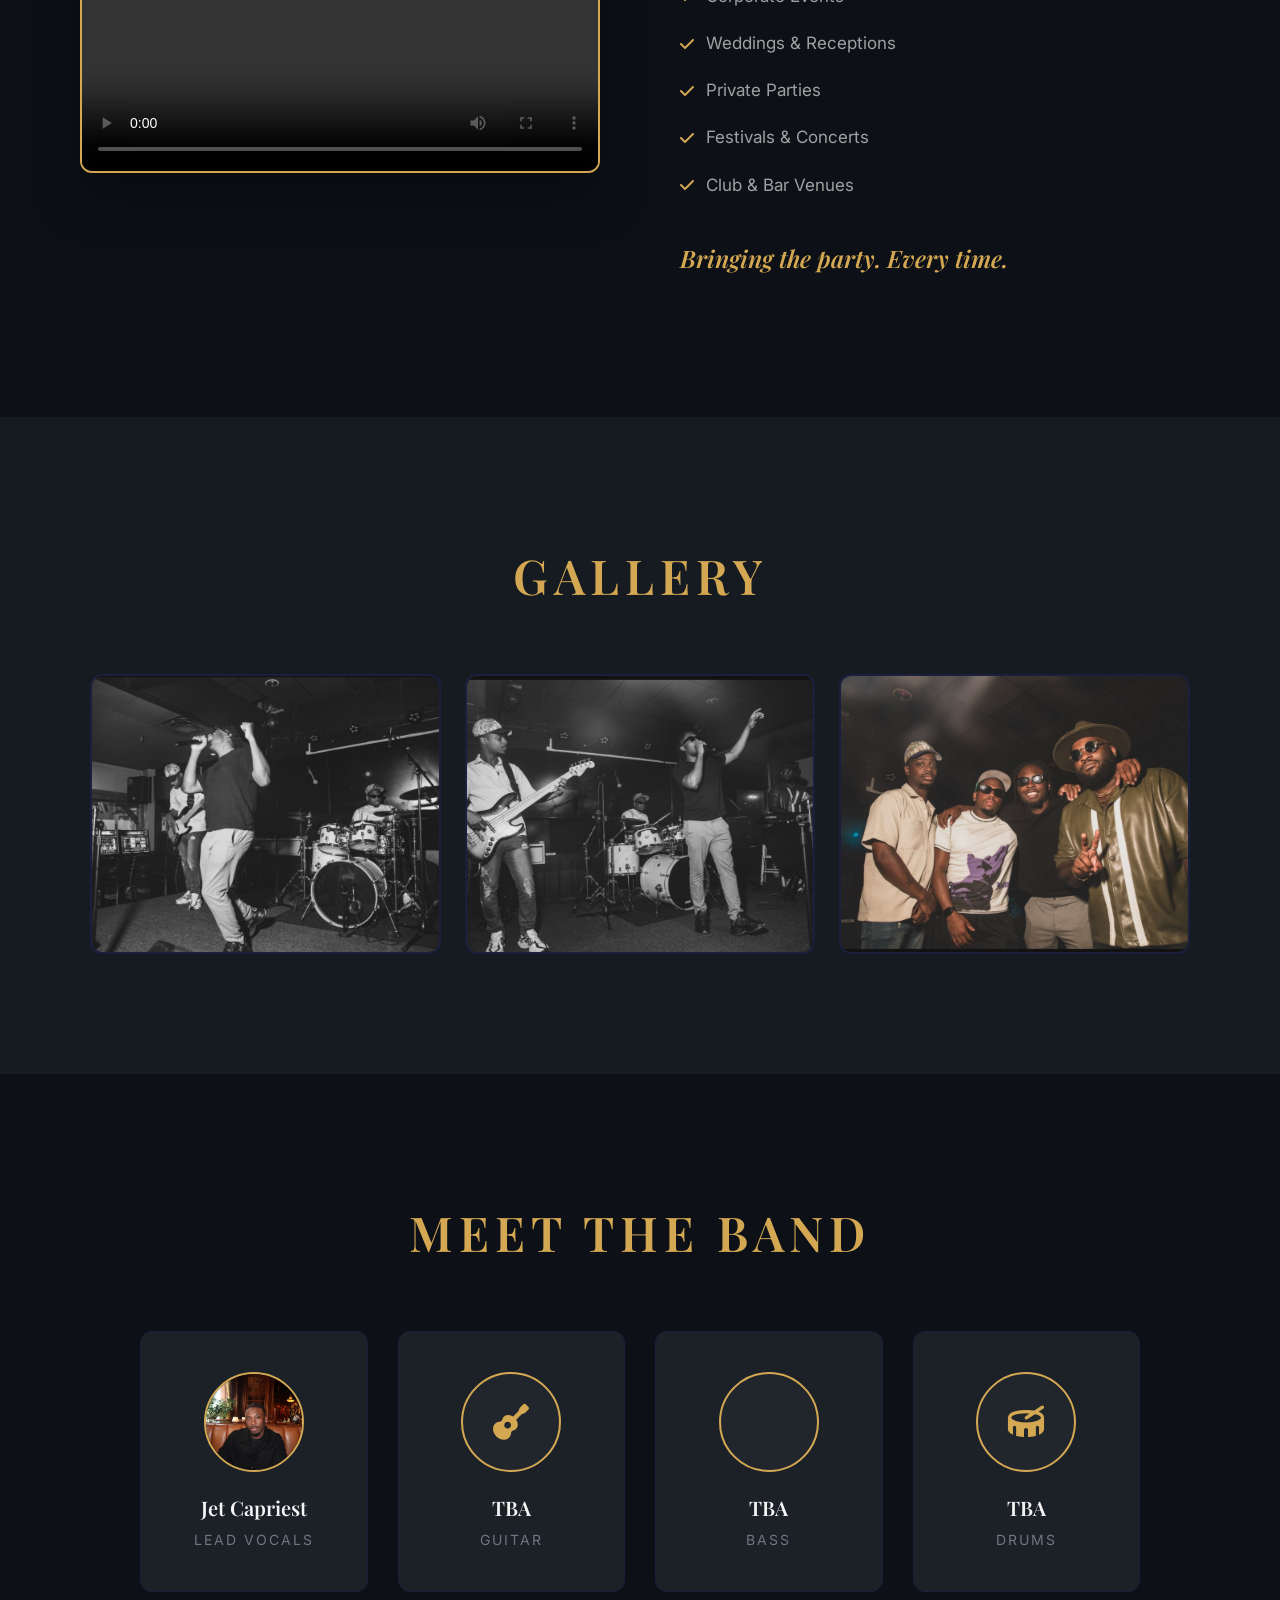
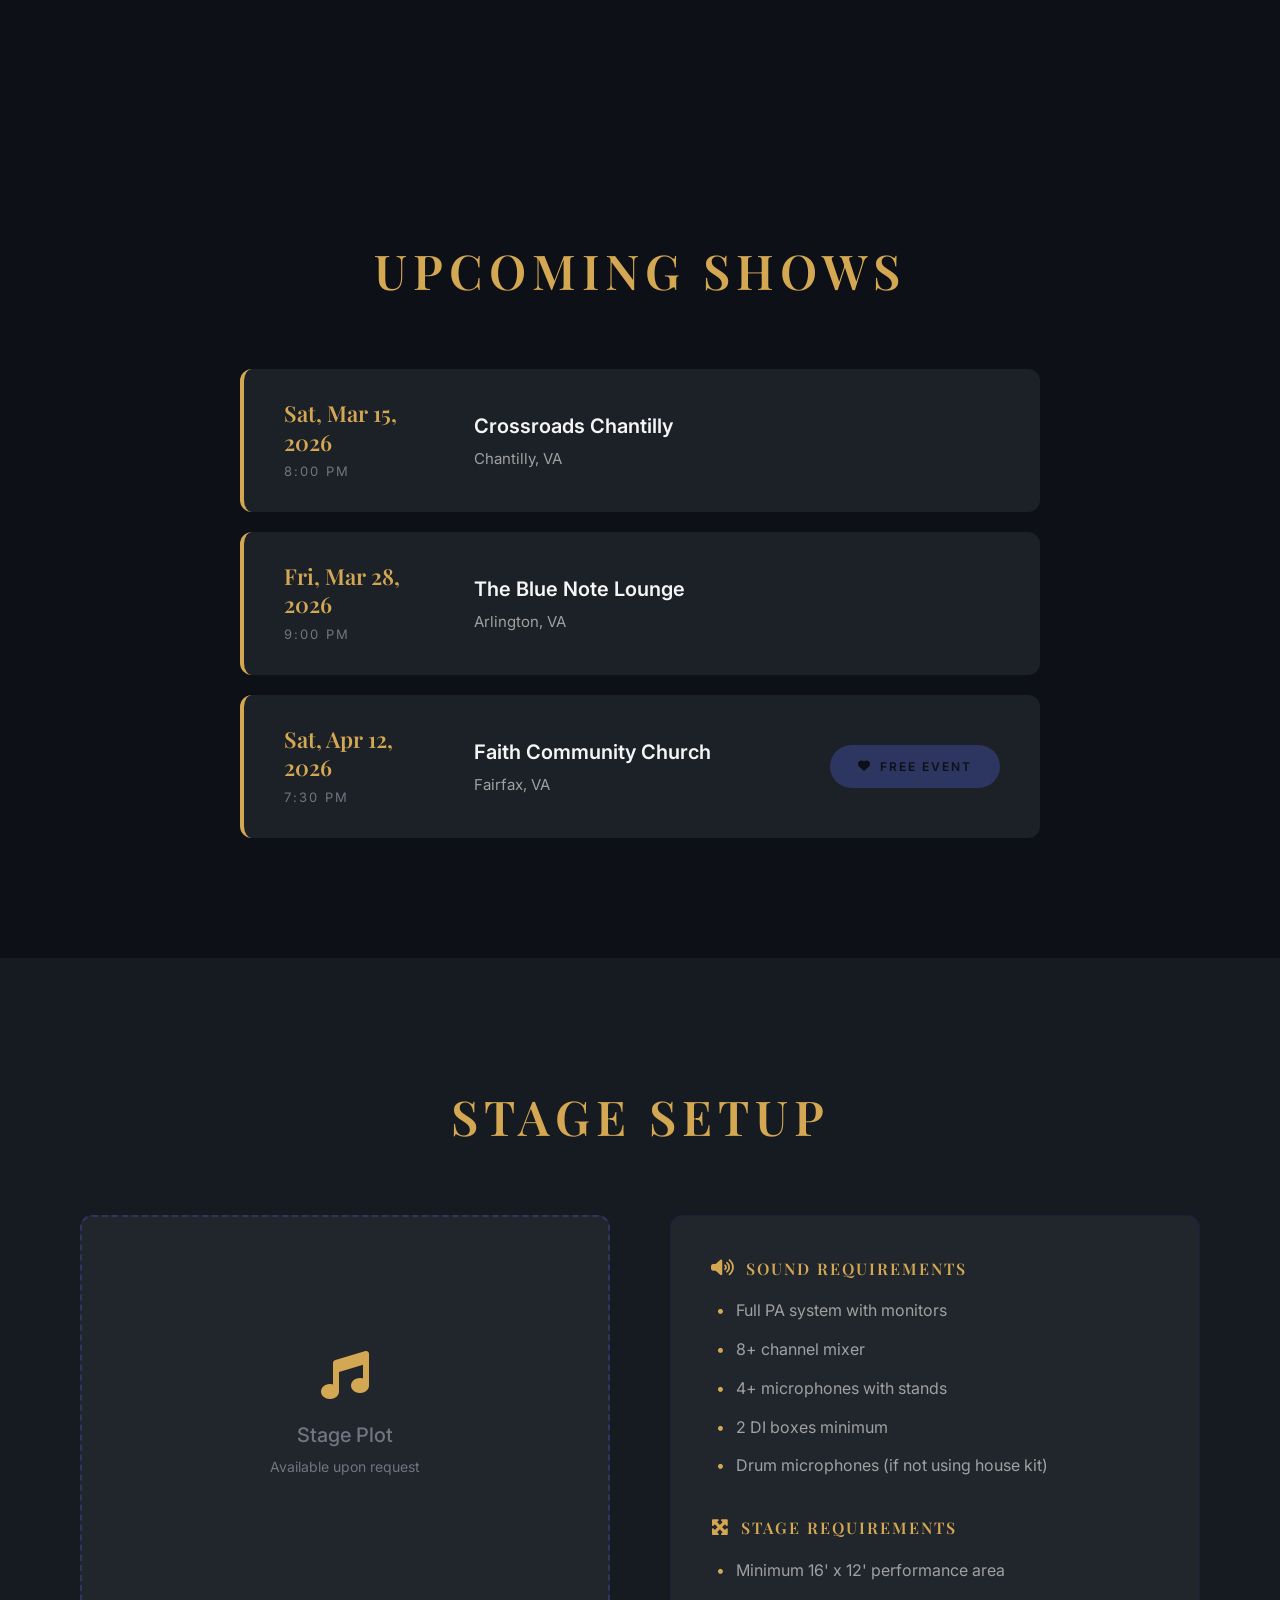
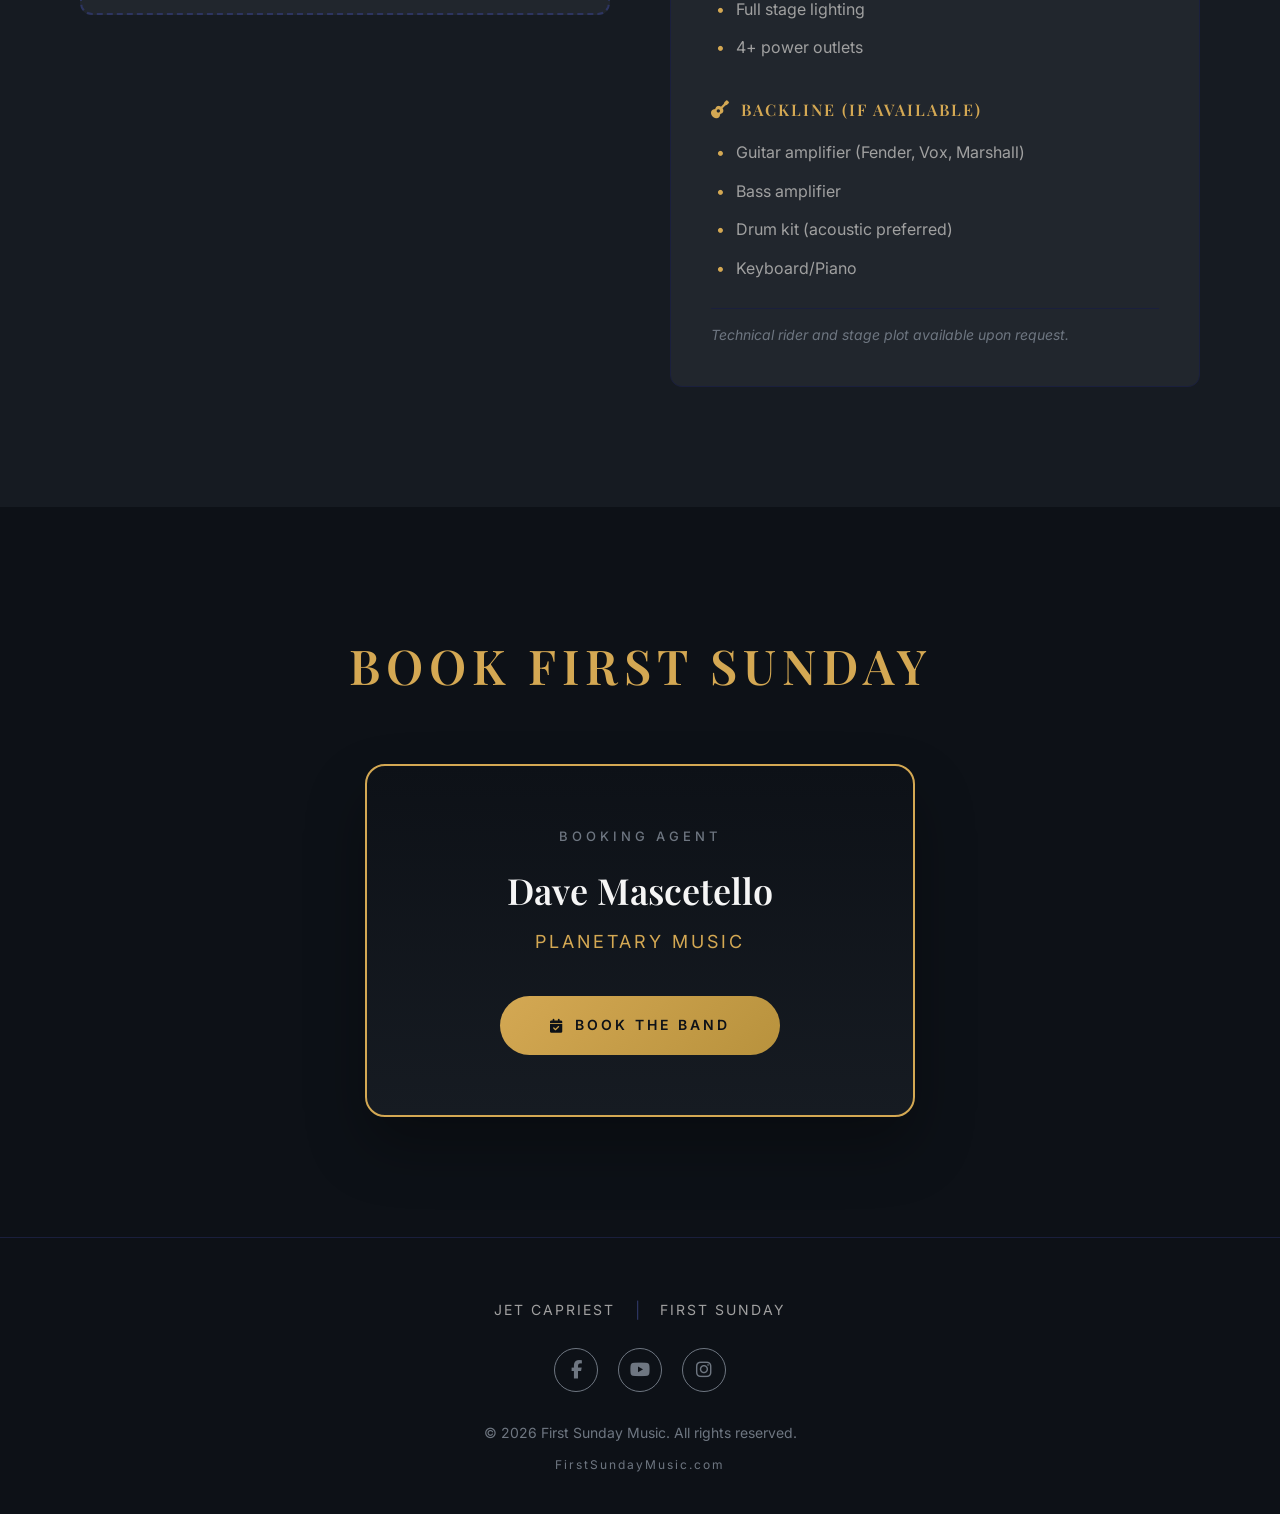
==== commit cd8261c2: "Home page: First Sunday; Jet Capriest at /jet-capriest.html. Swap index to band site with first-sund" ====
--- a/first-sunday.html
+++ b/first-sunday.html
@@ -2,230 +2,12 @@
 <html lang="en">
 <head>
     <meta charset="UTF-8">
-    <meta name="viewport" content="width=device-width, initial-scale=1.0">
-    <meta name="description" content="First Sunday - Dynamic live band from Prince George's County, Maryland. High-energy performances across Pop, rock, country, R&B, Jazz & contemporary hits. Formed 2016.">
-    
-    <title>First Sunday | Full Band | FirstSundayMusic.com</title>
-    
-    <!-- Favicon -->
-    <link rel="icon" type="image/png" href="/assets/images/favicon.png">
-    <link rel="apple-touch-icon" href="/assets/images/favicon.png">
-    
-    <!-- Google Fonts -->
-    <link rel="preconnect" href="https://fonts.googleapis.com">
-    <link rel="preconnect" href="https://fonts.gstatic.com" crossorigin>
-    <link href="https://fonts.googleapis.com/css2?family=Inter:wght@300;400;500;600;700&family=Playfair+Display:wght@400;500;600;700&display=swap" rel="stylesheet">
-    
-    <!-- Font Awesome -->
-    <link rel="stylesheet" href="https://cdnjs.cloudflare.com/ajax/libs/font-awesome/6.5.1/css/all.min.css">
-    
-    <!-- Styles -->
-    <link rel="stylesheet" href="/assets/css/style.css">
-    <link rel="stylesheet" href="/assets/css/first-sunday.css">
+    <meta http-equiv="refresh" content="0; url=/">
+    <link rel="canonical" href="/">
+    <title>First Sunday — Redirect</title>
+    <script>window.location.replace('/');</script>
 </head>
-<body class="first-sunday-page">
-    <!-- Navigation -->
-    <nav class="nav" id="nav">
-        <div class="nav-brand">
-            <img src="/assets/images/favicon.png" alt="First Sunday" class="nav-icon">
-            <a href="/" class="nav-logo">FIRST SUNDAY</a>
-        </div>
-        <button class="nav-toggle" id="navToggle" aria-label="Toggle navigation">
-            <span></span><span></span><span></span>
-        </button>
-        <div class="nav-links" id="navLinks">
-            <a href="/">Jet Capriest</a>
-            <a href="/first-sunday" class="active">First Sunday</a>
-            <a href="#shows">Shows</a>
-            <a href="#contact">Contact</a>
-        </div>
-    </nav>
-
-    <!-- Hero Section -->
-    <section class="hero" id="hero">
-        <div class="hero-bg hero-bg-band">
-            <div class="mesh-gradient">
-                <div class="mesh-blob mesh-blob-1"></div>
-                <div class="mesh-blob mesh-blob-2"></div>
-                <div class="mesh-blob mesh-blob-3"></div>
-                <div class="mesh-blob mesh-blob-4"></div>
-                <div class="mesh-blob mesh-blob-5"></div>
-            </div>
-            <div class="hero-overlay"></div>
-        </div>
-        <div class="hero-content">
-            <img src="/assets/images/first-sunday-logo.png" alt="First Sunday Music" class="hero-logo">
-            <p class="hero-subtitle">Rock • Soul • Classics</p>
-            <div class="hero-socials">
-                <a href="https://www.facebook.com/jetcapriest" target="_blank" class="social-btn"><i class="fab fa-facebook-f"></i></a>
-                <a href="https://www.youtube.com/@JetCapriest" target="_blank" class="social-btn"><i class="fab fa-youtube"></i></a>
-                <a href="https://www.instagram.com/jetcapriest" target="_blank" class="social-btn"><i class="fab fa-instagram"></i></a>
-            </div>
-        </div>
-        <a href="#about" class="scroll-indicator"><i class="fas fa-chevron-down"></i></a>
-    </section>
-
-    <!-- About Section -->
-    <section class="section" id="about">
-        <div class="container">
-            <h2 class="section-title">The Band</h2>
-            <div class="about-grid">
-                <div class="about-image-wrapper">
-                    <img src="/assets/images/first-sunday-band-1.png" alt="First Sunday band performing live" class="about-image band-photo">
-                </div>
-                <div class="about-content">
-                    <p class="about-text"><strong>First Sunday</strong> is a dynamic live band from Prince George's County, Maryland, known for delivering high-energy performances that blend musical excellence with crowd-pleasing versatility.</p>
-                    <p class="about-text">Formed in 2016 (originally as Thee Unknowns), the group has evolved into an ensemble capable of moving seamlessly across genres — Pop, classic rock, country, R&B, Jazz, and contemporary hits.</p>
-                    <p class="about-text">Perfect for:</p>
-                    <ul class="feature-list">
-                        <li><i class="fas fa-check"></i> Corporate Events</li>
-                        <li><i class="fas fa-check"></i> Weddings & Receptions</li>
-                        <li><i class="fas fa-check"></i> Private Parties</li>
-                        <li><i class="fas fa-check"></i> Festivals & Concerts</li>
-                        <li><i class="fas fa-check"></i> Club & Bar Venues</li>
-                    </ul>
-                    <p class="about-tagline">Bringing the party. Every time.</p>
-                </div>
-            </div>
-        </div>
-    </section>
-
-    <!-- Photo Gallery Section -->
-    <section class="section section-alt" id="gallery">
-        <div class="container">
-            <h2 class="section-title">Gallery</h2>
-            <div class="band-gallery">
-                <img src="/assets/images/first-sunday-band-1.png" alt="First Sunday performing live - vocalist, bassist, and drummer on stage">
-                <img src="/assets/images/first-sunday-band-2.png" alt="First Sunday live - full band with keyboard">
-                <img src="/assets/images/first-sunday-band-3.png" alt="First Sunday band members">
-            </div>
-        </div>
-    </section>
-
-    <!-- Band Members Section -->
-    <section class="section" id="members">
-        <div class="container">
-            <h2 class="section-title">Meet The Band</h2>
-            <div class="members-grid">
-                <div class="member-card">
-                    <div class="member-photo member-photo-avatar">
-                        <img src="/assets/images/jet-capriest-avatar.png" alt="Jet Capriest">
-                    </div>
-                    <h3 class="member-name"><a href="/">Jet Capriest</a></h3>
-                    <p class="member-role">Lead Vocals</p>
-                </div>
-                <div class="member-card">
-                    <div class="member-photo">
-                        <i class="fas fa-guitar"></i>
-                    </div>
-                    <h3 class="member-name">TBA</h3>
-                    <p class="member-role">Guitar</p>
-                </div>
-                <div class="member-card">
-                    <div class="member-photo">
-                        <i class="fas fa-bass-guitar"></i>
-                    </div>
-                    <h3 class="member-name">TBA</h3>
-                    <p class="member-role">Bass</p>
-                </div>
-                <div class="member-card">
-                    <div class="member-photo">
-                        <i class="fas fa-drum"></i>
-                    </div>
-                    <h3 class="member-name">TBA</h3>
-                    <p class="member-role">Drums</p>
-                </div>
-            </div>
-        </div>
-    </section>
-
-    <!-- Shows Section -->
-    <section class="section" id="shows">
-        <div class="container">
-            <h2 class="section-title">Upcoming Shows</h2>
-            <div class="events-container">
-                <div class="events-list" id="eventsList"></div>
-            </div>
-        </div>
-    </section>
-
-    <!-- Stage Section -->
-    <section class="section section-alt" id="stage">
-        <div class="container">
-            <h2 class="section-title">Stage Setup</h2>
-            <div class="stage-grid">
-                <div class="stage-placeholder">
-                    <i class="fas fa-music"></i>
-                    <p>Stage Plot</p>
-                    <span>Available upon request</span>
-                </div>
-                <div class="stage-requirements">
-                    <div class="requirements-section">
-                        <h3><i class="fas fa-volume-up"></i> Sound Requirements</h3>
-                        <ul>
-                            <li>Full PA system with monitors</li>
-                            <li>8+ channel mixer</li>
-                            <li>4+ microphones with stands</li>
-                            <li>2 DI boxes minimum</li>
-                            <li>Drum microphones (if not using house kit)</li>
-                        </ul>
-                    </div>
-                    <div class="requirements-section">
-                        <h3><i class="fas fa-expand-arrows-alt"></i> Stage Requirements</h3>
-                        <ul>
-                            <li>Minimum 16' x 12' performance area</li>
-                            <li>Full stage lighting</li>
-                            <li>4+ power outlets</li>
-                        </ul>
-                    </div>
-                    <div class="requirements-section">
-                        <h3><i class="fas fa-guitar"></i> Backline (if available)</h3>
-                        <ul>
-                            <li>Guitar amplifier (Fender, Vox, Marshall)</li>
-                            <li>Bass amplifier</li>
-                            <li>Drum kit (acoustic preferred)</li>
-                            <li>Keyboard/Piano</li>
-                        </ul>
-                    </div>
-                    <p class="requirements-note">Technical rider and stage plot available upon request.</p>
-                </div>
-            </div>
-        </div>
-    </section>
-
-    <!-- Contact Section -->
-    <section class="section" id="contact">
-        <div class="container">
-            <h2 class="section-title">Book First Sunday</h2>
-            <div class="contact-card">
-                <p class="contact-label">Booking Agent</p>
-                <h3 class="contact-name">Dave Mascetello</h3>
-                <p class="contact-company">Planetary Music</p>
-                <a href="https://planetarymusic.com" target="_blank" rel="noopener" class="btn btn-primary">
-                    <i class="fas fa-calendar-check"></i> Book The Band
-                </a>
-            </div>
-        </div>
-    </section>
-
-    <!-- Footer -->
-    <footer class="footer">
-        <div class="container">
-            <div class="footer-nav">
-                <a href="/">Jet Capriest</a>
-                <span>|</span>
-                <a href="/first-sunday">First Sunday</a>
-            </div>
-            <div class="footer-socials">
-                <a href="https://www.facebook.com/jetcapriest" target="_blank"><i class="fab fa-facebook-f"></i></a>
-                <a href="https://www.youtube.com/@JetCapriest" target="_blank"><i class="fab fa-youtube"></i></a>
-                <a href="https://www.instagram.com/jetcapriest" target="_blank"><i class="fab fa-instagram"></i></a>
-            </div>
-            <p class="footer-copyright">&copy; <span id="currentYear">2026</span> First Sunday Music. All rights reserved.</p>
-            <p class="footer-domain">FirstSundayMusic.com</p>
-        </div>
-    </footer>
-
-    <script src="/assets/js/main.js"></script>
+<body>
+    <p><a href="/">Continue to First Sunday Music home</a></p>
 </body>
 </html>
